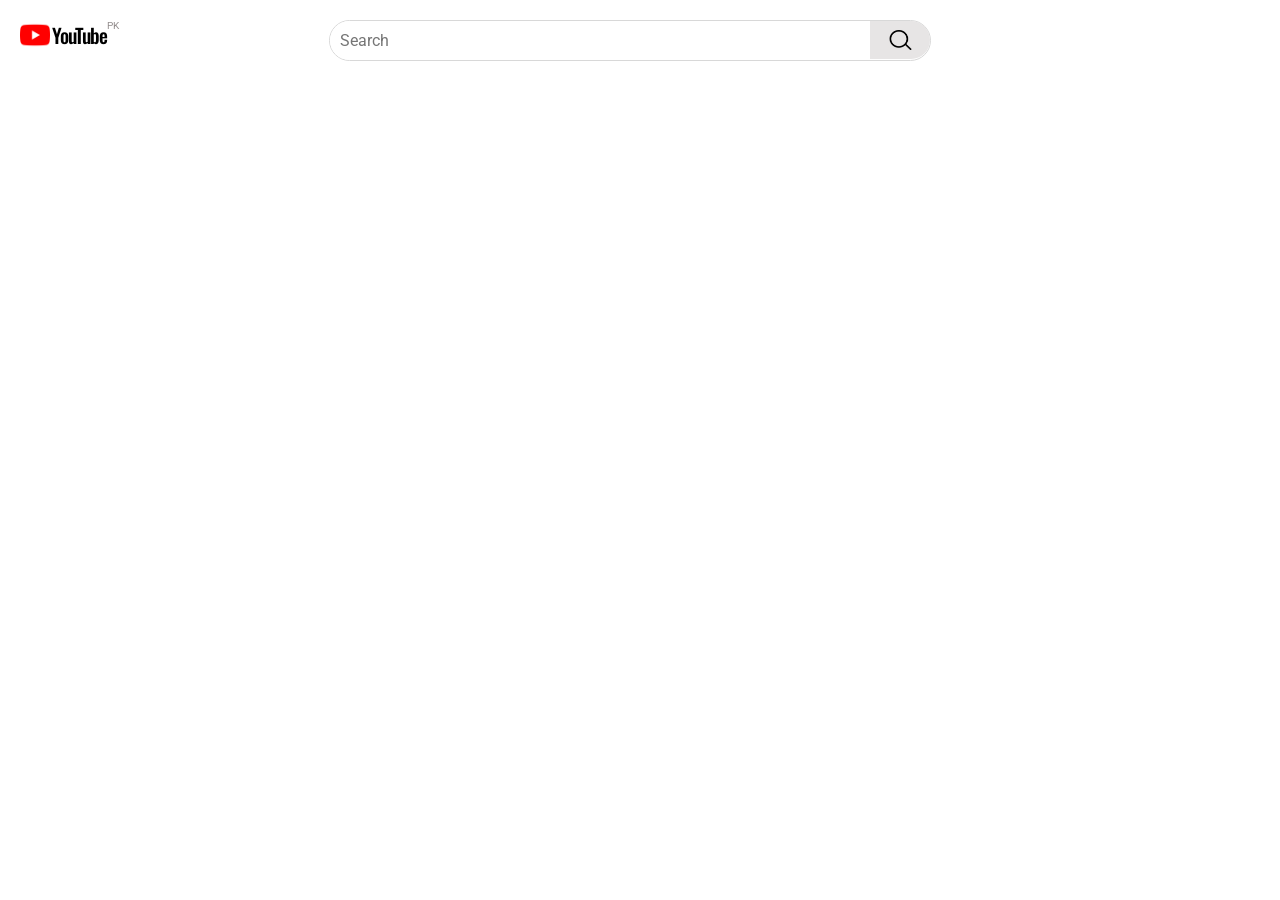
==== youtube_landing_page/index.html @ 557ba323 "Youtube landing Page upload all files" ====
<!DOCTYPE html>
<html lang="en">
<head>
    <meta charset="UTF-8">
    <meta name="viewport" content="width=device-width, initial-scale=1.0">
    <title>YouTube</title>
    <link rel="icon" type="image/x-icon" href="images/youtubeicon.png">
    <link rel="stylesheet" href="style.css">
    <!-- link the font -->
     <link rel="preconnect" href="https://fonts.googleapis.com">
<link rel="preconnect" href="https://fonts.gstatic.com" crossorigin>
<link href="https://fonts.googleapis.com/css2?family=Oswald:wght@200..700&family=Roboto:ital,wght@0,100..900;1,100..900&display=swap" rel="stylesheet">
</head>
<body>
    <header>
        <div class="head_container">
        <div class="headbar_icon" >
            <img src="images/favicon.png" alt="yticon">
            <h4>YouTube</h4>
            <p>pk</p>
        </div>
        <div class="search_bar">
            <div><input type="text" class="searchbar_input" name="searchbar" id="searchbar" placeholder="Search"></div>
            <div class="searchicon"><img src="images/searchicon.png" alt="searchiconn"></div>


        </div>
        </div>
    </header>
    <main>

    </main>
</body>
</html>
---- youtube_landing_page/style.css ----
body{
margin: 0;
padding: 0;

}
header{
    display: flex;
    flex-direction: row;
    padding: 20px;
}
.headbar_icon{
    display: flex;
    flex-direction: row;
    height: 30px;
    /* margin: 10px 0; */
    padding: 0;
    border: 0;
}
.headbar_icon h4{
    font-family: "Oswald", Arial, sans-serif;
    font-weight: 500;
    font-size: 20px;
    font-style: normal;
    font-optical-sizing: auto;
    letter-spacing: -1px;
  
   
    font-optical-sizing: auto;
    
    
    margin: 0px 0px 0px 2px;
   
}
.headbar_icon p{
    font-family: "Roboto", Arial, sans-serif;
text-transform: uppercase;
font-weight: 400;
font-size: 10px;
color: #948e8e;
margin: 0px;

}
.search_bar{
  border: 1px solid #d8d8d8;
  /* border-radius:40%; */
  border-start-start-radius: 30px;
  border-start-end-radius: 30px;
  border-end-start-radius: 30px;
  border-end-end-radius: 30px;
  padding: 0px;
  width: 600px;
  display: flex;
  flex-direction: row;
}
.searchbar_input{
    /* border: 1px solid #c7c1c1;*/
    border: 0px;
    margin: 0;
    padding: 10px 10px;
   
    font-family: "Roboto", Arial, sans-serif;
    text-align: start;
     border-start-start-radius: 30px;
 font-weight: 400;
  border-end-start-radius: 30px;
 cursor: text;
 color: black;
 font-size: 16px;
  width: 520px;
}
.searchicon{
    height: 38px;
border-start-end-radius: 30px;
border-end-end-radius: 30px;
width: 70px;
 background-color: #e7e5e5;
 text-align: center;
}
.searchicon:hover{
    background-color: #d8d8d8;
    cursor: pointer;
}
.searchicon img{
    margin: 9px;
    height: 20px;
    width: 23px;
    padding: 0;
    
}
.head_container{
display: flex;
flex-direction:row ;
gap: 30%;
}
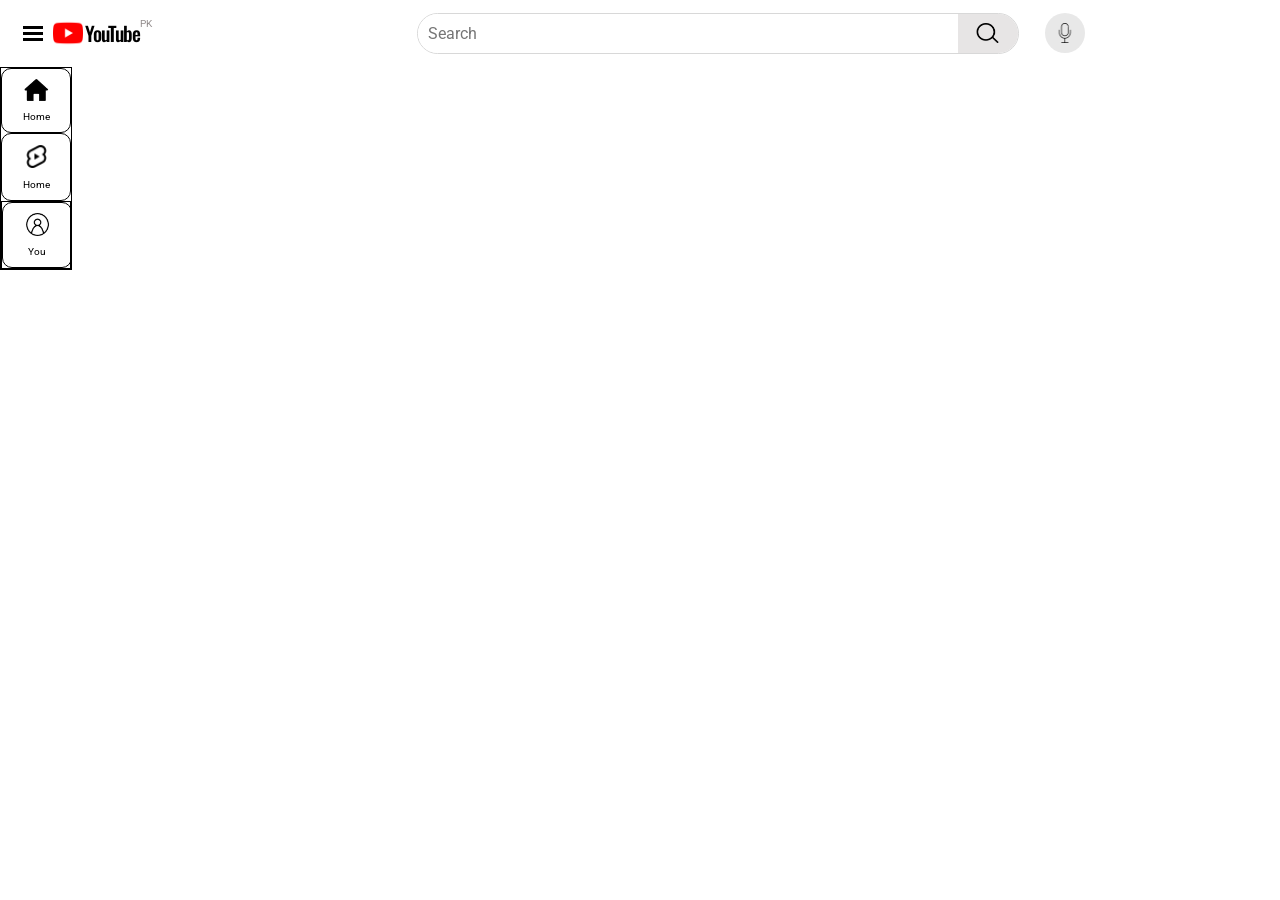
==== commit 724789a4: "Youtube landing sidebar and header update" ====
--- a/youtube_landing_page/index.html
+++ b/youtube_landing_page/index.html
@@ -13,22 +13,80 @@
 </head>
 <body>
     <header>
+        <form action="">
         <div class="head_container">
+
+            
+
+            <div class="menu_logo_container">
+                <button class="menubtn">
+                <div class="menuu">
+                    <span></span>
+                    <span></span>
+                    <span></span>
+                </div>
+                 </button>
         <div class="headbar_icon" >
             <img src="images/favicon.png" alt="yticon">
             <h4>YouTube</h4>
             <p>pk</p>
         </div>
+        </div>
+       
+        <div class="con_serch_mic">
         <div class="search_bar">
-            <div><input type="text" class="searchbar_input" name="searchbar" id="searchbar" placeholder="Search"></div>
-            <div class="searchicon"><img src="images/searchicon.png" alt="searchiconn"></div>
+            <div class="active_search_container">
+                <input type="text" class="searchbar_input" name="searchbar" id="searchbar" placeholder="Search">
+                <img class="active_search" src="images/searchicon.png" alt="serarch icon">
+                <button class="crossbtn" type="reset"  ><img class="cross_icon" src="images/crossicon.png" alt="cross"></button>
+                
+            </div>
+            <div class="searchicon"><img src="images/searchicon.png" alt="searchiconn">
+            </div>
 
-
+           
+        </div>
+         <div class="microphone">
+            <img src="images/micicon.png" alt="micphone">
         </div>
         </div>
+        <div class="create_profile_hero">
+            <div class="create_profile_container">
+                <div class="createbtn">
+                <button>
+                    <img src="images/plusicon.png" alt="plusicon">
+                    <p>Create</p>
+                </button>
+            </div>
+            <div class="profile">
+                <button>
+                    <img src="images/profileicon.png" alt="pofilepic">
+                </button>
+                
+            </div>
+            </div>
+        </div>
+        </div>
+        </form>
     </header>
     <main>
+        <nav>
+            <div class="sidenavbar">
+                <div class="Homebtn">
+                    
+                    <button><img src="images/Home icon.png" alt="homeimg">Home </button>
+                </div>
+                <div class="Shortsbtn">
+                    
+                <button><img src="images/shortsicon.png" alt="homeimg">Home </button>
+                </div>
+                <div class="youbtn">
+                    
+                    <button><img src="images/profile.png" alt="profileimg"><p>You</p></button>
+                </div>
 
+            </div>
+        </nav>
     </main>
-</body>
+    </body>
 </html>
--- a/youtube_landing_page/style.css
+++ b/youtube_landing_page/style.css
@@ -6,7 +6,45 @@
 header{
     display: flex;
     flex-direction: row;
-    padding: 20px;
+    padding: 1%;
+
+}
+.menu_logo_container{
+    display: flex;
+    flex-direction: row;
+    justify-content: center;
+    align-items: center;
+}
+.menubtn{
+    height: 40px;
+    width: 40px;
+    border-radius: 50%;
+    display: flex;
+    justify-content: center;
+    align-items: center;
+    border: 0;
+    background-color: transparent;
+    padding: 0;
+    margin: 0;
+    /* position: relative; */
+    /* bottom: 5px; */
+
+}
+.menubtn:hover{
+   background-color:  rgba(216, 216, 216, 0.5);
+}
+.menubtn:active{
+    background-color: rgba(216, 216, 216, 0.75);
+}
+.menuu{
+
+}
+.menuu span{
+height: 3px;
+width: 20px;
+background-color: black;
+display: block;
+margin: 3px 0;
 }
 .headbar_icon{
     display: flex;
@@ -51,9 +89,24 @@
   width: 600px;
   display: flex;
   flex-direction: row;
+  position: relative;
+}
+.active_search_container{
+    display: flex;
+    flex-direction: row;
+    align-items: center;
+}
+.active_search{
+      margin: 9px;
+    height: 20px;
+    width: 23px;
+      position: relative;
+    left:0px;
+    display: block;
+
 }
 .searchbar_input{
-    /* border: 1px solid #c7c1c1;*/
+    border: 0;
     border: 0px;
     margin: 0;
     padding: 10px 10px;
@@ -68,8 +121,40 @@
  font-size: 16px;
   width: 520px;
 }
+.searchbar_input:focus 
+{
+    outline:1px solid #1c62b9;
+    width: 490px;
+    /* position: relative;
+    left: 40px; */
+    padding-left: 40px;
+    
+    
+}
+.active_search_container{
+    /* display: flex; */
+    /* flex-direction: row; */
+    align-items: center;
+    /* position: absolute; */
+}
+.active_search{
+      margin: 9px;
+    height: 20px;
+    width: 23px;
+      position: absolute;
+    left:0px;
+    display: none;
+
+}
+.searchbar_input:focus + .active_search{
+display: block;
+}
+
+
+
+
 .searchicon{
-    height: 38px;
+    height: 39px;
 border-start-end-radius: 30px;
 border-end-end-radius: 30px;
 width: 70px;
@@ -90,5 +175,185 @@
 .head_container{
 display: flex;
 flex-direction:row ;
-gap: 30%;
+gap: 28%;
+}
+.crossbtn{
+    height: fit-content;
+    border-radius:50% ;
+    padding: 8px;
+    position: absolute;
+    right: 60px;
+    display: none;
+    background-color: transparent;
+    border: 0;
+   
+}
+.cross_icon{
+    height: 20px;
+}
+.crossbtn:hover{
+    background-color: rgba(216, 216, 216, 0.5);
+}
+.crossbtn:active{
+    background-color: rgba(216, 216, 216, 0.75);
+}
+
+.searchbar_input:not(:placeholder-shown) ~ .crossbtn  {
+display: block;
+}
+.microphone{
+padding: 10px;
+background-color: rgba(163, 163, 163, 0.25);
+border-radius: 50%;
+height: 20px;
+text-align: center;
+align-items: center;
+
+}
+.microphone img{
+    height: 20px;
+    width: 20px;
+}
+.con_serch_mic{
+    display: flex;
+    flex-direction: row;
+    gap: 4%;
+
+
+}
+.create_profile_container{
+display: flex;
+flex-direction: row;
+gap: 10%;
+}
+.createbtn{
+  
+}
+.createbtn button{
+    border: 0;
+    display: flex;
+    flex-direction: row;
+    align-items: center;
+    gap: 10%;
+    width: 120px;
+    border-start-end-radius: 30px;
+    border-start-start-radius: 30px;
+    border-end-start-radius: 30px;
+    border-end-end-radius: 30px;
+    height: 40px;
+    justify-content: center;
+   
+}
+.createbtn button p{
+    font-family: "Roboto", Arial, sans-serif;
+    font-size: 15px;
+    font-weight: 500;
+}
+.createbtn button img{
+    height: 20px;
+
+}
+.profile{
+height: 40px;
+}
+.profile button{
+    width: 46px;
+    border-radius: 50%;
+    height: 42px;
+    
+}
+.profile img{
+    position: relative;
+    right: 7px;
+    width: 45px;
+    bottom: 2px;
+    cursor: pointer;
+}
+
+.sidenavbar{
+    border: 1px solid black;
+width: 70px;
+/* padding: 10px; */
+}
+
+.Hometbn{
+   
+}
+.Homebtn button{
+    display: block;
+    align-items: center;
+    justify-content: center;
+    background-color: transparent;
+font-family: "Roboto", Arial, sans-serif;
+font-size: 10px;
+padding: 10px;
+border-radius: 10px;
+border: 0;
+ border: 1px solid black;
+ width: 70px;
+}
+.Homebtn button img{
+    width: 25px;
+    padding-bottom: 8px;
+}
+.Homebtn:hover{
+    background-color: rgba(163, 163, 163, 0.25);
+    border-radius: 10px;
+}
+.youbtn{
+    text-align: center;
+  
+    border: 1px solid black;
+}
+.youbtn button{
+display: block;
+    align-items: center;
+    justify-content: center;
+
+    background-color: transparent;
+font-family: "Roboto", Arial, sans-serif;
+font-size: 10px;
+padding: 10px;
+border-radius: 10px;
+border: 0;
+ border: 1px solid black;
+ width: 70px;
+ 
+}
+.youbtn p{
+    margin: 0;
+}
+.youbtn button img{
+    width: 25px;
+    padding-bottom: 8px;
+   
+    
+}
+.youbtn:hover{
+    background-color: rgba(163, 163, 163, 0.25);
+    border-radius: 10px;
+}
+.Shortsbtn{
+
+}
+.Shortsbtn:hover{
+     background-color: rgba(163, 163, 163, 0.25);
+    border-radius: 10px;
+}
+.Shortsbtn button {
+display: block;
+align-items: center;
+justify-content: center;
+background-color: transparent;
+font-family: "Roboto", Arial, sans-serif;
+font-size: 10px;
+padding: 10px;
+border-radius: 10px;
+border: 0;
+ border: 1px solid black;
+ width: 70px;
+}
+.Shortsbtn button img{
+ width: 25px;
+    padding-bottom: 8px;
 }
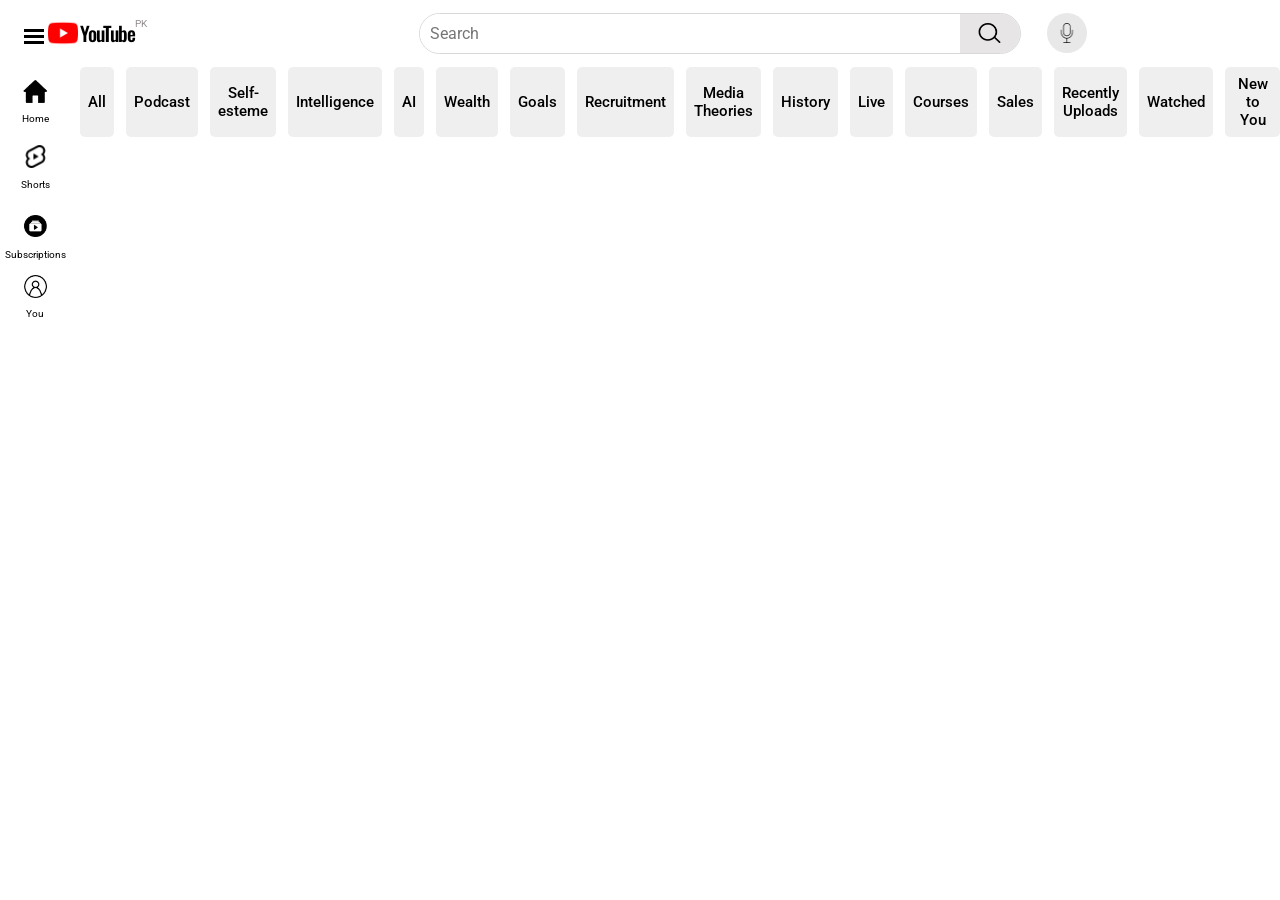
==== commit 7d8f3832: "category bar updated" ====
--- a/youtube_landing_page/index.html
+++ b/youtube_landing_page/index.html
@@ -19,13 +19,7 @@
             
 
             <div class="menu_logo_container">
-                <button class="menubtn">
-                <div class="menuu">
-                    <span></span>
-                    <span></span>
-                    <span></span>
-                </div>
-                 </button>
+                
         <div class="headbar_icon" >
             <img src="images/favicon.png" alt="yticon">
             <h4>YouTube</h4>
@@ -70,15 +64,27 @@
         </form>
     </header>
     <main>
-        <nav>
+        <nav class="sidenav">
+            
             <div class="sidenavbar">
+                <button class="menubtn">
+                <div class="menuu">
+                    <span></span>
+                    <span></span>
+                    <span></span>
+                </div>
+                 </button>
                 <div class="Homebtn">
                     
                     <button><img src="images/Home icon.png" alt="homeimg">Home </button>
                 </div>
                 <div class="Shortsbtn">
                     
-                <button><img src="images/shortsicon.png" alt="homeimg">Home </button>
+                <button><img src="images/shortsicon.png" alt="homeimg">Shorts</button>
+                </div>
+                 <div class="Subscriptionsbtn">
+                    
+                    <button><img src="images/subcriptionsicon.png" alt="profileimg"><p>Subscriptions</p></button>
                 </div>
                 <div class="youbtn">
                     
@@ -87,6 +93,36 @@
 
             </div>
         </nav>
+        <section>
+            <div class="category_filter_container">
+                <div class="categories">
+                    <button>All</button>
+                    <button>Podcast</button>
+                    <button>Self-esteme</button>
+                    <button>Intelligence</button>
+                    <button>AI</button>
+                    <button>Wealth</button>
+                    <button>Goals</button>
+                    <button>Recruitment</button>
+                    <button>Media Theories</button>
+                    <button>History</button>
+                    <button>Live</button>
+                    <button>Courses</button>
+                    <button>Sales</button>
+                    <button>Recently Uploads</button>
+                    <button>Watched</button>
+                    <button>New to You</button>
+                   
+                    
+                </div>
+            </div>
+        </section>
+        <section>
+            <div class="video_card_container">
+                <div></div>
+
+            </div>
+        </section>
     </main>
     </body>
 </html>
--- a/youtube_landing_page/style.css
+++ b/youtube_landing_page/style.css
@@ -25,9 +25,9 @@
     border: 0;
     background-color: transparent;
     padding: 0;
-    margin: 0;
-    /* position: relative; */
-    /* bottom: 5px; */
+    margin: 14px;
+    
+   
 
 }
 .menubtn:hover{
@@ -37,7 +37,7 @@
     background-color: rgba(216, 216, 216, 0.75);
 }
 .menuu{
-
+/* margin-left: 30px; */
 }
 .menuu span{
 height: 3px;
@@ -175,7 +175,11 @@
 .head_container{
 display: flex;
 flex-direction:row ;
-gap: 28%;
+gap: 30%;
+margin-left: 35px;
+/* border: 1px solid black; */
+/* position: absolute; */
+/* left: 55px; */
 }
 .crossbtn{
     height: fit-content;
@@ -271,9 +275,14 @@
 }
 
 .sidenavbar{
-    border: 1px solid black;
+    /* border: 1px solid black; */
 width: 70px;
 /* padding: 10px; */
+position: absolute;
+top: 2px;
+align-items: center;
+text-align: center;
+align-content: center;
 }
 
 .Hometbn{
@@ -289,7 +298,7 @@
 padding: 10px;
 border-radius: 10px;
 border: 0;
- border: 1px solid black;
+ 
  width: 70px;
 }
 .Homebtn button img{
@@ -303,7 +312,7 @@
 .youbtn{
     text-align: center;
   
-    border: 1px solid black;
+    
 }
 .youbtn button{
 display: block;
@@ -316,7 +325,7 @@
 padding: 10px;
 border-radius: 10px;
 border: 0;
- border: 1px solid black;
+
  width: 70px;
  
 }
@@ -350,10 +359,74 @@
 padding: 10px;
 border-radius: 10px;
 border: 0;
- border: 1px solid black;
+
  width: 70px;
 }
 .Shortsbtn button img{
  width: 25px;
     padding-bottom: 8px;
+}
+.Subscriptionsbtn{
+
+}
+.Subscriptionsbtn button{
+display: block;
+
+/* align-items: center; */
+justify-content: center;
+background-color: transparent;
+font-family: "Roboto", Arial, sans-serif;
+font-size: 10px;
+padding: 5px;
+
+border-radius: 10px;
+border: 0;
+ 
+ width: 70px;
+ 
+}
+.Subscriptionsbtn button p{
+margin: 0;
+text-align: center;
+width: 50px;
+
+}
+.Subscriptionsbtn button img{
+width: 25px;
+    padding: 10px;
+}
+.Subscriptionsbtn:hover{
+      background-color: rgba(163, 163, 163, 0.25);
+    border-radius: 10px;
+}
+
+.menubtn:active + .sidenavbar{
+    border: 1px solid black;
+}
+.sidenav{
+    
+}
+
+.categories{
+    display: flex;
+    flex-direction: flex;
+    margin-left: 80px;
+    gap: 1%;
+}
+.categories button{
+    font-family: "Roboto", Arial,sans-serif;
+    font-weight: 500;
+    font-size: 15px;
+    border: 0;
+    padding: 8px;
+    border-radius: 5px;
+    cursor: pointer;
+}
+.categories button:active{
+    background-color: black;
+    color: white;
+}
+.categories button:focus{
+    background-color: black;
+    color: white;
 }
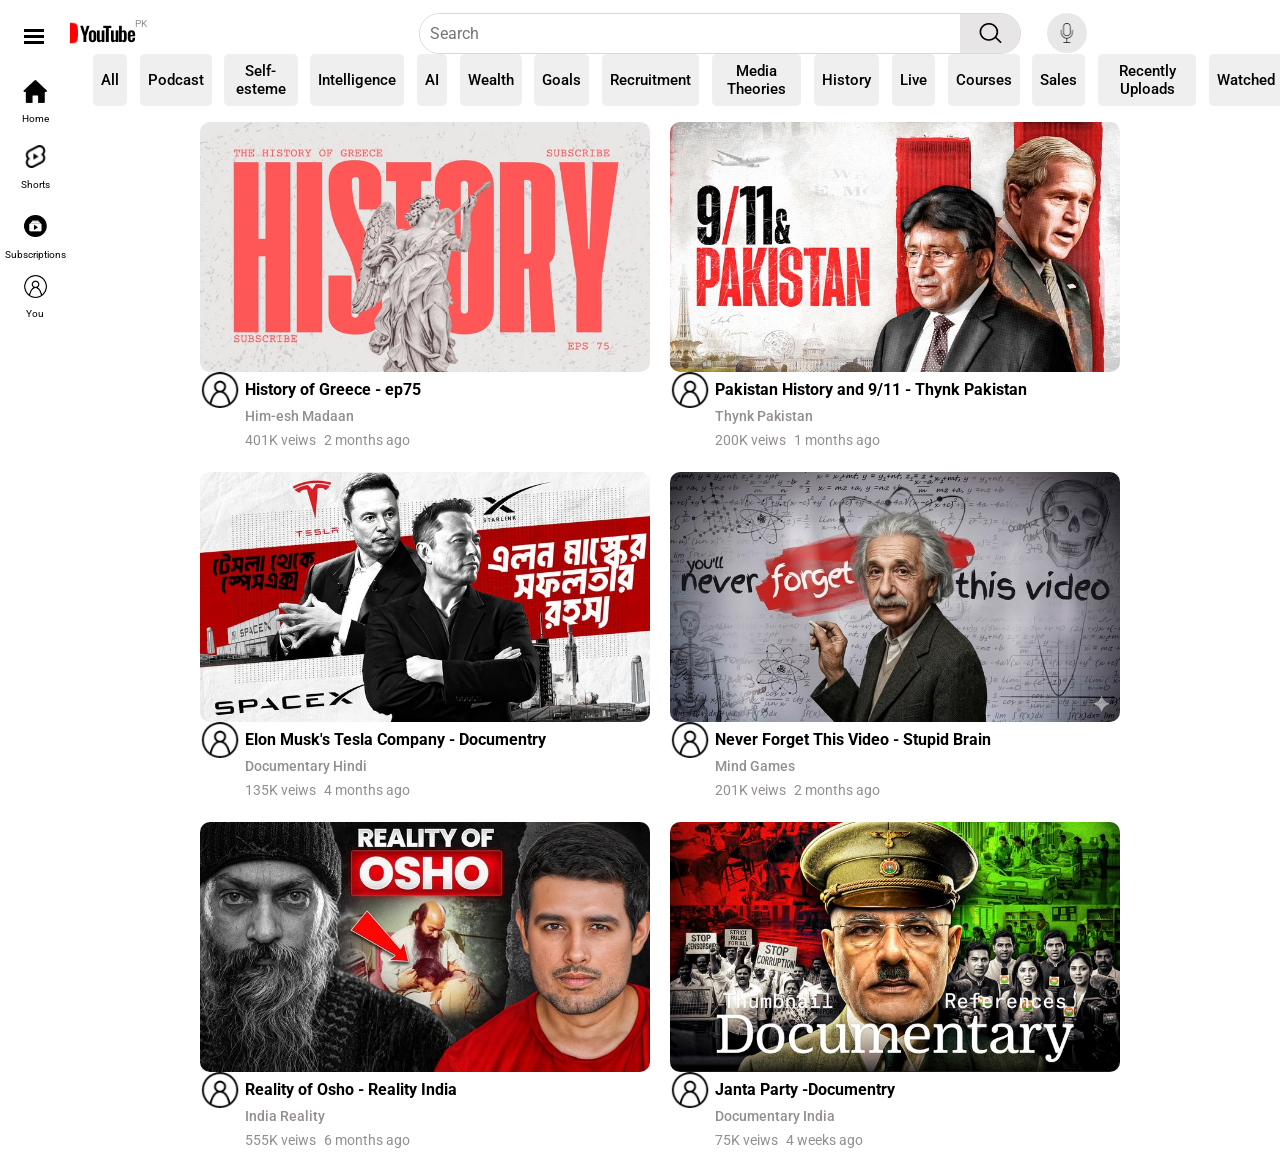
==== commit cc8f66e3: "Cards and Navbars updated" ====
--- a/youtube_landing_page/index.html
+++ b/youtube_landing_page/index.html
@@ -61,39 +61,7 @@
             </div>
         </div>
         </div>
-        </form>
-    </header>
-    <main>
-        <nav class="sidenav">
-            
-            <div class="sidenavbar">
-                <button class="menubtn">
-                <div class="menuu">
-                    <span></span>
-                    <span></span>
-                    <span></span>
-                </div>
-                 </button>
-                <div class="Homebtn">
-                    
-                    <button><img src="images/Home icon.png" alt="homeimg">Home </button>
-                </div>
-                <div class="Shortsbtn">
-                    
-                <button><img src="images/shortsicon.png" alt="homeimg">Shorts</button>
-                </div>
-                 <div class="Subscriptionsbtn">
-                    
-                    <button><img src="images/subcriptionsicon.png" alt="profileimg"><p>Subscriptions</p></button>
-                </div>
-                <div class="youbtn">
-                    
-                    <button><img src="images/profile.png" alt="profileimg"><p>You</p></button>
-                </div>
-
-            </div>
-        </nav>
-        <section>
+          <section class="category_group">
             <div class="category_filter_container">
                 <div class="categories">
                     <button>All</button>
@@ -116,13 +84,172 @@
                     
                 </div>
             </div>
-        </section>
-        <section>
+     </header> 
+    
+    <main>
+
+        
+        <nav class="sidenav">
+            
+            <div class="sidenavbar">
+                <button class="menubtn">
+                <div class="menuu">
+                    <span></span>
+                    <span></span>
+                    <span></span>
+                </div>
+                 </button>
+                <div class="Homebtn">
+                    
+                    <button title="Home"><img src="images/Home icon.png" alt="homeimg">Home </button>
+                
+                </div>
+                <div class="Shortsbtn">
+                    
+                <button title="Shorts">
+                    
+                    
+                    <img src="images/shortsicon.png" alt="homeimg">Shorts</button>
+                </div>
+                 <div class="Subscriptionsbtn">
+                    
+                    <button title="Subscriptions"><img src="images/subcriptionsicon.png" alt="profileimg"><p>Subscriptions</p></button>
+                </div>
+                <div class="subscriptions_container">
+                <div class="subscriptionsnav">
+                    <h4>Subscriptions</h4>
+                    <button><img src="images/profile.png" alt="channelprofile"><p>Seeken</p></button>
+                    <button><img src="images/profile.png" alt="channelprofile"><p>Him-esh Madaan</p></button>
+                    <button> <img src="images/profile.png" alt="profile">Documentary Hindi</button>
+                    <button> <img src="images/profile.png" alt="profile">Thynk Pakistan</button>
+                    <button> <img src="images/profile.png" alt="video"5>India Reality</button>
+                    <button> <img src="images/profile.png" alt="videos6">Mind Games</button>
+                    <button> <img src="images/moreicon.png" alt="More">Show More</button>
+                </div>
+                
+            </div>
+                <div class="youbtn">
+                    
+                    <button title="You"> <img src="images/profile.png" alt="profileimg"><p>You</p></button>
+                </div>
+            <div class="YouNav_container">
+                <div class="YouNav">
+                    <h4>You </h4>
+                    <button><img src="images/yourpersonal.png" alt="personal"><p>Your Personal</p></button>
+                    <button><img src="images/historyicon.png" alt="history"><p>History</p></button>
+                    <button> <img src="images/playlistsicon.png" alt="playlist">Playlists</button>
+                    <button> <img src="images/watchlater.png" alt="waterlater">Water Later</button>
+                    <button> <img src="images/likedvideo.png" alt="likedvideo">Liked videos</button>
+                    <button> <img src="images/videos.png" alt="videos">Your videos</button>
+                    <button> <img src="images/Download.png" alt="download">Downloads</button>
+                </div>
+                
+            </div>
+            </div>
+          
+        </nav>
+
+      
+        <section class="videos_card">
             <div class="video_card_container">
-                <div></div>
+                <div class="cards">
+                    <img class="coverimg" src="images/card1.jpg" alt="cardoneimg">
+                    <div class="card_details">
+                        <div class="channel_detail">
+                        <img class="channel_profileimg" src="images/profile.png" alt="profile">
+                        <h4 class="title_video">History of Greece - ep75</h4>
+                    </div>
+                    <p class="channel_name">Him-esh Madaan</p>
+                    <div class="timenveiw">
+                    <p class="veiws">401K veiws</p>
+                    <p class="past_time">2 months ago</p>
+                    </div>
+                 </div>   
+                </div>
+
+                <!-- card2 -->
+                 <div class="cards">
+                    <img class="coverimg" src="images/card2.jpg" alt="cardoneimg">
+                    <div class="card_details">
+                        <div class="channel_detail">
+                        <img class="channel_profileimg" src="images/profile.png" alt="profile">
+                        <h4 class="title_video">Pakistan History and 9/11 - Thynk Pakistan</h4>
+                    </div>
+                    <p class="channel_name">Thynk Pakistan</p>
+                    <div class="timenveiw">
+                    <p class="veiws">200K veiws</p>
+                    <p class="past_time">1 months ago</p>
+                    </div>
+                 </div>   
+                </div>
+
+                <!-- card3 -->
+                 <div class="cards">
+                    <img class="coverimg" src="images/card3.jpg" alt="cardoneimg">
+                    <div class="card_details">
+                        <div class="channel_detail">
+                        <img class="channel_profileimg" src="images/profile.png" alt="profile">
+                        <h4 class="title_video">Elon Musk's Tesla Company - Documentry</h4>
+                    </div>
+                    <p class="channel_name">Documentary Hindi</p>
+                    <div class="timenveiw">
+                    <p class="veiws">135K veiws</p>
+                    <p class="past_time">4 months ago</p>
+                    </div>
+                 </div>   
+                </div>
+
+                <!-- card4 -->
+                 <div class="cards">
+                    <img class="coverimg" src="images/card4.jpg" alt="cardoneimg">
+                    <div class="card_details">
+                        <div class="channel_detail">
+                        <img class="channel_profileimg" src="images/profile.png" alt="profile">
+                        <h4 class="title_video">Never Forget This Video - Stupid Brain</h4>
+                    </div>
+                    <p class="channel_name">Mind Games</p>
+                    <div class="timenveiw">
+                    <p class="veiws">201K veiws</p>
+                    <p class="past_time">2 months ago</p>
+                    </div>
+                 </div>   
+                </div>
+
+                <!-- card5 -->
+                 <div class="cards">
+                    <img class="coverimg" src="images/card5.jpg" alt="cardoneimg">
+                    <div class="card_details">
+                        <div class="channel_detail">
+                        <img class="channel_profileimg" src="images/profile.png" alt="profile">
+                        <h4 class="title_video">Reality of Osho - Reality India</h4>
+                    </div>
+                    <p class="channel_name">India Reality</p>
+                    <div class="timenveiw">
+                    <p class="veiws">555K veiws</p>
+                    <p class="past_time">6 months ago</p>
+                    </div>
+                 </div>   
+                </div>
+
+                <!-- card6 -->
+                 <div class="cards">
+                    <img class="coverimg" src="images/card6.jpg" alt="cardoneimg">
+                    <div class="card_details">
+                        <div class="channel_detail">
+                        <img class="channel_profileimg" src="images/profile.png" alt="profile">
+                        <h4 class="title_video">Janta Party -Documentry </h4>
+                    </div>
+                    <p class="channel_name">Documentary India</p>
+                    <div class="timenveiw">
+                    <p class="veiws">75K veiws</p>
+                    <p class="past_time">4 weeks ago</p>
+                    </div>
+                 </div>   
+                </div>
 
             </div>
         </section>
     </main>
+        </form>
     </body>
 </html>
--- a/youtube_landing_page/style.css
+++ b/youtube_landing_page/style.css
@@ -1,19 +1,32 @@
+*{
+    /* border: 1px solid black; */
+}
 body{
 margin: 0;
 padding: 0;
+/* width: 100%; */
 
 }
 header{
     display: flex;
     flex-direction: row;
     padding: 1%;
-
-}
+    width: 100%;
+    position: fixed ;
+    background-color: white;
+
+}
+ main{
+ 
+}
+
+
 .menu_logo_container{
     display: flex;
     flex-direction: row;
     justify-content: center;
     align-items: center;
+    
 }
 .menubtn{
     height: 40px;
@@ -175,11 +188,12 @@
 .head_container{
 display: flex;
 flex-direction:row ;
-gap: 30%;
+gap: 22%;
 margin-left: 35px;
 /* border: 1px solid black; */
 /* position: absolute; */
 /* left: 55px; */
+
 }
 .crossbtn{
     height: fit-content;
@@ -273,16 +287,21 @@
     bottom: 2px;
     cursor: pointer;
 }
-
+.sidenav{
+    position: absolute;
+    top: 2px;
+    
+}
 .sidenavbar{
     /* border: 1px solid black; */
 width: 70px;
 /* padding: 10px; */
-position: absolute;
-top: 2px;
+position: fixed;
+height: 100%;
 align-items: center;
 text-align: center;
-align-content: center;
+
+background-color: white;
 }
 
 .Hometbn{
@@ -342,6 +361,58 @@
     background-color: rgba(163, 163, 163, 0.25);
     border-radius: 10px;
 }
+.youbtn:hover ~ .YouNav_container{
+display: block;
+}
+
+/* Younav when hover You*/
+.YouNav_container{
+    width: 200px;
+    position: absolute;
+    left: 65px;
+    top: 35px;
+    background-color: white;
+    display: none;
+}
+.YouNav{
+    display: flex;
+    flex-direction: column;
+    padding: 0px 20px;
+  
+    
+    
+}
+.YouNav h4{
+    padding: 10px 0px;
+    margin: 0;
+    text-align: start;
+    font-size: 20px;
+    font-family: "Roboto",Arial, sans-serif;
+    font-weight: 600;
+}
+.YouNav button{
+    display: flex;
+    align-items: center;
+    gap: 4%;  
+    padding: 8px 0px;
+    background-color: white;
+    border: 0;
+    letter-spacing: 0.5%;
+    word-spacing: -1px;
+}
+.YouNav p{
+    width: fit-content;
+    margin: 0;
+    font-family: "Roboto",Arial, sans-serif;  
+}
+.YouNav button img{
+    width: 20px;
+    height: 20px;
+  
+
+}
+
+
 .Shortsbtn{
 
 }
@@ -369,6 +440,9 @@
 .Subscriptionsbtn{
 
 }
+.Subscriptionsbtn:hover ~ .subscriptions_container{
+display: block;
+}
 .Subscriptionsbtn button{
 display: block;
 
@@ -400,18 +474,69 @@
     border-radius: 10px;
 }
 
+/* Younav when hover You*/
+.subscriptions_container{
+    width: 250px;
+    position: absolute;
+    left: 65px;
+    top: 235px;
+    background-color: white;
+    display: none;
+}
+.subscriptionsnav{
+    display: flex;
+    flex-direction: column;
+    padding: 0px 20px;
+  
+    
+    
+}
+.subscriptionsnav h4{
+    padding: 10px 0px;
+    margin: 0;
+    text-align: start;
+    font-size: 16px;
+    font-family: "Roboto",Arial, sans-serif;
+    font-weight: 600;
+}
+.subscriptionsnav button{
+    display: flex;
+    align-items: center;
+    gap: 4%;  
+    padding: 8px 0px;
+    background-color: white;
+    border: 0;
+    letter-spacing: 0.5%;
+    word-spacing: -1px;
+}
+.subscriptionsnav p{
+    width: fit-content;
+    margin: 0;
+    font-family: "Roboto",Arial, sans-serif;  
+}
+.subscriptionsnav button img{
+    width: 20px;
+    height: 20px;
+  
+
+}
+
 .menubtn:active + .sidenavbar{
     border: 1px solid black;
 }
-.sidenav{
-    
-}
-
+.category_group{
+      width: 100%;
+}
+.category_filter_container{
+      width: 100%;
+}
 .categories{
     display: flex;
-    flex-direction: flex;
+    flex-direction: row;
+    
     margin-left: 80px;
     gap: 1%;
+     width: 100%;
 }
 .categories button{
     font-family: "Roboto", Arial,sans-serif;
@@ -421,6 +546,9 @@
     padding: 8px;
     border-radius: 5px;
     cursor: pointer;
+    /* width: 90px; */
+    text-align:center;
+    text-wrap-mode: nowrap;
 }
 .categories button:active{
     background-color: black;
@@ -429,4 +557,88 @@
 .categories button:focus{
     background-color: black;
     color: white;
-}+}
+
+.videos_card{
+  
+   padding-top:100px ;
+   padding-left :40px; ;
+}
+.video_card_container{
+display:flex;
+flex-direction: row;
+flex-wrap: wrap;
+padding: 10px 20px;
+/* width: 100%; */
+justify-content: center;
+align-items: center;
+align-content: center;
+
+
+}
+.cards{
+   font-family: "Roboto", Arial,sans-serif;
+   width: 470px;
+   height: 350px;
+  display: flex;
+  flex-direction: column;
+  align-items: center;
+  justify-content: center;
+  text-align: start;
+  border-radius: 10px;
+  
+}
+.coverimg{
+width: 450px;
+height: 250px;
+aspect-ratio: 16/9;
+border-radius: 10px;
+}
+.cards:hover{
+    background-color: #d8d8d8;
+}
+.card_details{
+    display: block;
+    /* text-align: center; */
+    width: 450px;
+}
+.channel_detail{
+    display: flex;
+    flex-direction: row;
+    /* justify-content: center; */
+    align-items: center;
+     width: 450px;
+     gap: 1%;
+     
+}
+.channel_profileimg{
+    width: 40px;
+}
+.title_video{
+margin:0px;
+font-family: "Roboto", Arial, sans-serif;
+}
+.channel_name{
+    margin: 0px 0px 0px 45px;
+    font-family: "Roboto", Arial, sans-serif;
+    font-size: 14px;
+    font-weight: 500;
+    color: #948e8e;
+
+}
+.timenveiw{
+    display: flex;
+    flex-direction: row;
+    gap: 2%;
+    margin-left: 45px;
+    width: 410px;
+    padding-top: 8px;
+    
+}
+.timenveiw p{
+    margin: 0;
+    font-family: "Roboto", Arial, sans-serif;
+    color:#948e8e;
+    font-size: 14px;
+    font-weight: 400;
+}
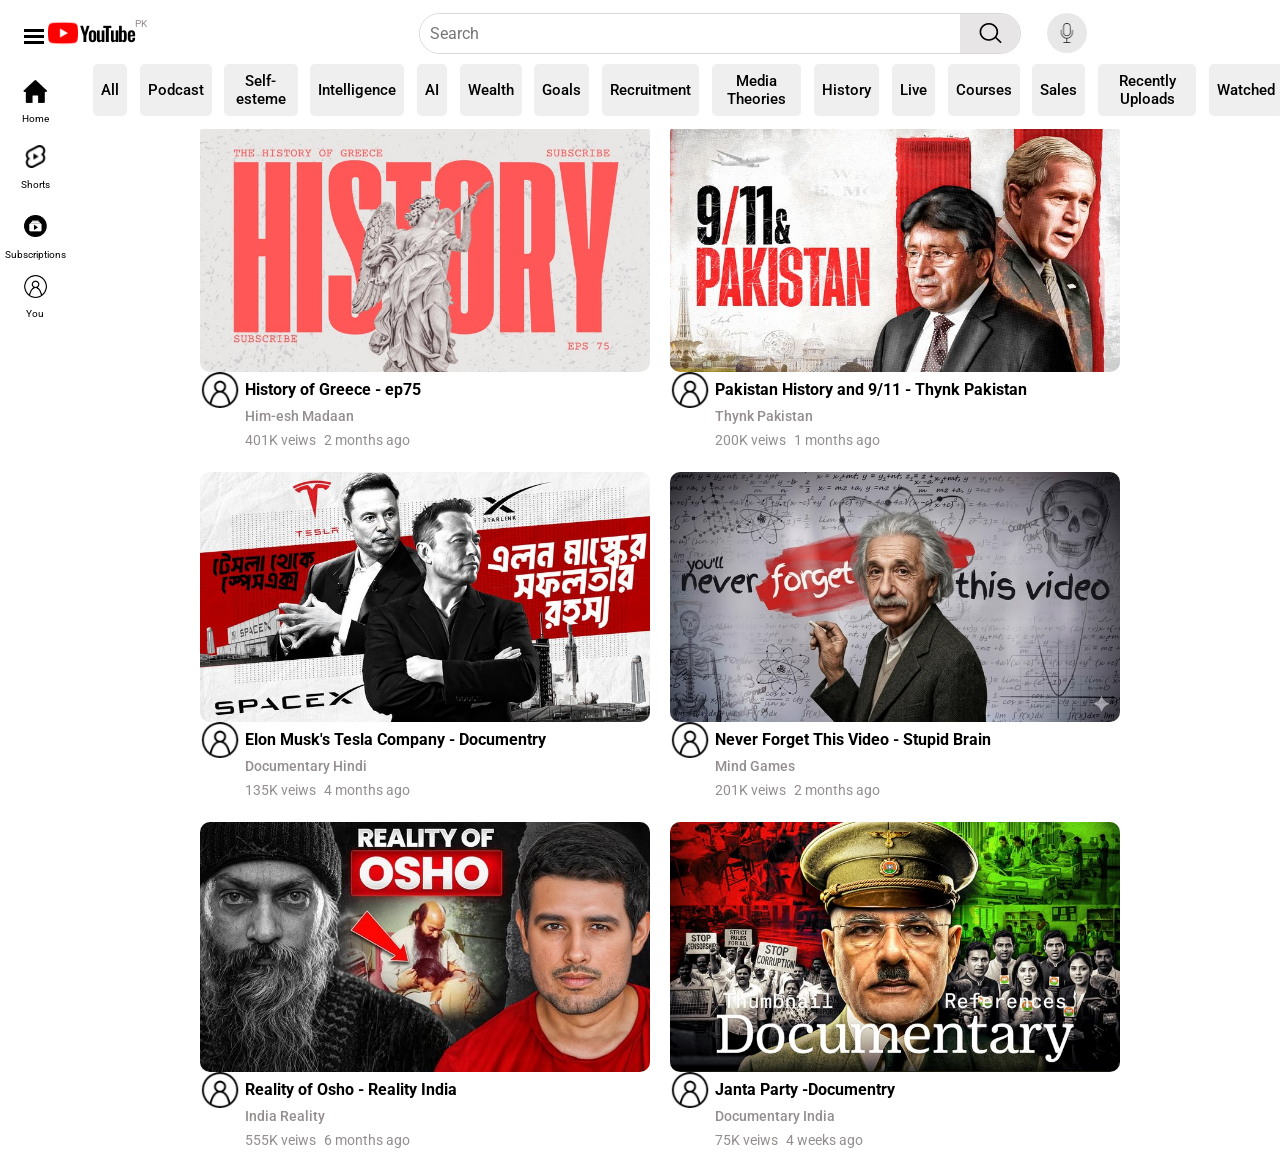
==== commit f20a642d: "Responsive on mobile with media queries" ====
--- a/youtube_landing_page/index.html
+++ b/youtube_landing_page/index.html
@@ -26,6 +26,11 @@
             <p>pk</p>
         </div>
         </div>
+        <!-- on display mobile only -->
+
+        <div class="search_during_mobile">
+            <button><img src="images/searchicon.png" alt=""></button>
+        </div>
        
         <div class="con_serch_mic">
         <div class="search_bar">
@@ -44,6 +49,9 @@
             <img src="images/micicon.png" alt="micphone">
         </div>
         </div>
+        
+
+
         <div class="create_profile_hero">
             <div class="create_profile_container">
                 <div class="createbtn">
@@ -99,6 +107,7 @@
                     <span></span>
                 </div>
                  </button>
+                 <div class="navbtndetails">
                 <div class="Homebtn">
                     
                     <button title="Home"><img src="images/Home icon.png" alt="homeimg">Home </button>
@@ -146,6 +155,7 @@
                 
             </div>
             </div>
+            </div>
           
         </nav>
 
--- a/youtube_landing_page/style.css
+++ b/youtube_landing_page/style.css
@@ -163,7 +163,9 @@
 display: block;
 }
 
-
+.search_during_mobile{
+    display: none;
+}
 
 
 .searchicon{
@@ -301,7 +303,7 @@
 align-items: center;
 text-align: center;
 
-background-color: white;
+/* background-color: white; */
 }
 
 .Hometbn{
@@ -526,6 +528,8 @@
 }
 .category_group{
       width: 100%;
+      padding-top: 10px;
+     
 }
 .category_filter_container{
       width: 100%;
@@ -642,3 +646,2044 @@
     font-size: 14px;
     font-weight: 400;
 }
+
+
+
+
+
+
+
+
+
+/* for mobile */
+@media (max-width:320px) {
+    *{
+    /* border: 1px solid black; */
+}
+body{
+margin: 0;
+padding: 0;
+/* width: 100%; */
+
+}
+header{
+    display: flex;
+    flex-direction: row;
+    padding: 1%;
+    width: fit-content;
+    position: fixed ;
+    background-color: white;
+
+}
+ main{
+ 
+}
+
+
+.menu_logo_container{
+    display: flex;
+    flex-direction: row;
+    justify-content: center;
+    align-items: center;
+    
+}
+.menubtn{
+    height: 40px;
+    width: 40px;
+    border-radius: 50%;
+    display: flex;
+    justify-content: center;
+    align-items: center;
+    border: 0;
+    background-color: transparent;
+    padding: 0;
+    margin: 0px;
+    
+   
+
+}
+.menubtn:hover{
+   background-color:  rgba(216, 216, 216, 0.5);
+}
+.menubtn:active{
+    background-color: rgba(216, 216, 216, 0.75);
+}
+.menuu{
+/* margin-left: 30px; */
+}
+.menuu span{
+height: 3px;
+width: 20px;
+background-color: black;
+display: block;
+margin: 3px 0;
+}
+.headbar_icon{
+    display: flex;
+    flex-direction: row;
+    height: 30px;
+    /* margin: 10px 0; */
+    padding: 0;
+    border: 0;
+}
+.headbar_icon h4{
+    font-family: "Oswald", Arial, sans-serif;
+    font-weight: 500;
+    font-size: 20px;
+    font-style: normal;
+    font-optical-sizing: auto;
+    letter-spacing: -1px;
+  
+   
+    font-optical-sizing: auto;
+    
+    
+    margin: 0px 0px 0px 2px;
+   
+}
+.headbar_icon p{
+    font-family: "Roboto", Arial, sans-serif;
+text-transform: uppercase;
+font-weight: 400;
+font-size: 10px;
+color: #948e8e;
+margin: 0px;
+
+}
+.search_bar{
+  border: 1px solid #d8d8d8;
+  /* border-radius:40%; */
+  border-start-start-radius: 30px;
+  border-start-end-radius: 30px;
+  border-end-start-radius: 30px;
+  border-end-end-radius: 30px;
+  padding: 0px;
+  width: 600px;
+  display: flex;
+  flex-direction: row;
+  position: relative;
+}
+.active_search_container{
+    display: flex;
+    flex-direction: row;
+    align-items: center;
+}
+.active_search{
+      margin: 9px;
+    height: 20px;
+    width: 23px;
+      position: relative;
+    left:0px;
+    display: block;
+
+}
+.searchbar_input{
+    border: 0;
+    border: 0px;
+    margin: 0;
+    padding: 10px 10px;
+   
+    font-family: "Roboto", Arial, sans-serif;
+    text-align: start;
+     border-start-start-radius: 30px;
+ font-weight: 400;
+  border-end-start-radius: 30px;
+ cursor: text;
+ color: black;
+ font-size: 16px;
+  width: 520px;
+}
+.searchbar_input:focus 
+{
+    outline:1px solid #1c62b9;
+    width: 490px;
+    /* position: relative;
+    left: 40px; */
+    padding-left: 40px;
+    
+    
+}
+.active_search_container{
+    /* display: flex; */
+    /* flex-direction: row; */
+    align-items: center;
+    /* position: absolute; */
+}
+.active_search{
+      margin: 9px;
+    height: 20px;
+    width: 23px;
+      position: absolute;
+    left:0px;
+    display: none;
+
+}
+.searchbar_input:focus + .active_search{
+display: block;
+}
+
+
+
+
+.searchicon{
+    height: 39px;
+border-start-end-radius: 30px;
+border-end-end-radius: 30px;
+width: 70px;
+ background-color: #e7e5e5;
+ text-align: center;
+}
+.searchicon:hover{
+    background-color: #d8d8d8;
+    cursor: pointer;
+}
+.searchicon img{
+    margin: 9px;
+    height: 20px;
+    width: 23px;
+    padding: 0;
+    
+}
+.head_container{
+display: flex;
+flex-direction:row ;
+gap: 2%;
+margin-left: 40px;
+/* border: 1px solid black; */
+/* position: absolute; */
+/* left: 55px; */
+
+}
+.crossbtn{
+    height: fit-content;
+    border-radius:50% ;
+    padding: 8px;
+    position: absolute;
+    right: 60px;
+    display: none;
+    background-color: transparent;
+    border: 0;
+   
+}
+.cross_icon{
+    height: 20px;
+}
+.crossbtn:hover{
+    background-color: rgba(216, 216, 216, 0.5);
+}
+.crossbtn:active{
+    background-color: rgba(216, 216, 216, 0.75);
+}
+
+.searchbar_input:not(:placeholder-shown) ~ .crossbtn  {
+display: block;
+}
+.microphone{
+padding: 10px;
+background-color: rgba(163, 163, 163, 0.25);
+border-radius: 50%;
+height: 20px;
+text-align: center;
+align-items: center;
+
+}
+.microphone img{
+    height: 20px;
+    width: 20px;
+}
+
+.search_during_mobile{
+    
+
+}
+.search_during_mobile button{
+background-color: white;
+border: 0;
+padding-top: 10px;
+padding-left: 0;
+padding-right: 0;
+}
+.search_during_mobile img{
+    width: 25px;
+}
+
+
+
+.con_serch_mic{
+    display: flex;
+    flex-direction: row;
+    gap: 4%;
+display: none;
+
+}
+.create_profile_container{
+display: flex;
+flex-direction: row;
+gap: 12%;
+}
+.createbtn{
+  
+}
+.createbtn button{
+    border: 0;
+    display: flex;
+    flex-direction: row;
+    align-items: center;
+    gap: 10%;
+    width: fit-content;
+    border-start-end-radius: 30px;
+    border-start-start-radius: 30px;
+    border-end-start-radius: 30px;
+    border-end-end-radius: 30px;
+    height: 40px;
+    justify-content: center;
+   
+}
+.createbtn button p{
+    font-family: "Roboto", Arial, sans-serif;
+    font-size: 15px;
+    font-weight: 500;
+    display: none;
+}
+.createbtn button img{
+    height: 20px;
+ 
+
+}
+.profile{
+height: 40px;
+}
+.profile button{
+    width: 46px;
+    border-radius: 50%;
+    height: 42px;
+    
+}
+.profile img{
+    position: relative;
+    right: 7px;
+    width: 45px;
+    bottom: 2px;
+    cursor: pointer;
+}
+.sidenav{
+    position: absolute;
+    top: 4px;
+    /* display: none; */
+    
+}
+.sidenavbar{
+    /* border: 1px solid black; */
+width: 40px;
+/* padding: 10px; */
+position: fixed;
+height: 100%;
+align-items: center;
+text-align: center;
+
+/* background-color: white; */
+}
+
+.Hometbn{
+   
+}
+.Homebtn button{
+    display: block;
+    align-items: center;
+    justify-content: center;
+    background-color: transparent;
+font-family: "Roboto", Arial, sans-serif;
+font-size: 10px;
+padding: 10px;
+border-radius: 10px;
+border: 0;
+ 
+ width: 70px;
+}
+.Homebtn button img{
+    width: 25px;
+    padding-bottom: 8px;
+}
+.Homebtn:hover{
+    background-color: rgba(163, 163, 163, 0.25);
+    border-radius: 10px;
+}
+.youbtn{
+    text-align: center;
+  
+    
+}
+.youbtn button{
+display: block;
+    align-items: center;
+    justify-content: center;
+
+    background-color: transparent;
+font-family: "Roboto", Arial, sans-serif;
+font-size: 10px;
+padding: 10px;
+border-radius: 10px;
+border: 0;
+
+ width: 70px;
+ 
+}
+.youbtn p{
+    margin: 0;
+}
+.youbtn button img{
+    width: 25px;
+    padding-bottom: 8px;
+   
+    
+}
+.youbtn:hover{
+    background-color: rgba(163, 163, 163, 0.25);
+    border-radius: 10px;
+}
+.youbtn:hover ~ .YouNav_container{
+display: block;
+}
+
+/* Younav when hover You*/
+.YouNav_container{
+    width: 200px;
+    position: absolute;
+    left: 65px;
+    top: 35px;
+    background-color: white;
+    display: none;
+}
+.YouNav{
+    display: flex;
+    flex-direction: column;
+    padding: 0px 20px;
+  
+    
+    
+}
+.YouNav h4{
+    padding: 10px 0px;
+    margin: 0;
+    text-align: start;
+    font-size: 20px;
+    font-family: "Roboto",Arial, sans-serif;
+    font-weight: 600;
+}
+.YouNav button{
+    display: flex;
+    align-items: center;
+    gap: 4%;  
+    padding: 8px 0px;
+    background-color: white;
+    border: 0;
+    letter-spacing: 0.5%;
+    word-spacing: -1px;
+}
+.YouNav p{
+    width: fit-content;
+    margin: 0;
+    font-family: "Roboto",Arial, sans-serif;  
+}
+.YouNav button img{
+    width: 20px;
+    height: 20px;
+  
+
+
+}
+.navbtndetails{
+    display: none;
+}
+
+
+.Shortsbtn{
+
+}
+.Shortsbtn:hover{
+     background-color: rgba(163, 163, 163, 0.25);
+    border-radius: 10px;
+}
+.Shortsbtn button {
+display: block;
+align-items: center;
+justify-content: center;
+background-color: transparent;
+font-family: "Roboto", Arial, sans-serif;
+font-size: 10px;
+padding: 10px;
+border-radius: 10px;
+border: 0;
+
+ width: 70px;
+}
+.Shortsbtn button img{
+ width: 25px;
+    padding-bottom: 8px;
+}
+.Subscriptionsbtn{
+
+}
+.Subscriptionsbtn:hover ~ .subscriptions_container{
+display: block;
+}
+.Subscriptionsbtn button{
+display: block;
+
+/* align-items: center; */
+justify-content: center;
+background-color: transparent;
+font-family: "Roboto", Arial, sans-serif;
+font-size: 10px;
+padding: 5px;
+
+border-radius: 10px;
+border: 0;
+ 
+ width: 70px;
+ 
+}
+.Subscriptionsbtn button p{
+margin: 0;
+text-align: center;
+width: 50px;
+
+}
+.Subscriptionsbtn button img{
+width: 25px;
+    padding: 10px;
+}
+.Subscriptionsbtn:hover{
+      background-color: rgba(163, 163, 163, 0.25);
+    border-radius: 10px;
+}
+
+/* Younav when hover You*/
+.subscriptions_container{
+    width: 250px;
+    position: absolute;
+    left: 65px;
+    top: 235px;
+    background-color: white;
+    display: none;
+}
+.subscriptionsnav{
+    display: flex;
+    flex-direction: column;
+    padding: 0px 20px;
+  
+    
+    
+}
+.subscriptionsnav h4{
+    padding: 10px 0px;
+    margin: 0;
+    text-align: start;
+    font-size: 16px;
+    font-family: "Roboto",Arial, sans-serif;
+    font-weight: 600;
+}
+.subscriptionsnav button{
+    display: flex;
+    align-items: center;
+    gap: 4%;  
+    padding: 8px 0px;
+    background-color: white;
+    border: 0;
+    letter-spacing: 0.5%;
+    word-spacing: -1px;
+}
+.subscriptionsnav p{
+    width: fit-content;
+    margin: 0;
+    font-family: "Roboto",Arial, sans-serif;  
+}
+.subscriptionsnav button img{
+    width: 20px;
+    height: 20px;
+  
+
+}
+
+.menubtn:active + .sidenavbar{
+    border: 1px solid black;
+}
+.category_group{
+      width: 100%;
+      padding-top: 10px;
+}
+.category_filter_container{
+      width: 100%;
+}
+.categories{
+    display: flex;
+    flex-direction: row;
+    
+    margin-left: 20px;
+    gap: 1%;
+     width: 100%;
+}
+.categories button{
+    font-family: "Roboto", Arial,sans-serif;
+    font-weight: 500;
+    font-size: 15px;
+    border: 0;
+    padding: 8px;
+    border-radius: 5px;
+    cursor: pointer;
+    /* width: 90px; */
+    text-align:center;
+    text-wrap-mode: nowrap;
+}
+.categories button:active{
+    background-color: black;
+    color: white;
+}
+.categories button:focus{
+    background-color: black;
+    color: white;
+}
+
+.videos_card{
+  
+   padding-top:100px ;
+   padding-left :0px; ;
+}
+.video_card_container{
+display:flex;
+flex-direction: row;
+flex-wrap: wrap;
+padding: 10px 20px;
+/* width: 100%; */
+justify-content: center;
+align-items: center;
+align-content: center;
+
+
+}
+.cards{
+   font-family: "Roboto", Arial,sans-serif;
+   width: 300px;
+   height: 250px;
+  display: flex;
+  flex-direction: column;
+  align-items: center;
+  justify-content: center;
+  text-align: start;
+  border-radius: 10px;
+  margin: 10px;
+  
+}
+.coverimg{
+width: 300px;
+height: 250px;
+aspect-ratio: 16/9;
+border-radius: 10px;
+}
+.cards:hover{
+    background-color: #d8d8d8;
+}
+.card_details{
+    display: block;
+    /* text-align: center; */
+    width: 300px;
+}
+.channel_detail{
+    display: flex;
+    flex-direction: row;
+    /* justify-content: center; */
+    align-items: center;
+     width: 300px;
+     gap: 1%;
+     
+}
+.channel_profileimg{
+    width: 40px;
+}
+.title_video{
+margin:0px;
+font-family: "Roboto", Arial, sans-serif;
+}
+.channel_name{
+    margin: 0px 0px 0px 45px;
+    font-family: "Roboto", Arial, sans-serif;
+    font-size: 14px;
+    font-weight: 500;
+    color: #948e8e;
+
+}
+.timenveiw{
+    display: flex;
+    flex-direction: row;
+    gap: 2%;
+    margin-left: 45px;
+    width: fit-content;
+    padding-top: 8px;
+    
+}
+.timenveiw p{
+    margin: 0;
+    font-family: "Roboto", Arial, sans-serif;
+    color:#948e8e;
+    font-size: 14px;
+    font-weight: 400;
+}
+}
+
+@media (max-width:280px) {
+    *{
+    /* border: 1px solid black; */
+}
+body{
+margin: 0;
+padding: 0;
+/* width: 100%; */
+
+}
+header{
+    display: flex;
+    flex-direction: row;
+    padding: 1%;
+    width: fit-content;
+    position: fixed ;
+    background-color: white;
+
+}
+ main{
+ 
+}
+
+
+.menu_logo_container{
+    display: flex;
+    flex-direction: row;
+    justify-content: center;
+    align-items: center;
+    
+}
+.menubtn{
+    height: 40px;
+    width: 40px;
+    border-radius: 50%;
+    display: flex;
+    justify-content: center;
+    align-items: center;
+    border: 0;
+    background-color: transparent;
+    padding: 0;
+    margin: 0px;
+    
+   
+
+}
+.menubtn:hover{
+   background-color:  rgba(216, 216, 216, 0.5);
+}
+.menubtn:active{
+    background-color: rgba(216, 216, 216, 0.75);
+}
+.menuu{
+/* margin-left: 30px; */
+}
+.menuu span{
+height: 3px;
+width: 20px;
+background-color: black;
+display: block;
+margin: 3px 0;
+}
+.headbar_icon{
+    display: flex;
+    flex-direction: row;
+    height: 30px;
+    /* margin: 10px 0; */
+    padding: 0;
+    border: 0;
+}
+.headbar_icon h4{
+    font-family: "Oswald", Arial, sans-serif;
+    font-weight: 500;
+    font-size: 20px;
+    font-style: normal;
+    font-optical-sizing: auto;
+    letter-spacing: -1px;
+  
+   
+    font-optical-sizing: auto;
+    
+    
+    margin: 0px 0px 0px 2px;
+   
+}
+.headbar_icon p{
+    font-family: "Roboto", Arial, sans-serif;
+text-transform: uppercase;
+font-weight: 400;
+font-size: 10px;
+color: #948e8e;
+margin: 0px;
+
+}
+.search_bar{
+  border: 1px solid #d8d8d8;
+  /* border-radius:40%; */
+  border-start-start-radius: 30px;
+  border-start-end-radius: 30px;
+  border-end-start-radius: 30px;
+  border-end-end-radius: 30px;
+  padding: 0px;
+  width: 600px;
+  display: flex;
+  flex-direction: row;
+  position: relative;
+}
+.active_search_container{
+    display: flex;
+    flex-direction: row;
+    align-items: center;
+}
+.active_search{
+      margin: 9px;
+    height: 20px;
+    width: 23px;
+      position: relative;
+    left:0px;
+    display: block;
+
+}
+.searchbar_input{
+    border: 0;
+    border: 0px;
+    margin: 0;
+    padding: 10px 10px;
+   
+    font-family: "Roboto", Arial, sans-serif;
+    text-align: start;
+     border-start-start-radius: 30px;
+ font-weight: 400;
+  border-end-start-radius: 30px;
+ cursor: text;
+ color: black;
+ font-size: 16px;
+  width: 520px;
+}
+.searchbar_input:focus 
+{
+    outline:1px solid #1c62b9;
+    width: 490px;
+    /* position: relative;
+    left: 40px; */
+    padding-left: 40px;
+    
+    
+}
+.active_search_container{
+    /* display: flex; */
+    /* flex-direction: row; */
+    align-items: center;
+    /* position: absolute; */
+}
+.active_search{
+      margin: 9px;
+    height: 20px;
+    width: 23px;
+      position: absolute;
+    left:0px;
+    display: none;
+
+}
+.searchbar_input:focus + .active_search{
+display: block;
+}
+
+
+
+
+.searchicon{
+    height: 39px;
+border-start-end-radius: 30px;
+border-end-end-radius: 30px;
+width: 70px;
+ background-color: #e7e5e5;
+ text-align: center;
+}
+.searchicon:hover{
+    background-color: #d8d8d8;
+    cursor: pointer;
+}
+.searchicon img{
+    margin: 9px;
+    height: 20px;
+    width: 23px;
+    padding: 0;
+    
+}
+.head_container{
+display: flex;
+flex-direction:row ;
+gap: 1%;
+margin-left: 40px;
+/* border: 1px solid black; */
+/* position: absolute; */
+/* left: 55px; */
+
+}
+.crossbtn{
+    height: fit-content;
+    border-radius:50% ;
+    padding: 8px;
+    position: absolute;
+    right: 60px;
+    display: none;
+    background-color: transparent;
+    border: 0;
+   
+}
+.cross_icon{
+    height: 20px;
+}
+.crossbtn:hover{
+    background-color: rgba(216, 216, 216, 0.5);
+}
+.crossbtn:active{
+    background-color: rgba(216, 216, 216, 0.75);
+}
+
+.searchbar_input:not(:placeholder-shown) ~ .crossbtn  {
+display: block;
+}
+.microphone{
+padding: 10px;
+background-color: rgba(163, 163, 163, 0.25);
+border-radius: 50%;
+height: 20px;
+text-align: center;
+align-items: center;
+
+}
+.microphone img{
+    height: 20px;
+    width: 20px;
+}
+
+.search_during_mobile{
+
+}
+.search_during_mobile button{
+background-color: white;
+border: 0;
+padding-top: 10px;
+padding-left: 0;
+padding-right: 0;
+}
+.search_during_mobile img{
+    width: 25px;
+}
+
+
+
+.con_serch_mic{
+    display: flex;
+    flex-direction: row;
+    gap: 4%;
+display: none;
+
+}
+.create_profile_container{
+display: flex;
+flex-direction: row;
+gap: 12%;
+}
+.createbtn{
+  
+}
+.createbtn button{
+    border: 0;
+    display: flex;
+    flex-direction: row;
+    align-items: center;
+    gap: 10%;
+    width: fit-content;
+    border-start-end-radius: 30px;
+    border-start-start-radius: 30px;
+    border-end-start-radius: 30px;
+    border-end-end-radius: 30px;
+    height: 40px;
+    justify-content: center;
+   
+}
+.createbtn button p{
+    font-family: "Roboto", Arial, sans-serif;
+    font-size: 15px;
+    font-weight: 500;
+    display: none;
+}
+.createbtn button img{
+    height: 20px;
+ 
+
+}
+.profile{
+height: 40px;
+}
+.profile button{
+    width: 46px;
+    border-radius: 50%;
+    height: 42px;
+    
+}
+.profile img{
+    position: relative;
+    right: 7px;
+    width: 45px;
+    bottom: 2px;
+    cursor: pointer;
+}
+.sidenav{
+    position: absolute;
+    top: 4px;
+    /* display: none; */
+    
+}
+.sidenavbar{
+    /* border: 1px solid black; */
+width: 40px;
+/* padding: 10px; */
+position: fixed;
+height: 100%;
+align-items: center;
+text-align: center;
+
+/* background-color: white; */
+}
+
+.Hometbn{
+   
+}
+.Homebtn button{
+    display: block;
+    align-items: center;
+    justify-content: center;
+    background-color: transparent;
+font-family: "Roboto", Arial, sans-serif;
+font-size: 10px;
+padding: 10px;
+border-radius: 10px;
+border: 0;
+ 
+ width: 70px;
+}
+.Homebtn button img{
+    width: 25px;
+    padding-bottom: 8px;
+}
+.Homebtn:hover{
+    background-color: rgba(163, 163, 163, 0.25);
+    border-radius: 10px;
+}
+.youbtn{
+    text-align: center;
+  
+    
+}
+.youbtn button{
+display: block;
+    align-items: center;
+    justify-content: center;
+
+    background-color: transparent;
+font-family: "Roboto", Arial, sans-serif;
+font-size: 10px;
+padding: 10px;
+border-radius: 10px;
+border: 0;
+
+ width: 70px;
+ 
+}
+.youbtn p{
+    margin: 0;
+}
+.youbtn button img{
+    width: 25px;
+    padding-bottom: 8px;
+   
+    
+}
+.youbtn:hover{
+    background-color: rgba(163, 163, 163, 0.25);
+    border-radius: 10px;
+}
+.youbtn:hover ~ .YouNav_container{
+display: block;
+}
+
+/* Younav when hover You*/
+.YouNav_container{
+    width: 200px;
+    position: absolute;
+    left: 65px;
+    top: 35px;
+    background-color: white;
+    display: none;
+}
+.YouNav{
+    display: flex;
+    flex-direction: column;
+    padding: 0px 20px;
+  
+    
+    
+}
+.YouNav h4{
+    padding: 10px 0px;
+    margin: 0;
+    text-align: start;
+    font-size: 20px;
+    font-family: "Roboto",Arial, sans-serif;
+    font-weight: 600;
+}
+.YouNav button{
+    display: flex;
+    align-items: center;
+    gap: 4%;  
+    padding: 8px 0px;
+    background-color: white;
+    border: 0;
+    letter-spacing: 0.5%;
+    word-spacing: -1px;
+}
+.YouNav p{
+    width: fit-content;
+    margin: 0;
+    font-family: "Roboto",Arial, sans-serif;  
+}
+.YouNav button img{
+    width: 20px;
+    height: 20px;
+  
+
+
+}
+.navbtndetails{
+    display: none;
+}
+
+
+.Shortsbtn{
+
+}
+.Shortsbtn:hover{
+     background-color: rgba(163, 163, 163, 0.25);
+    border-radius: 10px;
+}
+.Shortsbtn button {
+display: block;
+align-items: center;
+justify-content: center;
+background-color: transparent;
+font-family: "Roboto", Arial, sans-serif;
+font-size: 10px;
+padding: 10px;
+border-radius: 10px;
+border: 0;
+
+ width: 70px;
+}
+.Shortsbtn button img{
+ width: 25px;
+    padding-bottom: 8px;
+}
+.Subscriptionsbtn{
+
+}
+.Subscriptionsbtn:hover ~ .subscriptions_container{
+display: block;
+}
+.Subscriptionsbtn button{
+display: block;
+
+/* align-items: center; */
+justify-content: center;
+background-color: transparent;
+font-family: "Roboto", Arial, sans-serif;
+font-size: 10px;
+padding: 5px;
+
+border-radius: 10px;
+border: 0;
+ 
+ width: 70px;
+ 
+}
+.Subscriptionsbtn button p{
+margin: 0;
+text-align: center;
+width: 50px;
+
+}
+.Subscriptionsbtn button img{
+width: 25px;
+    padding: 10px;
+}
+.Subscriptionsbtn:hover{
+      background-color: rgba(163, 163, 163, 0.25);
+    border-radius: 10px;
+}
+
+/* Younav when hover You*/
+.subscriptions_container{
+    width: 250px;
+    position: absolute;
+    left: 65px;
+    top: 235px;
+    background-color: white;
+    display: none;
+}
+.subscriptionsnav{
+    display: flex;
+    flex-direction: column;
+    padding: 0px 20px;
+  
+    
+    
+}
+.subscriptionsnav h4{
+    padding: 10px 0px;
+    margin: 0;
+    text-align: start;
+    font-size: 16px;
+    font-family: "Roboto",Arial, sans-serif;
+    font-weight: 600;
+}
+.subscriptionsnav button{
+    display: flex;
+    align-items: center;
+    gap: 4%;  
+    padding: 8px 0px;
+    background-color: white;
+    border: 0;
+    letter-spacing: 0.5%;
+    word-spacing: -1px;
+}
+.subscriptionsnav p{
+    width: fit-content;
+    margin: 0;
+    font-family: "Roboto",Arial, sans-serif;  
+}
+.subscriptionsnav button img{
+    width: 20px;
+    height: 20px;
+  
+
+}
+
+.menubtn:active + .sidenavbar{
+    border: 1px solid black;
+}
+.category_group{
+      width: 100%;
+      padding-top: 10px;
+       /* display: none; */
+}
+.category_filter_container{
+      width: 100%;
+}
+.categories{
+    display: flex;
+    flex-direction: row;
+    
+    margin-left: 20px;
+    gap: 1%;
+     width: 100%;
+}
+.categories button{
+    font-family: "Roboto", Arial,sans-serif;
+    font-weight: 500;
+    font-size: 15px;
+    border: 0;
+    padding: 8px;
+    border-radius: 5px;
+    cursor: pointer;
+    /* width: 90px; */
+    text-align:center;
+    text-wrap-mode: nowrap;
+}
+.categories button:active{
+    background-color: black;
+    color: white;
+}
+.categories button:focus{
+    background-color: black;
+    color: white;
+}
+
+.videos_card{
+  
+   padding-top:100px ;
+   padding-left :10px; ;
+   
+   /* align-items: center; */
+   
+}
+.video_card_container{
+display:flex;
+flex-direction: row;
+flex-wrap: wrap;
+padding: 20px 0px;
+width: 240px;
+justify-content: center;
+align-items: center;
+align-content: center;
+
+
+}
+.cards{
+   font-family: "Roboto", Arial,sans-serif;
+   width: 350px;
+   height: 250px;
+  display: flex;
+  flex-direction: column;
+  align-items: center;
+  justify-content: center;
+  text-align: start;
+  border-radius: 10px;
+  margin: 10px;
+  
+}
+.coverimg{
+width: 240px;
+height: 250px;
+aspect-ratio: 16/9;
+border-radius: 10px;
+}
+.cards:hover{
+    background-color: #d8d8d8;
+}
+.card_details{
+    display: block;
+    /* text-align: center; */
+    width: 240px;
+    /* width: 100%; */
+}
+.channel_detail{
+    display: flex;
+    flex-direction: row;
+    /* justify-content: center; */
+    align-items: center;
+     width: 240px;
+     /* width: 100%; */
+     gap: 1%;
+     
+}
+.channel_profileimg{
+    width: 40px;
+}
+.title_video{
+margin:0px;
+font-family: "Roboto", Arial, sans-serif;
+}
+.channel_name{
+    margin: 0px 0px 0px 45px;
+    font-family: "Roboto", Arial, sans-serif;
+    font-size: 14px;
+    font-weight: 500;
+    color: #948e8e;
+
+}
+.timenveiw{
+    display: flex;
+    flex-direction: row;
+    gap: 2%;
+    margin-left: 45px;
+    width: fit-content;
+    padding-top: 8px;
+    
+}
+.timenveiw p{
+    margin: 0;
+    font-family: "Roboto", Arial, sans-serif;
+    color:#948e8e;
+    font-size: 14px;
+    font-weight: 400;
+}
+}
+
+@media (max-width:425px) {
+    *{
+    /* border: 1px solid black; */
+}
+body{
+margin: 0;
+padding: 0;
+/* width: 100%; */
+
+}
+header{
+    display: flex;
+    flex-direction: row;
+    padding: 1%;
+    width: fit-content;
+    position: fixed ;
+    background-color: white;
+
+}
+ main{
+ 
+}
+
+
+.menu_logo_container{
+    display: flex;
+    flex-direction: row;
+    justify-content: center;
+    align-items: center;
+    
+}
+.menubtn{
+    height: 40px;
+    width: 40px;
+    border-radius: 50%;
+    display: flex;
+    justify-content: center;
+    align-items: center;
+    border: 0;
+    background-color: transparent;
+    padding: 0;
+    margin: 0px;
+    
+   
+
+}
+.menubtn:hover{
+   background-color:  rgba(216, 216, 216, 0.5);
+}
+.menubtn:active{
+    background-color: rgba(216, 216, 216, 0.75);
+}
+.menuu{
+/* margin-left: 30px; */
+}
+.menuu span{
+height: 3px;
+width: 20px;
+background-color: black;
+display: block;
+margin: 3px 0;
+}
+.headbar_icon{
+    display: flex;
+    flex-direction: row;
+    height: 30px;
+    /* margin: 10px 0; */
+    padding: 0;
+    border: 0;
+}
+.headbar_icon h4{
+    font-family: "Oswald", Arial, sans-serif;
+    font-weight: 500;
+    font-size: 20px;
+    font-style: normal;
+    font-optical-sizing: auto;
+    letter-spacing: -1px;
+  
+   
+    font-optical-sizing: auto;
+    
+    
+    margin: 0px 0px 0px 2px;
+   
+}
+.headbar_icon p{
+    font-family: "Roboto", Arial, sans-serif;
+text-transform: uppercase;
+font-weight: 400;
+font-size: 10px;
+color: #948e8e;
+margin: 0px;
+
+}
+.search_bar{
+  border: 1px solid #d8d8d8;
+  /* border-radius:40%; */
+  border-start-start-radius: 30px;
+  border-start-end-radius: 30px;
+  border-end-start-radius: 30px;
+  border-end-end-radius: 30px;
+  padding: 0px;
+  width: 600px;
+  display: flex;
+  flex-direction: row;
+  position: relative;
+}
+.active_search_container{
+    display: flex;
+    flex-direction: row;
+    align-items: center;
+}
+.active_search{
+      margin: 9px;
+    height: 20px;
+    width: 23px;
+      position: relative;
+    left:0px;
+    display: block;
+
+}
+.searchbar_input{
+    border: 0;
+    border: 0px;
+    margin: 0;
+    padding: 10px 10px;
+   
+    font-family: "Roboto", Arial, sans-serif;
+    text-align: start;
+     border-start-start-radius: 30px;
+ font-weight: 400;
+  border-end-start-radius: 30px;
+ cursor: text;
+ color: black;
+ font-size: 16px;
+  width: 520px;
+}
+.searchbar_input:focus 
+{
+    outline:1px solid #1c62b9;
+    width: 490px;
+    /* position: relative;
+    left: 40px; */
+    padding-left: 40px;
+    
+    
+}
+.active_search_container{
+    /* display: flex; */
+    /* flex-direction: row; */
+    align-items: center;
+    /* position: absolute; */
+}
+.active_search{
+      margin: 9px;
+    height: 20px;
+    width: 23px;
+      position: absolute;
+    left:0px;
+    display: none;
+
+}
+.searchbar_input:focus + .active_search{
+display: block;
+}
+
+
+
+
+.searchicon{
+    height: 39px;
+border-start-end-radius: 30px;
+border-end-end-radius: 30px;
+width: 70px;
+ background-color: #e7e5e5;
+ text-align: center;
+}
+.searchicon:hover{
+    background-color: #d8d8d8;
+    cursor: pointer;
+}
+.searchicon img{
+    margin: 9px;
+    height: 20px;
+    width: 23px;
+    padding: 0;
+    
+}
+.head_container{
+display: flex;
+flex-direction:row ;
+gap: 5%;
+margin-left: 40px;
+/* border: 1px solid black; */
+/* position: absolute; */
+/* left: 55px; */
+
+}
+.crossbtn{
+    height: fit-content;
+    border-radius:50% ;
+    padding: 8px;
+    position: absolute;
+    right: 60px;
+    display: none;
+    background-color: transparent;
+    border: 0;
+   
+}
+.cross_icon{
+    height: 20px;
+}
+.crossbtn:hover{
+    background-color: rgba(216, 216, 216, 0.5);
+}
+.crossbtn:active{
+    background-color: rgba(216, 216, 216, 0.75);
+}
+
+.searchbar_input:not(:placeholder-shown) ~ .crossbtn  {
+display: block;
+}
+.microphone{
+padding: 10px;
+background-color: rgba(163, 163, 163, 0.25);
+border-radius: 50%;
+height: 20px;
+text-align: center;
+align-items: center;
+
+}
+.microphone img{
+    height: 20px;
+    width: 20px;
+}
+
+.search_during_mobile{
+
+}
+.search_during_mobile button{
+background-color: white;
+border: 0;
+padding-top: 10px;
+padding-left: 0;
+padding-right: 0;
+}
+.search_during_mobile img{
+    width: 25px;
+}
+
+
+
+.con_serch_mic{
+    display: flex;
+    flex-direction: row;
+    gap: 4%;
+display: none;
+
+}
+.create_profile_container{
+display: flex;
+flex-direction: row;
+gap: 12%;
+}
+.createbtn{
+  
+}
+.createbtn button{
+    border: 0;
+    display: flex;
+    flex-direction: row;
+    align-items: center;
+    gap: 10%;
+    width: fit-content;
+    border-start-end-radius: 30px;
+    border-start-start-radius: 30px;
+    border-end-start-radius: 30px;
+    border-end-end-radius: 30px;
+    height: 40px;
+    justify-content: center;
+   
+}
+.createbtn button p{
+    font-family: "Roboto", Arial, sans-serif;
+    font-size: 15px;
+    font-weight: 500;
+    display: none;
+}
+.createbtn button img{
+    height: 20px;
+ 
+
+}
+.profile{
+height: 40px;
+}
+.profile button{
+    width: 46px;
+    border-radius: 50%;
+    height: 42px;
+    
+}
+.profile img{
+    position: relative;
+    right: 7px;
+    width: 45px;
+    bottom: 2px;
+    cursor: pointer;
+}
+.sidenav{
+    position: absolute;
+    top: 4px;
+    /* display: none; */
+    
+}
+.sidenavbar{
+    /* border: 1px solid black; */
+width: 40px;
+/* padding: 10px; */
+position: fixed;
+height: 100%;
+align-items: center;
+text-align: center;
+
+/* background-color: white; */
+}
+
+.Hometbn{
+   
+}
+.Homebtn button{
+    display: block;
+    align-items: center;
+    justify-content: center;
+    background-color: transparent;
+font-family: "Roboto", Arial, sans-serif;
+font-size: 10px;
+padding: 10px;
+border-radius: 10px;
+border: 0;
+ 
+ width: 70px;
+}
+.Homebtn button img{
+    width: 25px;
+    padding-bottom: 8px;
+}
+.Homebtn:hover{
+    background-color: rgba(163, 163, 163, 0.25);
+    border-radius: 10px;
+}
+.youbtn{
+    text-align: center;
+  
+    
+}
+.youbtn button{
+display: block;
+    align-items: center;
+    justify-content: center;
+
+    background-color: transparent;
+font-family: "Roboto", Arial, sans-serif;
+font-size: 10px;
+padding: 10px;
+border-radius: 10px;
+border: 0;
+
+ width: 70px;
+ 
+}
+.youbtn p{
+    margin: 0;
+}
+.youbtn button img{
+    width: 25px;
+    padding-bottom: 8px;
+   
+    
+}
+.youbtn:hover{
+    background-color: rgba(163, 163, 163, 0.25);
+    border-radius: 10px;
+}
+.youbtn:hover ~ .YouNav_container{
+display: block;
+}
+
+/* Younav when hover You*/
+.YouNav_container{
+    width: 200px;
+    position: absolute;
+    left: 65px;
+    top: 35px;
+    background-color: white;
+    display: none;
+}
+.YouNav{
+    display: flex;
+    flex-direction: column;
+    padding: 0px 20px;
+  
+    
+    
+}
+.YouNav h4{
+    padding: 10px 0px;
+    margin: 0;
+    text-align: start;
+    font-size: 20px;
+    font-family: "Roboto",Arial, sans-serif;
+    font-weight: 600;
+}
+.YouNav button{
+    display: flex;
+    align-items: center;
+    gap: 4%;  
+    padding: 8px 0px;
+    background-color: white;
+    border: 0;
+    letter-spacing: 0.5%;
+    word-spacing: -1px;
+}
+.YouNav p{
+    width: fit-content;
+    margin: 0;
+    font-family: "Roboto",Arial, sans-serif;  
+}
+.YouNav button img{
+    width: 20px;
+    height: 20px;
+  
+
+
+}
+.navbtndetails{
+    display: none;
+}
+
+
+.Shortsbtn{
+
+}
+.Shortsbtn:hover{
+     background-color: rgba(163, 163, 163, 0.25);
+    border-radius: 10px;
+}
+.Shortsbtn button {
+display: block;
+align-items: center;
+justify-content: center;
+background-color: transparent;
+font-family: "Roboto", Arial, sans-serif;
+font-size: 10px;
+padding: 10px;
+border-radius: 10px;
+border: 0;
+
+ width: 70px;
+}
+.Shortsbtn button img{
+ width: 25px;
+    padding-bottom: 8px;
+}
+.Subscriptionsbtn{
+
+}
+.Subscriptionsbtn:hover ~ .subscriptions_container{
+display: block;
+}
+.Subscriptionsbtn button{
+display: block;
+
+/* align-items: center; */
+justify-content: center;
+background-color: transparent;
+font-family: "Roboto", Arial, sans-serif;
+font-size: 10px;
+padding: 5px;
+
+border-radius: 10px;
+border: 0;
+ 
+ width: 70px;
+ 
+}
+.Subscriptionsbtn button p{
+margin: 0;
+text-align: center;
+width: 50px;
+
+}
+.Subscriptionsbtn button img{
+width: 25px;
+    padding: 10px;
+}
+.Subscriptionsbtn:hover{
+      background-color: rgba(163, 163, 163, 0.25);
+    border-radius: 10px;
+}
+
+/* Younav when hover You*/
+.subscriptions_container{
+    width: 250px;
+    position: absolute;
+    left: 65px;
+    top: 235px;
+    background-color: white;
+    display: none;
+}
+.subscriptionsnav{
+    display: flex;
+    flex-direction: column;
+    padding: 0px 20px;
+  
+    
+    
+}
+.subscriptionsnav h4{
+    padding: 10px 0px;
+    margin: 0;
+    text-align: start;
+    font-size: 16px;
+    font-family: "Roboto",Arial, sans-serif;
+    font-weight: 600;
+}
+.subscriptionsnav button{
+    display: flex;
+    align-items: center;
+    gap: 4%;  
+    padding: 8px 0px;
+    background-color: white;
+    border: 0;
+    letter-spacing: 0.5%;
+    word-spacing: -1px;
+}
+.subscriptionsnav p{
+    width: fit-content;
+    margin: 0;
+    font-family: "Roboto",Arial, sans-serif;  
+}
+.subscriptionsnav button img{
+    width: 20px;
+    height: 20px;
+  
+
+}
+
+.menubtn:active + .sidenavbar{
+    border: 1px solid black;
+}
+.category_group{
+      width: 100%;
+      padding-top: 10px;
+       /* display: none; */
+}
+.category_filter_container{
+      width: 100%;
+}
+.categories{
+    display: flex;
+    flex-direction: row;
+    
+    margin-left: 20px;
+    gap: 1%;
+     width: 100%;
+}
+.categories button{
+    font-family: "Roboto", Arial,sans-serif;
+    font-weight: 500;
+    font-size: 15px;
+    border: 0;
+    padding: 8px;
+    border-radius: 5px;
+    cursor: pointer;
+    /* width: 90px; */
+    text-align:center;
+    text-wrap-mode: nowrap;
+}
+.categories button:active{
+    background-color: black;
+    color: white;
+}
+.categories button:focus{
+    background-color: black;
+    color: white;
+}
+
+.videos_card{
+  
+   padding-top:100px ;
+   padding-left :10px; ;
+   
+   /* align-items: center; */
+   
+}
+.video_card_container{
+display:flex;
+flex-direction: row;
+flex-wrap: wrap;
+padding: 20px 0px;
+width: 380px;
+justify-content: center;
+align-items: center;
+align-content: center;
+
+
+}
+.cards{
+   font-family: "Roboto", Arial,sans-serif;
+   width: 350px;
+   height: 250px;
+  display: flex;
+  flex-direction: column;
+  align-items: center;
+  justify-content: center;
+  text-align: start;
+  border-radius: 10px;
+  margin: 30px;
+  
+}
+.coverimg{
+width: 380px;
+height: 250px;
+aspect-ratio: 16/9;
+border-radius: 10px;
+}
+.cards:hover{
+    background-color: #d8d8d8;
+}
+.card_details{
+    display: block;
+    /* text-align: center; */
+    width: 380px;
+    /* width: 100%; */
+}
+.channel_detail{
+    display: flex;
+    flex-direction: row;
+    /* justify-content: center; */
+    align-items: center;
+     width: 390px;
+     /* width: 100%; */
+     gap: 1%;
+     
+}
+.channel_profileimg{
+    width: 40px;
+}
+.title_video{
+margin:0px;
+font-family: "Roboto", Arial, sans-serif;
+}
+.channel_name{
+    margin: 0px 0px 0px 45px;
+    font-family: "Roboto", Arial, sans-serif;
+    font-size: 14px;
+    font-weight: 500;
+    color: #948e8e;
+
+}
+.timenveiw{
+    display: flex;
+    flex-direction: row;
+    gap: 2%;
+    margin-left: 45px;
+    width: 165px;
+    padding-top: 8px;
+    
+}
+.timenveiw p{
+    margin: 0;
+    font-family: "Roboto", Arial, sans-serif;
+    color:#948e8e;
+    font-size: 14px;
+    font-weight: 400;
+}
+}
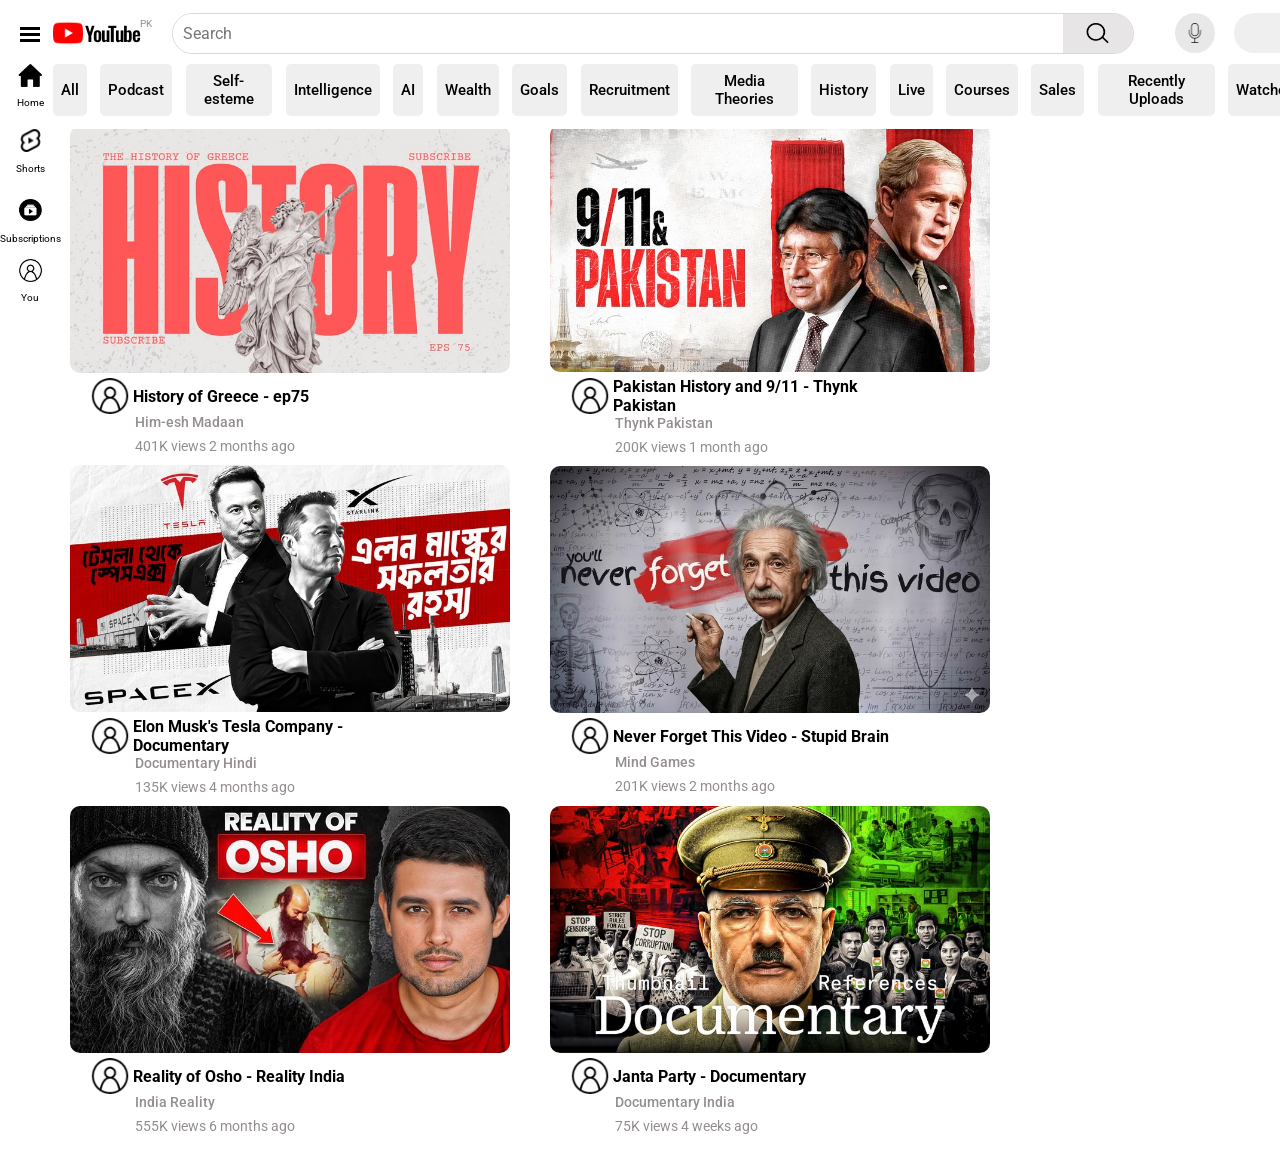
==== commit 94c72a53: "responsive web update" ====
--- a/youtube_landing_page/index.html
+++ b/youtube_landing_page/index.html
@@ -1,265 +1,408 @@
-<!DOCTYPE html>
+<!doctype html>
 <html lang="en">
-<head>
-    <meta charset="UTF-8">
-    <meta name="viewport" content="width=device-width, initial-scale=1.0">
+  <head>
+    <meta charset="UTF-8" />
+    <meta name="viewport" content="width=device-width, initial-scale=1.0" />
     <title>YouTube</title>
-    <link rel="icon" type="image/x-icon" href="images/youtubeicon.png">
-    <link rel="stylesheet" href="style.css">
-    <!-- link the font -->
-     <link rel="preconnect" href="https://fonts.googleapis.com">
-<link rel="preconnect" href="https://fonts.gstatic.com" crossorigin>
-<link href="https://fonts.googleapis.com/css2?family=Oswald:wght@200..700&family=Roboto:ital,wght@0,100..900;1,100..900&display=swap" rel="stylesheet">
-</head>
-<body>
-    <header>
-        <form action="">
+
+    <link rel="icon" type="image/x-icon" href="images/youtubeicon.png" />
+    <link rel="stylesheet" href="style.css" />
+
+    <!-- Google Fonts -->
+    <link rel="preconnect" href="https://fonts.googleapis.com" />
+    <link rel="preconnect" href="https://fonts.gstatic.com" crossorigin />
+    <link
+      href="https://fonts.googleapis.com/css2?family=Oswald:wght@200..700&family=Roboto:ital,wght@0,100..900;1,100..900&display=swap"
+      rel="stylesheet"
+    />
+  </head>
+
+  <body>
+    <header style="display: flex; flex-direction: column;">
         <div class="head_container">
-
-            
-
-            <div class="menu_logo_container">
-                
-        <div class="headbar_icon" >
-            <img src="images/favicon.png" alt="yticon">
-            <h4>YouTube</h4>
-            <p>pk</p>
+          <div class="menu_logo_container">
+            <div class="headbar_icon">
+              <img src="images/favicon.png" alt="yticon" />
+              <h4>YouTube</h4>
+              <p>pk</p>
+            </div>
+          </div>
+
+          <!-- On display mobile only -->
+          <div class="search_during_mobile">
+            <button type="button">
+              <img src="images/searchicon.png" alt="Search" />
+            </button>
+          </div>
+
+          <div class="con_serch_mic">
+            <div class="search_bar">
+              <div class="active_search_container">
+                <input
+                  type="text"
+                  class="searchbar_input"
+                  name="searchbar"
+                  id="searchbar"
+                  placeholder="Search"
+                />
+
+                <img
+                  class="active_search"
+                  src="images/searchicon.png"
+                  alt="Search icon"
+                />
+
+                <button class="crossbtn" type="reset">
+                  <img
+                    class="cross_icon"
+                    src="images/crossicon.png"
+                    alt="Cross"
+                  />
+                </button>
+              </div>
+
+              <div class="searchicon">
+                <img src="images/searchicon.png" alt="Search icon" />
+              </div>
+            </div>
+
+            <div class="microphone">
+              <img src="images/micicon.png" alt="Microphone" />
+            </div>
+          </div>
+
+          <div class="create_profile_hero">
+            <div class="create_profile_container">
+              <div class="createbtn">
+                <button type="button">
+                  <img src="images/plusicon.png" alt="Plus icon" />
+                  <p>Create</p>
+                </button>
+              </div>
+
+              <div class="profile">
+                <button type="button">
+                  <img src="images/profileicon.png" alt="Profile picture" />
+                </button>
+              </div>
+            </div>
+          </div>
         </div>
+
+        <section class="category_group">
+          <div class="category_filter_container">
+            <div class="categories">
+              <button type="button">All</button>
+              <button type="button">Podcast</button>
+              <button type="button">Self-esteme</button>
+              <button type="button">Intelligence</button>
+              <button type="button">AI</button>
+              <button type="button">Wealth</button>
+              <button type="button">Goals</button>
+              <button type="button">Recruitment</button>
+              <button type="button">Media Theories</button>
+              <button type="button">History</button>
+              <button type="button">Live</button>
+              <button type="button">Courses</button>
+              <button type="button">Sales</button>
+              <button type="button">Recently Uploads</button>
+              <button type="button">Watched</button>
+              <button type="button">New to You</button>
+            </div>
+          </div>
+        </section>
+    </header>
+
+    <main>
+      <nav class="sidenav">
+        <div class="sidenavbar">
+          <button class="menubtn" type="button">
+            <div class="menuu">
+              <span></span>
+              <span></span>
+              <span></span>
+            </div>
+          </button>
+
+          <div class="navbtndetails">
+            <div class="Homebtn">
+              <button title="Home" type="button">
+                <img src="images/Home icon.png" alt="Home" />
+                Home
+              </button>
+            </div>
+
+            <div class="Shortsbtn">
+              <button title="Shorts" type="button">
+                <img src="images/shortsicon.png" alt="Shorts" />
+                Shorts
+              </button>
+            </div>
+
+            <div class="Subscriptionsbtn">
+              <button title="Subscriptions" type="button">
+                <img src="images/subcriptionsicon.png" alt="Subscriptions" />
+                <p>Subscriptions</p>
+              </button>
+            </div>
+
+            <div class="subscriptions_container">
+              <div class="subscriptionsnav">
+                <h4>Subscriptions</h4>
+
+                <button type="button">
+                  <img src="images/profile.png" alt="Channel profile" />
+                  <p>Seeken</p>
+                </button>
+
+                <button type="button">
+                  <img src="images/profile.png" alt="Channel profile" />
+                  <p>Him-esh Madaan</p>
+                </button>
+
+                <button type="button">
+                  <img src="images/profile.png" alt="Profile" />
+                  Documentary Hindi
+                </button>
+
+                <button type="button">
+                  <img src="images/profile.png" alt="Profile" />
+                  Thynk Pakistan
+                </button>
+
+                <button type="button">
+                  <img src="images/profile.png" alt="Video" />
+                  India Reality
+                </button>
+
+                <button type="button">
+                  <img src="images/profile.png" alt="Videos" />
+                  Mind Games
+                </button>
+
+                <button type="button">
+                  <img src="images/moreicon.png" alt="More" />
+                  Show More
+                </button>
+              </div>
+            </div>
+
+            <div class="youbtn">
+              <button title="You" type="button">
+                <img src="images/profile.png" alt="Profile" />
+                <p>You</p>
+              </button>
+            </div>
+
+            <div class="YouNav_container">
+              <div class="YouNav">
+                <h4>You</h4>
+
+                <button type="button">
+                  <img src="images/yourpersonal.png" alt="Personal" />
+                  <p>Your Personal</p>
+                </button>
+
+                <button type="button">
+                  <img src="images/historyicon.png" alt="History" />
+                  <p>History</p>
+                </button>
+
+                <button type="button">
+                  <img src="images/playlistsicon.png" alt="Playlist" />
+                  Playlists
+                </button>
+
+                <button type="button">
+                  <img src="images/watchlater.png" alt="Watch later" />
+                  Watch Later
+                </button>
+
+                <button type="button">
+                  <img src="images/likedvideo.png" alt="Liked videos" />
+                  Liked videos
+                </button>
+
+                <button type="button">
+                  <img src="images/videos.png" alt="Videos" />
+                  Your videos
+                </button>
+
+                <button type="button">
+                  <img src="images/Download.png" alt="Download" />
+                  Downloads
+                </button>
+              </div>
+            </div>
+          </div>
         </div>
-        <!-- on display mobile only -->
-
-        <div class="search_during_mobile">
-            <button><img src="images/searchicon.png" alt=""></button>
+      </nav>
+
+      <section class="videos_card">
+        <div class="video_card_container">
+          <!-- Card 1 -->
+          <div class="cards">
+            <img class="coverimg" src="images/card1.jpg" alt="Card one image" />
+
+            <div class="card_details">
+              <div class="channel_detail">
+                <img
+                  class="channel_profileimg"
+                  src="images/profile.png"
+                  alt="Profile"
+                />
+
+                <h4 class="title_video">History of Greece - ep75</h4>
+              </div>
+
+              <p class="channel_name">Him-esh Madaan</p>
+
+              <div class="timenveiw">
+                <p class="veiws">401K views</p>
+                <p class="past_time">2 months ago</p>
+              </div>
+            </div>
+          </div>
+
+          <!-- Card 2 -->
+          <div class="cards">
+            <img class="coverimg" src="images/card2.jpg" alt="Card two image" />
+
+            <div class="card_details">
+              <div class="channel_detail">
+                <img
+                  class="channel_profileimg"
+                  src="images/profile.png"
+                  alt="Profile"
+                />
+
+                <h4 class="title_video">
+                  Pakistan History and 9/11 - Thynk Pakistan
+                </h4>
+              </div>
+
+              <p class="channel_name">Thynk Pakistan</p>
+
+              <div class="timenveiw">
+                <p class="veiws">200K views</p>
+                <p class="past_time">1 month ago</p>
+              </div>
+            </div>
+          </div>
+
+          <!-- Card 3 -->
+          <div class="cards">
+            <img
+              class="coverimg"
+              src="images/card3.jpg"
+              alt="Card three image"
+            />
+
+            <div class="card_details">
+              <div class="channel_detail">
+                <img
+                  class="channel_profileimg"
+                  src="images/profile.png"
+                  alt="Profile"
+                />
+
+                <h4 class="title_video">
+                  Elon Musk's Tesla Company - Documentary
+                </h4>
+              </div>
+
+              <p class="channel_name">Documentary Hindi</p>
+
+              <div class="timenveiw">
+                <p class="veiws">135K views</p>
+                <p class="past_time">4 months ago</p>
+              </div>
+            </div>
+          </div>
+
+          <!-- Card 4 -->
+          <div class="cards">
+            <img
+              class="coverimg"
+              src="images/card4.jpg"
+              alt="Card four image"
+            />
+
+            <div class="card_details">
+              <div class="channel_detail">
+                <img
+                  class="channel_profileimg"
+                  src="images/profile.png"
+                  alt="Profile"
+                />
+
+                <h4 class="title_video">
+                  Never Forget This Video - Stupid Brain
+                </h4>
+              </div>
+
+              <p class="channel_name">Mind Games</p>
+
+              <div class="timenveiw">
+                <p class="veiws">201K views</p>
+                <p class="past_time">2 months ago</p>
+              </div>
+            </div>
+          </div>
+
+          <!-- Card 5 -->
+          <div class="cards">
+            <img
+              class="coverimg"
+              src="images/card5.jpg"
+              alt="Card five image"
+            />
+
+            <div class="card_details">
+              <div class="channel_detail">
+                <img
+                  class="channel_profileimg"
+                  src="images/profile.png"
+                  alt="Profile"
+                />
+
+                <h4 class="title_video">Reality of Osho - Reality India</h4>
+              </div>
+
+              <p class="channel_name">India Reality</p>
+
+              <div class="timenveiw">
+                <p class="veiws">555K views</p>
+                <p class="past_time">6 months ago</p>
+              </div>
+            </div>
+          </div>
+
+          <!-- Card 6 -->
+          <div class="cards">
+            <img class="coverimg" src="images/card6.jpg" alt="Card six image" />
+
+            <div class="card_details">
+              <div class="channel_detail">
+                <img
+                  class="channel_profileimg"
+                  src="images/profile.png"
+                  alt="Profile"
+                />
+
+                <h4 class="title_video">Janta Party - Documentary</h4>
+              </div>
+
+              <p class="channel_name">Documentary India</p>
+
+              <div class="timenveiw">
+                <p class="veiws">75K views</p>
+                <p class="past_time">4 weeks ago</p>
+              </div>
+            </div>
+          </div>
         </div>
-       
-        <div class="con_serch_mic">
-        <div class="search_bar">
-            <div class="active_search_container">
-                <input type="text" class="searchbar_input" name="searchbar" id="searchbar" placeholder="Search">
-                <img class="active_search" src="images/searchicon.png" alt="serarch icon">
-                <button class="crossbtn" type="reset"  ><img class="cross_icon" src="images/crossicon.png" alt="cross"></button>
-                
-            </div>
-            <div class="searchicon"><img src="images/searchicon.png" alt="searchiconn">
-            </div>
-
-           
-        </div>
-         <div class="microphone">
-            <img src="images/micicon.png" alt="micphone">
-        </div>
-        </div>
-        
-
-
-        <div class="create_profile_hero">
-            <div class="create_profile_container">
-                <div class="createbtn">
-                <button>
-                    <img src="images/plusicon.png" alt="plusicon">
-                    <p>Create</p>
-                </button>
-            </div>
-            <div class="profile">
-                <button>
-                    <img src="images/profileicon.png" alt="pofilepic">
-                </button>
-                
-            </div>
-            </div>
-        </div>
-        </div>
-          <section class="category_group">
-            <div class="category_filter_container">
-                <div class="categories">
-                    <button>All</button>
-                    <button>Podcast</button>
-                    <button>Self-esteme</button>
-                    <button>Intelligence</button>
-                    <button>AI</button>
-                    <button>Wealth</button>
-                    <button>Goals</button>
-                    <button>Recruitment</button>
-                    <button>Media Theories</button>
-                    <button>History</button>
-                    <button>Live</button>
-                    <button>Courses</button>
-                    <button>Sales</button>
-                    <button>Recently Uploads</button>
-                    <button>Watched</button>
-                    <button>New to You</button>
-                   
-                    
-                </div>
-            </div>
-     </header> 
-    
-    <main>
-
-        
-        <nav class="sidenav">
-            
-            <div class="sidenavbar">
-                <button class="menubtn">
-                <div class="menuu">
-                    <span></span>
-                    <span></span>
-                    <span></span>
-                </div>
-                 </button>
-                 <div class="navbtndetails">
-                <div class="Homebtn">
-                    
-                    <button title="Home"><img src="images/Home icon.png" alt="homeimg">Home </button>
-                
-                </div>
-                <div class="Shortsbtn">
-                    
-                <button title="Shorts">
-                    
-                    
-                    <img src="images/shortsicon.png" alt="homeimg">Shorts</button>
-                </div>
-                 <div class="Subscriptionsbtn">
-                    
-                    <button title="Subscriptions"><img src="images/subcriptionsicon.png" alt="profileimg"><p>Subscriptions</p></button>
-                </div>
-                <div class="subscriptions_container">
-                <div class="subscriptionsnav">
-                    <h4>Subscriptions</h4>
-                    <button><img src="images/profile.png" alt="channelprofile"><p>Seeken</p></button>
-                    <button><img src="images/profile.png" alt="channelprofile"><p>Him-esh Madaan</p></button>
-                    <button> <img src="images/profile.png" alt="profile">Documentary Hindi</button>
-                    <button> <img src="images/profile.png" alt="profile">Thynk Pakistan</button>
-                    <button> <img src="images/profile.png" alt="video"5>India Reality</button>
-                    <button> <img src="images/profile.png" alt="videos6">Mind Games</button>
-                    <button> <img src="images/moreicon.png" alt="More">Show More</button>
-                </div>
-                
-            </div>
-                <div class="youbtn">
-                    
-                    <button title="You"> <img src="images/profile.png" alt="profileimg"><p>You</p></button>
-                </div>
-            <div class="YouNav_container">
-                <div class="YouNav">
-                    <h4>You </h4>
-                    <button><img src="images/yourpersonal.png" alt="personal"><p>Your Personal</p></button>
-                    <button><img src="images/historyicon.png" alt="history"><p>History</p></button>
-                    <button> <img src="images/playlistsicon.png" alt="playlist">Playlists</button>
-                    <button> <img src="images/watchlater.png" alt="waterlater">Water Later</button>
-                    <button> <img src="images/likedvideo.png" alt="likedvideo">Liked videos</button>
-                    <button> <img src="images/videos.png" alt="videos">Your videos</button>
-                    <button> <img src="images/Download.png" alt="download">Downloads</button>
-                </div>
-                
-            </div>
-            </div>
-            </div>
-          
-        </nav>
-
-      
-        <section class="videos_card">
-            <div class="video_card_container">
-                <div class="cards">
-                    <img class="coverimg" src="images/card1.jpg" alt="cardoneimg">
-                    <div class="card_details">
-                        <div class="channel_detail">
-                        <img class="channel_profileimg" src="images/profile.png" alt="profile">
-                        <h4 class="title_video">History of Greece - ep75</h4>
-                    </div>
-                    <p class="channel_name">Him-esh Madaan</p>
-                    <div class="timenveiw">
-                    <p class="veiws">401K veiws</p>
-                    <p class="past_time">2 months ago</p>
-                    </div>
-                 </div>   
-                </div>
-
-                <!-- card2 -->
-                 <div class="cards">
-                    <img class="coverimg" src="images/card2.jpg" alt="cardoneimg">
-                    <div class="card_details">
-                        <div class="channel_detail">
-                        <img class="channel_profileimg" src="images/profile.png" alt="profile">
-                        <h4 class="title_video">Pakistan History and 9/11 - Thynk Pakistan</h4>
-                    </div>
-                    <p class="channel_name">Thynk Pakistan</p>
-                    <div class="timenveiw">
-                    <p class="veiws">200K veiws</p>
-                    <p class="past_time">1 months ago</p>
-                    </div>
-                 </div>   
-                </div>
-
-                <!-- card3 -->
-                 <div class="cards">
-                    <img class="coverimg" src="images/card3.jpg" alt="cardoneimg">
-                    <div class="card_details">
-                        <div class="channel_detail">
-                        <img class="channel_profileimg" src="images/profile.png" alt="profile">
-                        <h4 class="title_video">Elon Musk's Tesla Company - Documentry</h4>
-                    </div>
-                    <p class="channel_name">Documentary Hindi</p>
-                    <div class="timenveiw">
-                    <p class="veiws">135K veiws</p>
-                    <p class="past_time">4 months ago</p>
-                    </div>
-                 </div>   
-                </div>
-
-                <!-- card4 -->
-                 <div class="cards">
-                    <img class="coverimg" src="images/card4.jpg" alt="cardoneimg">
-                    <div class="card_details">
-                        <div class="channel_detail">
-                        <img class="channel_profileimg" src="images/profile.png" alt="profile">
-                        <h4 class="title_video">Never Forget This Video - Stupid Brain</h4>
-                    </div>
-                    <p class="channel_name">Mind Games</p>
-                    <div class="timenveiw">
-                    <p class="veiws">201K veiws</p>
-                    <p class="past_time">2 months ago</p>
-                    </div>
-                 </div>   
-                </div>
-
-                <!-- card5 -->
-                 <div class="cards">
-                    <img class="coverimg" src="images/card5.jpg" alt="cardoneimg">
-                    <div class="card_details">
-                        <div class="channel_detail">
-                        <img class="channel_profileimg" src="images/profile.png" alt="profile">
-                        <h4 class="title_video">Reality of Osho - Reality India</h4>
-                    </div>
-                    <p class="channel_name">India Reality</p>
-                    <div class="timenveiw">
-                    <p class="veiws">555K veiws</p>
-                    <p class="past_time">6 months ago</p>
-                    </div>
-                 </div>   
-                </div>
-
-                <!-- card6 -->
-                 <div class="cards">
-                    <img class="coverimg" src="images/card6.jpg" alt="cardoneimg">
-                    <div class="card_details">
-                        <div class="channel_detail">
-                        <img class="channel_profileimg" src="images/profile.png" alt="profile">
-                        <h4 class="title_video">Janta Party -Documentry </h4>
-                    </div>
-                    <p class="channel_name">Documentary India</p>
-                    <div class="timenveiw">
-                    <p class="veiws">75K veiws</p>
-                    <p class="past_time">4 weeks ago</p>
-                    </div>
-                 </div>   
-                </div>
-
-            </div>
-        </section>
+      </section>
     </main>
-        </form>
-    </body>
-</html>+  </body>
+</html>
--- a/youtube_landing_page/style.css
+++ b/youtube_landing_page/style.css
@@ -1,97 +1,86 @@
-*{
-    /* border: 1px solid black; */
-}
-body{
-margin: 0;
-padding: 0;
-/* width: 100%; */
-
-}
-header{
-    display: flex;
-    flex-direction: row;
-    padding: 1%;
-    width: 100%;
-    position: fixed ;
-    background-color: white;
-
-}
- main{
- 
-}
-
-
-.menu_logo_container{
-    display: flex;
-    flex-direction: row;
-    justify-content: center;
-    align-items: center;
-    
-}
-.menubtn{
-    height: 40px;
-    width: 40px;
-    border-radius: 50%;
-    display: flex;
-    justify-content: center;
-    align-items: center;
-    border: 0;
-    background-color: transparent;
-    padding: 0;
-    margin: 14px;
-    
-   
-
-}
-.menubtn:hover{
-   background-color:  rgba(216, 216, 216, 0.5);
-}
-.menubtn:active{
-    background-color: rgba(216, 216, 216, 0.75);
-}
-.menuu{
-/* margin-left: 30px; */
-}
-.menuu span{
-height: 3px;
-width: 20px;
-background-color: black;
-display: block;
-margin: 3px 0;
-}
-.headbar_icon{
-    display: flex;
-    flex-direction: row;
-    height: 30px;
-    /* margin: 10px 0; */
-    padding: 0;
-    border: 0;
-}
-.headbar_icon h4{
-    font-family: "Oswald", Arial, sans-serif;
-    font-weight: 500;
-    font-size: 20px;
-    font-style: normal;
-    font-optical-sizing: auto;
-    letter-spacing: -1px;
-  
-   
-    font-optical-sizing: auto;
-    
-    
-    margin: 0px 0px 0px 2px;
-   
-}
-.headbar_icon p{
-    font-family: "Roboto", Arial, sans-serif;
-text-transform: uppercase;
-font-weight: 400;
-font-size: 10px;
-color: #948e8e;
-margin: 0px;
-
-}
-.search_bar{
+* {
+  /* border: 1px solid black; */
+}
+body {
+  margin: 0;
+  padding: 0;
+  /* width: 100%; */
+}
+header {
+  display: flex;
+  flex-direction: row;
+  padding: 1%;
+  width: 100%;
+  position: fixed;
+  background-color: white;
+}
+main {
+}
+
+.menu_logo_container {
+  display: flex;
+  flex-direction: row;
+  justify-content: center;
+  align-items: center;
+  /* padding-left:100px ; */
+}
+.menubtn {
+  height: 40px;
+  width: 40px;
+  border-radius: 50%;
+  display: flex;
+  justify-content: center;
+  align-items: center;
+  border: 0;
+  background-color: transparent;
+  padding: 0;
+  margin: 14px;
+}
+.menubtn:hover {
+  background-color: rgba(216, 216, 216, 0.5);
+}
+.menubtn:active {
+  background-color: rgba(216, 216, 216, 0.75);
+}
+.menuu {
+  /* margin-left: 30px; */
+}
+.menuu span {
+  height: 3px;
+  width: 20px;
+  background-color: black;
+  display: block;
+  margin: 3px 0;
+}
+.headbar_icon {
+  display: flex;
+  flex-direction: row;
+  height: 30px;
+  /* margin: 10px 0; */
+  padding: 0;
+  border: 0;
+}
+.headbar_icon h4 {
+  font-family: "Oswald", Arial, sans-serif;
+  font-weight: 500;
+  font-size: 20px;
+  font-style: normal;
+  font-optical-sizing: auto;
+  letter-spacing: -1px;
+
+  font-optical-sizing: auto;
+
+  margin: 0px 0px 0px 2px;
+}
+.headbar_icon p {
+  font-family: "Roboto", Arial, sans-serif;
+  text-transform: uppercase;
+  font-weight: 400;
+  font-size: 10px;
+  color: #948e8e;
+  margin: 0px;
+}
+.search_bar {
   border: 1px solid #d8d8d8;
   /* border-radius:40%; */
   border-start-start-radius: 30px;
@@ -104,590 +93,531 @@
   flex-direction: row;
   position: relative;
 }
-.active_search_container{
-    display: flex;
-    flex-direction: row;
-    align-items: center;
-}
-.active_search{
-      margin: 9px;
-    height: 20px;
-    width: 23px;
-      position: relative;
-    left:0px;
-    display: block;
-
-}
-.searchbar_input{
-    border: 0;
-    border: 0px;
-    margin: 0;
-    padding: 10px 10px;
-   
-    font-family: "Roboto", Arial, sans-serif;
-    text-align: start;
-     border-start-start-radius: 30px;
- font-weight: 400;
+.active_search_container {
+  display: flex;
+  flex-direction: row;
+  align-items: center;
+}
+.active_search {
+  margin: 9px;
+  height: 20px;
+  width: 23px;
+  position: relative;
+  left: 0px;
+  display: block;
+}
+.searchbar_input {
+  border: 0;
+  border: 0px;
+  margin: 0;
+  padding: 10px 10px;
+
+  font-family: "Roboto", Arial, sans-serif;
+  text-align: start;
+  border-start-start-radius: 30px;
+  font-weight: 400;
   border-end-start-radius: 30px;
- cursor: text;
- color: black;
- font-size: 16px;
+  cursor: text;
+  color: black;
+  font-size: 16px;
   width: 520px;
 }
-.searchbar_input:focus 
-{
-    outline:1px solid #1c62b9;
-    width: 490px;
-    /* position: relative;
+.searchbar_input:focus {
+  outline: 1px solid #1c62b9;
+  width: 490px;
+  /* position: relative;
     left: 40px; */
-    padding-left: 40px;
-    
-    
-}
-.active_search_container{
-    /* display: flex; */
-    /* flex-direction: row; */
-    align-items: center;
-    /* position: absolute; */
-}
-.active_search{
-      margin: 9px;
-    height: 20px;
-    width: 23px;
-      position: absolute;
-    left:0px;
-    display: none;
-
-}
-.searchbar_input:focus + .active_search{
-display: block;
-}
-
-.search_during_mobile{
-    display: none;
-}
-
-
-.searchicon{
-    height: 39px;
-border-start-end-radius: 30px;
-border-end-end-radius: 30px;
-width: 70px;
- background-color: #e7e5e5;
- text-align: center;
-}
-.searchicon:hover{
-    background-color: #d8d8d8;
-    cursor: pointer;
-}
-.searchicon img{
-    margin: 9px;
-    height: 20px;
-    width: 23px;
-    padding: 0;
-    
-}
-.head_container{
-display: flex;
-flex-direction:row ;
-gap: 22%;
-margin-left: 35px;
-/* border: 1px solid black; */
-/* position: absolute; */
-/* left: 55px; */
-
-}
-.crossbtn{
-    height: fit-content;
-    border-radius:50% ;
-    padding: 8px;
-    position: absolute;
-    right: 60px;
-    display: none;
-    background-color: transparent;
-    border: 0;
-   
-}
-.cross_icon{
-    height: 20px;
-}
-.crossbtn:hover{
-    background-color: rgba(216, 216, 216, 0.5);
-}
-.crossbtn:active{
-    background-color: rgba(216, 216, 216, 0.75);
-}
-
-.searchbar_input:not(:placeholder-shown) ~ .crossbtn  {
-display: block;
-}
-.microphone{
-padding: 10px;
-background-color: rgba(163, 163, 163, 0.25);
-border-radius: 50%;
-height: 20px;
-text-align: center;
-align-items: center;
-
-}
-.microphone img{
-    height: 20px;
-    width: 20px;
-}
-.con_serch_mic{
-    display: flex;
-    flex-direction: row;
-    gap: 4%;
-
-
-}
-.create_profile_container{
-display: flex;
-flex-direction: row;
-gap: 10%;
-}
-.createbtn{
-  
-}
-.createbtn button{
-    border: 0;
-    display: flex;
-    flex-direction: row;
-    align-items: center;
-    gap: 10%;
-    width: 120px;
-    border-start-end-radius: 30px;
-    border-start-start-radius: 30px;
-    border-end-start-radius: 30px;
-    border-end-end-radius: 30px;
-    height: 40px;
-    justify-content: center;
-   
-}
-.createbtn button p{
-    font-family: "Roboto", Arial, sans-serif;
-    font-size: 15px;
-    font-weight: 500;
-}
-.createbtn button img{
-    height: 20px;
-
-}
-.profile{
-height: 40px;
-}
-.profile button{
-    width: 46px;
-    border-radius: 50%;
-    height: 42px;
-    
-}
-.profile img{
-    position: relative;
-    right: 7px;
-    width: 45px;
-    bottom: 2px;
-    cursor: pointer;
-}
-.sidenav{
-    position: absolute;
-    top: 2px;
-    
-}
-.sidenavbar{
-    /* border: 1px solid black; */
-width: 70px;
-/* padding: 10px; */
-position: fixed;
-height: 100%;
-align-items: center;
-text-align: center;
-
-/* background-color: white; */
-}
-
-.Hometbn{
-   
-}
-.Homebtn button{
-    display: block;
-    align-items: center;
-    justify-content: center;
-    background-color: transparent;
-font-family: "Roboto", Arial, sans-serif;
-font-size: 10px;
-padding: 10px;
-border-radius: 10px;
-border: 0;
- 
- width: 70px;
-}
-.Homebtn button img{
-    width: 25px;
-    padding-bottom: 8px;
-}
-.Homebtn:hover{
-    background-color: rgba(163, 163, 163, 0.25);
-    border-radius: 10px;
-}
-.youbtn{
-    text-align: center;
-  
-    
-}
-.youbtn button{
-display: block;
-    align-items: center;
-    justify-content: center;
-
-    background-color: transparent;
-font-family: "Roboto", Arial, sans-serif;
-font-size: 10px;
-padding: 10px;
-border-radius: 10px;
-border: 0;
-
- width: 70px;
- 
-}
-.youbtn p{
-    margin: 0;
-}
-.youbtn button img{
-    width: 25px;
-    padding-bottom: 8px;
-   
-    
-}
-.youbtn:hover{
-    background-color: rgba(163, 163, 163, 0.25);
-    border-radius: 10px;
-}
-.youbtn:hover ~ .YouNav_container{
-display: block;
+  padding-left: 40px;
+}
+.active_search_container {
+  /* display: flex; */
+  /* flex-direction: row; */
+  align-items: center;
+  /* position: absolute; */
+}
+.active_search {
+  margin: 9px;
+  height: 20px;
+  width: 23px;
+  position: absolute;
+  left: 0px;
+  display: none;
+}
+.searchbar_input:focus + .active_search {
+  display: block;
+}
+
+.search_during_mobile {
+  display: none;
+}
+
+.searchicon {
+  height: 39px;
+  border-start-end-radius: 30px;
+  border-end-end-radius: 30px;
+  width: 70px;
+  background-color: #e7e5e5;
+  text-align: center;
+}
+.searchicon:hover {
+  background-color: #d8d8d8;
+  cursor: pointer;
+}
+.searchicon img {
+  margin: 9px;
+  height: 20px;
+  width: 23px;
+  padding: 0;
+}
+.head_container {
+  display: flex;
+  width: 95%;
+  justify-content: space-between;
+  /* gap: 22%; */
+  flex-direction: row;
+  margin-left: 35px;
+}
+.crossbtn {
+  height: fit-content;
+  border-radius: 50%;
+  padding: 8px;
+  position: absolute;
+  right: 60px;
+  display: none;
+  background-color: transparent;
+  border: 0;
+}
+.cross_icon {
+  height: 20px;
+}
+.crossbtn:hover {
+  background-color: rgba(216, 216, 216, 0.5);
+}
+.crossbtn:active {
+  background-color: rgba(216, 216, 216, 0.75);
+}
+
+.searchbar_input:not(:placeholder-shown) ~ .crossbtn {
+  display: block;
+}
+.microphone {
+  padding: 10px;
+  background-color: rgba(163, 163, 163, 0.25);
+  border-radius: 50%;
+  height: 20px;
+  text-align: center;
+  align-items: center;
+}
+.microphone img {
+  height: 20px;
+  width: 20px;
+}
+.con_serch_mic {
+  display: flex;
+  flex-direction: row;
+  gap: 4%;
+}
+.create_profile_container {
+  display: flex;
+  flex-direction: row;
+  gap: 10%;
+}
+.createbtn {
+}
+.createbtn button {
+  border: 0;
+  display: flex;
+  flex-direction: row;
+  align-items: center;
+  gap: 10%;
+  width: 120px;
+  border-start-end-radius: 30px;
+  border-start-start-radius: 30px;
+  border-end-start-radius: 30px;
+  border-end-end-radius: 30px;
+  height: 40px;
+  justify-content: center;
+}
+.createbtn button p {
+  font-family: "Roboto", Arial, sans-serif;
+  font-size: 15px;
+  font-weight: 500;
+}
+.createbtn button img {
+  height: 20px;
+}
+.profile {
+  height: 40px;
+}
+.profile button {
+  width: 46px;
+  border-radius: 50%;
+  height: 42px;
+}
+.profile img {
+  position: relative;
+  right: 7px;
+  width: 45px;
+  bottom: 2px;
+  cursor: pointer;
+}
+.sidenav {
+  position: absolute;
+  top: 2px;
+}
+.sidenavbar {
+  /* border: 1px solid black; */
+  width: 70px;
+  /* padding: 10px; */
+  position: fixed;
+  height: 100%;
+  align-items: center;
+  text-align: center;
+
+  /* background-color: white; */
+}
+
+.Hometbn {
+}
+.Homebtn button {
+  display: block;
+  align-items: center;
+  justify-content: center;
+  background-color: transparent;
+  font-family: "Roboto", Arial, sans-serif;
+  font-size: 10px;
+  padding: 10px;
+  border-radius: 10px;
+  border: 0;
+
+  width: 70px;
+}
+.Homebtn button img {
+  width: 25px;
+  padding-bottom: 8px;
+}
+.Homebtn:hover {
+  background-color: rgba(163, 163, 163, 0.25);
+  border-radius: 10px;
+}
+.youbtn {
+  text-align: center;
+}
+.youbtn button {
+  display: block;
+  align-items: center;
+  justify-content: center;
+
+  background-color: transparent;
+  font-family: "Roboto", Arial, sans-serif;
+  font-size: 10px;
+  padding: 10px;
+  border-radius: 10px;
+  border: 0;
+
+  width: 70px;
+}
+.youbtn p {
+  margin: 0;
+}
+.youbtn button img {
+  width: 25px;
+  padding-bottom: 8px;
+}
+.youbtn:hover {
+  background-color: rgba(163, 163, 163, 0.25);
+  border-radius: 10px;
+}
+.youbtn:hover ~ .YouNav_container {
+  display: block;
 }
 
 /* Younav when hover You*/
-.YouNav_container{
-    width: 200px;
-    position: absolute;
-    left: 65px;
-    top: 35px;
-    background-color: white;
-    display: none;
-}
-.YouNav{
-    display: flex;
-    flex-direction: column;
-    padding: 0px 20px;
-  
-    
-    
-}
-.YouNav h4{
-    padding: 10px 0px;
-    margin: 0;
-    text-align: start;
-    font-size: 20px;
-    font-family: "Roboto",Arial, sans-serif;
-    font-weight: 600;
-}
-.YouNav button{
-    display: flex;
-    align-items: center;
-    gap: 4%;  
-    padding: 8px 0px;
-    background-color: white;
-    border: 0;
-    letter-spacing: 0.5%;
-    word-spacing: -1px;
-}
-.YouNav p{
-    width: fit-content;
-    margin: 0;
-    font-family: "Roboto",Arial, sans-serif;  
-}
-.YouNav button img{
-    width: 20px;
-    height: 20px;
-  
-
-}
-
-
-.Shortsbtn{
-
-}
-.Shortsbtn:hover{
-     background-color: rgba(163, 163, 163, 0.25);
-    border-radius: 10px;
+.YouNav_container {
+  width: 200px;
+  position: absolute;
+  left: 65px;
+  top: 35px;
+  background-color: white;
+  display: none;
+}
+.YouNav {
+  display: flex;
+  flex-direction: column;
+  padding: 0px 20px;
+}
+.YouNav h4 {
+  padding: 10px 0px;
+  margin: 0;
+  text-align: start;
+  font-size: 20px;
+  font-family: "Roboto", Arial, sans-serif;
+  font-weight: 600;
+}
+.YouNav button {
+  display: flex;
+  align-items: center;
+  gap: 4%;
+  padding: 8px 0px;
+  background-color: white;
+  border: 0;
+  letter-spacing: 0.5%;
+  word-spacing: -1px;
+}
+.YouNav p {
+  width: fit-content;
+  margin: 0;
+  font-family: "Roboto", Arial, sans-serif;
+}
+.YouNav button img {
+  width: 20px;
+  height: 20px;
+}
+
+.Shortsbtn {
+}
+.Shortsbtn:hover {
+  background-color: rgba(163, 163, 163, 0.25);
+  border-radius: 10px;
 }
 .Shortsbtn button {
-display: block;
-align-items: center;
-justify-content: center;
-background-color: transparent;
-font-family: "Roboto", Arial, sans-serif;
-font-size: 10px;
-padding: 10px;
-border-radius: 10px;
-border: 0;
-
- width: 70px;
-}
-.Shortsbtn button img{
- width: 25px;
-    padding-bottom: 8px;
-}
-.Subscriptionsbtn{
-
-}
-.Subscriptionsbtn:hover ~ .subscriptions_container{
-display: block;
-}
-.Subscriptionsbtn button{
-display: block;
-
-/* align-items: center; */
-justify-content: center;
-background-color: transparent;
-font-family: "Roboto", Arial, sans-serif;
-font-size: 10px;
-padding: 5px;
-
-border-radius: 10px;
-border: 0;
- 
- width: 70px;
- 
-}
-.Subscriptionsbtn button p{
-margin: 0;
-text-align: center;
-width: 50px;
-
-}
-.Subscriptionsbtn button img{
-width: 25px;
-    padding: 10px;
-}
-.Subscriptionsbtn:hover{
-      background-color: rgba(163, 163, 163, 0.25);
-    border-radius: 10px;
+  display: block;
+  align-items: center;
+  justify-content: center;
+  background-color: transparent;
+  font-family: "Roboto", Arial, sans-serif;
+  font-size: 10px;
+  padding: 10px;
+  border-radius: 10px;
+  border: 0;
+
+  width: 70px;
+}
+.Shortsbtn button img {
+  width: 25px;
+  padding-bottom: 8px;
+}
+.Subscriptionsbtn {
+}
+.Subscriptionsbtn:hover ~ .subscriptions_container {
+  display: block;
+}
+.Subscriptionsbtn button {
+  display: block;
+
+  /* align-items: center; */
+  justify-content: center;
+  background-color: transparent;
+  font-family: "Roboto", Arial, sans-serif;
+  font-size: 10px;
+  padding: 5px;
+
+  border-radius: 10px;
+  border: 0;
+
+  width: 70px;
+}
+.Subscriptionsbtn button p {
+  margin: 0;
+  text-align: center;
+  width: 50px;
+}
+.Subscriptionsbtn button img {
+  width: 25px;
+  padding: 10px;
+}
+.Subscriptionsbtn:hover {
+  background-color: rgba(163, 163, 163, 0.25);
+  border-radius: 10px;
 }
 
 /* Younav when hover You*/
-.subscriptions_container{
-    width: 250px;
-    position: absolute;
-    left: 65px;
-    top: 235px;
-    background-color: white;
-    display: none;
-}
-.subscriptionsnav{
-    display: flex;
-    flex-direction: column;
-    padding: 0px 20px;
-  
-    
-    
-}
-.subscriptionsnav h4{
-    padding: 10px 0px;
-    margin: 0;
-    text-align: start;
-    font-size: 16px;
-    font-family: "Roboto",Arial, sans-serif;
-    font-weight: 600;
-}
-.subscriptionsnav button{
-    display: flex;
-    align-items: center;
-    gap: 4%;  
-    padding: 8px 0px;
-    background-color: white;
-    border: 0;
-    letter-spacing: 0.5%;
-    word-spacing: -1px;
-}
-.subscriptionsnav p{
-    width: fit-content;
-    margin: 0;
-    font-family: "Roboto",Arial, sans-serif;  
-}
-.subscriptionsnav button img{
-    width: 20px;
-    height: 20px;
-  
-
-}
-
-.menubtn:active + .sidenavbar{
-    border: 1px solid black;
-}
-.category_group{
-      width: 100%;
-      padding-top: 10px;
-     
-}
-.category_filter_container{
-      width: 100%;
-}
-.categories{
-    display: flex;
-    flex-direction: row;
-    
-    margin-left: 80px;
-    gap: 1%;
-     width: 100%;
-}
-.categories button{
-    font-family: "Roboto", Arial,sans-serif;
-    font-weight: 500;
-    font-size: 15px;
-    border: 0;
-    padding: 8px;
-    border-radius: 5px;
-    cursor: pointer;
-    /* width: 90px; */
-    text-align:center;
-    text-wrap-mode: nowrap;
-}
-.categories button:active{
-    background-color: black;
-    color: white;
-}
-.categories button:focus{
-    background-color: black;
-    color: white;
-}
-
-.videos_card{
-  
-   padding-top:100px ;
-   padding-left :40px; ;
-}
-.video_card_container{
-display:flex;
-flex-direction: row;
-flex-wrap: wrap;
-padding: 10px 20px;
-/* width: 100%; */
-justify-content: center;
-align-items: center;
-align-content: center;
-
-
-}
-.cards{
-   font-family: "Roboto", Arial,sans-serif;
-   width: 470px;
-   height: 350px;
+.subscriptions_container {
+  width: 250px;
+  position: absolute;
+  left: 65px;
+  top: 235px;
+  background-color: white;
+  display: none;
+}
+.subscriptionsnav {
+  display: flex;
+  flex-direction: column;
+  padding: 0px 20px;
+}
+.subscriptionsnav h4 {
+  padding: 10px 0px;
+  margin: 0;
+  text-align: start;
+  font-size: 16px;
+  font-family: "Roboto", Arial, sans-serif;
+  font-weight: 600;
+}
+.subscriptionsnav button {
+  display: flex;
+  align-items: center;
+  gap: 4%;
+  padding: 8px 0px;
+  background-color: white;
+  border: 0;
+  letter-spacing: 0.5%;
+  word-spacing: -1px;
+}
+.subscriptionsnav p {
+  width: fit-content;
+  margin: 0;
+  font-family: "Roboto", Arial, sans-serif;
+}
+.subscriptionsnav button img {
+  width: 20px;
+  height: 20px;
+}
+
+.menubtn:active + .sidenavbar {
+  border: 1px solid black;
+}
+.category_group {
+  width: 100%;
+  padding-top: 10px;
+}
+.category_filter_container {
+  width: 100%;
+}
+.categories {
+  display: flex;
+  flex-direction: row;
+
+  margin-left: 80px;
+  gap: 1%;
+  width: 100%;
+}
+.categories button {
+  font-family: "Roboto", Arial, sans-serif;
+  font-weight: 500;
+  font-size: 15px;
+  border: 0;
+  padding: 8px;
+  border-radius: 5px;
+  cursor: pointer;
+  /* width: 90px; */
+  text-align: center;
+  text-wrap-mode: nowrap;
+}
+.categories button:active {
+  background-color: black;
+  color: white;
+}
+.categories button:focus {
+  background-color: black;
+  color: white;
+}
+
+.videos_card {
+  padding-top: 100px;
+  padding-left: 40px;
+}
+.video_card_container {
+  display: flex;
+  flex-direction: row;
+  flex-wrap: wrap;
+  padding: 10px 20px;
+  /* width: 100%; */
+  justify-content: center;
+  align-items: center;
+  align-content: center;
+}
+.cards {
+  font-family: "Roboto", Arial, sans-serif;
+  width: 470px;
+  height: 350px;
   display: flex;
   flex-direction: column;
   align-items: center;
   justify-content: center;
   text-align: start;
   border-radius: 10px;
-  
-}
-.coverimg{
-width: 450px;
-height: 250px;
-aspect-ratio: 16/9;
-border-radius: 10px;
-}
-.cards:hover{
-    background-color: #d8d8d8;
-}
-.card_details{
-    display: block;
-    /* text-align: center; */
-    width: 450px;
-}
-.channel_detail{
-    display: flex;
-    flex-direction: row;
-    /* justify-content: center; */
-    align-items: center;
-     width: 450px;
-     gap: 1%;
-     
-}
-.channel_profileimg{
-    width: 40px;
-}
-.title_video{
-margin:0px;
-font-family: "Roboto", Arial, sans-serif;
-}
-.channel_name{
-    margin: 0px 0px 0px 45px;
-    font-family: "Roboto", Arial, sans-serif;
-    font-size: 14px;
-    font-weight: 500;
-    color: #948e8e;
-
-}
-.timenveiw{
-    display: flex;
-    flex-direction: row;
-    gap: 2%;
-    margin-left: 45px;
-    width: 410px;
-    padding-top: 8px;
-    
-}
-.timenveiw p{
-    margin: 0;
-    font-family: "Roboto", Arial, sans-serif;
-    color:#948e8e;
-    font-size: 14px;
-    font-weight: 400;
-}
-
-
-
-
-
-
-
-
+}
+.coverimg {
+  width: 450px;
+  height: 250px;
+  aspect-ratio: 16/9;
+  border-radius: 10px;
+}
+.cards:hover {
+  background-color: #d8d8d8;
+}
+.card_details {
+  display: block;
+  /* text-align: center; */
+  width: 450px;
+}
+.channel_detail {
+  display: flex;
+  flex-direction: row;
+  /* justify-content: center; */
+  align-items: center;
+  width: 450px;
+  gap: 1%;
+  padding-top: 5px;
+}
+.channel_profileimg {
+  width: 40px;
+}
+.title_video {
+  margin: 0px;
+  font-family: "Roboto", Arial, sans-serif;
+}
+.channel_name {
+  margin: 0px 0px 0px 45px;
+  font-family: "Roboto", Arial, sans-serif;
+  font-size: 14px;
+  font-weight: 500;
+  color: #948e8e;
+}
+.timenveiw {
+  display: flex;
+  flex-direction: row;
+  gap: 2%;
+  margin-left: 45px;
+  width: 410px;
+  padding-top: 8px;
+}
+.timenveiw p {
+  margin: 0;
+  font-family: "Roboto", Arial, sans-serif;
+  color: #948e8e;
+  font-size: 14px;
+  font-weight: 400;
+}
 
 /* for mobile */
-@media (max-width:320px) {
-    *{
+@media (max-width: 320px) {
+  * {
     /* border: 1px solid black; */
-}
-body{
-margin: 0;
-padding: 0;
-/* width: 100%; */
-
-}
-header{
+  }
+  body {
+    margin: 0;
+    padding: 0;
+    /* width: 100%; */
+  }
+  header {
     display: flex;
     flex-direction: row;
     padding: 1%;
     width: fit-content;
-    position: fixed ;
+    position: fixed;
     background-color: white;
-
-}
- main{
- 
-}
-
-
-.menu_logo_container{
-    display: flex;
-    flex-direction: row;
-    justify-content: center;
-    align-items: center;
-    
-}
-.menubtn{
+  }
+  main {
+  }
+
+  .menu_logo_container {
+    display: flex;
+    flex-direction: row;
+    justify-content: center;
+    align-items: center;
+  }
+  .menubtn {
     height: 40px;
     width: 40px;
     border-radius: 50%;
@@ -698,233 +628,211 @@
     background-color: transparent;
     padding: 0;
     margin: 0px;
-    
-   
-
-}
-.menubtn:hover{
-   background-color:  rgba(216, 216, 216, 0.5);
-}
-.menubtn:active{
+  }
+  .menubtn:hover {
+    background-color: rgba(216, 216, 216, 0.5);
+  }
+  .menubtn:active {
     background-color: rgba(216, 216, 216, 0.75);
-}
-.menuu{
-/* margin-left: 30px; */
-}
-.menuu span{
-height: 3px;
-width: 20px;
-background-color: black;
-display: block;
-margin: 3px 0;
-}
-.headbar_icon{
+  }
+  .menuu {
+    /* margin-left: 30px; */
+  }
+  .menuu span {
+    height: 3px;
+    width: 20px;
+    background-color: black;
+    display: block;
+    margin: 3px 0;
+  }
+  .headbar_icon {
     display: flex;
     flex-direction: row;
     height: 30px;
     /* margin: 10px 0; */
     padding: 0;
     border: 0;
-}
-.headbar_icon h4{
+  }
+  .headbar_icon h4 {
     font-family: "Oswald", Arial, sans-serif;
     font-weight: 500;
     font-size: 20px;
     font-style: normal;
     font-optical-sizing: auto;
     letter-spacing: -1px;
-  
-   
+
     font-optical-sizing: auto;
-    
-    
+
     margin: 0px 0px 0px 2px;
-   
-}
-.headbar_icon p{
-    font-family: "Roboto", Arial, sans-serif;
-text-transform: uppercase;
-font-weight: 400;
-font-size: 10px;
-color: #948e8e;
-margin: 0px;
-
-}
-.search_bar{
-  border: 1px solid #d8d8d8;
-  /* border-radius:40%; */
-  border-start-start-radius: 30px;
-  border-start-end-radius: 30px;
-  border-end-start-radius: 30px;
-  border-end-end-radius: 30px;
-  padding: 0px;
-  width: 600px;
-  display: flex;
-  flex-direction: row;
-  position: relative;
-}
-.active_search_container{
-    display: flex;
-    flex-direction: row;
-    align-items: center;
-}
-.active_search{
-      margin: 9px;
+  }
+  .headbar_icon p {
+    font-family: "Roboto", Arial, sans-serif;
+    text-transform: uppercase;
+    font-weight: 400;
+    font-size: 10px;
+    color: #948e8e;
+    margin: 0px;
+  }
+  .search_bar {
+    border: 1px solid #d8d8d8;
+    /* border-radius:40%; */
+    border-start-start-radius: 30px;
+    border-start-end-radius: 30px;
+    border-end-start-radius: 30px;
+    border-end-end-radius: 30px;
+    padding: 0px;
+    width: 600px;
+    display: flex;
+    flex-direction: row;
+    position: relative;
+  }
+  .active_search_container {
+    display: flex;
+    flex-direction: row;
+    align-items: center;
+  }
+  .active_search {
+    margin: 9px;
     height: 20px;
     width: 23px;
-      position: relative;
-    left:0px;
-    display: block;
-
-}
-.searchbar_input{
+    position: relative;
+    left: 0px;
+    display: block;
+  }
+  .searchbar_input {
     border: 0;
     border: 0px;
     margin: 0;
     padding: 10px 10px;
-   
+
     font-family: "Roboto", Arial, sans-serif;
     text-align: start;
-     border-start-start-radius: 30px;
- font-weight: 400;
-  border-end-start-radius: 30px;
- cursor: text;
- color: black;
- font-size: 16px;
-  width: 520px;
-}
-.searchbar_input:focus 
-{
-    outline:1px solid #1c62b9;
+    border-start-start-radius: 30px;
+    font-weight: 400;
+    border-end-start-radius: 30px;
+    cursor: text;
+    color: black;
+    font-size: 16px;
+    width: 520px;
+  }
+  .searchbar_input:focus {
+    outline: 1px solid #1c62b9;
     width: 490px;
     /* position: relative;
     left: 40px; */
     padding-left: 40px;
-    
-    
-}
-.active_search_container{
+  }
+  .active_search_container {
     /* display: flex; */
     /* flex-direction: row; */
     align-items: center;
     /* position: absolute; */
-}
-.active_search{
-      margin: 9px;
+  }
+  .active_search {
+    margin: 9px;
     height: 20px;
     width: 23px;
-      position: absolute;
-    left:0px;
+    position: absolute;
+    left: 0px;
     display: none;
-
-}
-.searchbar_input:focus + .active_search{
-display: block;
-}
-
-
-
-
-.searchicon{
+  }
+  .searchbar_input:focus + .active_search {
+    display: block;
+  }
+
+  .searchicon {
     height: 39px;
-border-start-end-radius: 30px;
-border-end-end-radius: 30px;
-width: 70px;
- background-color: #e7e5e5;
- text-align: center;
-}
-.searchicon:hover{
+    border-start-end-radius: 30px;
+    border-end-end-radius: 30px;
+    width: 70px;
+    background-color: #e7e5e5;
+    text-align: center;
+  }
+  .searchicon:hover {
     background-color: #d8d8d8;
     cursor: pointer;
-}
-.searchicon img{
+  }
+  .searchicon img {
     margin: 9px;
     height: 20px;
     width: 23px;
     padding: 0;
-    
-}
-.head_container{
-display: flex;
-flex-direction:row ;
-gap: 2%;
-margin-left: 40px;
-/* border: 1px solid black; */
-/* position: absolute; */
-/* left: 55px; */
-
-}
-.crossbtn{
+  }
+  .head_container {
+    display: flex;
+    flex-direction: row;
+    justify-content: space-between;
+    width: 22%;
+    /* gap: 2%; */
+    margin-left: 40px;
+    /* border: 1px solid black; */
+    /* position: absolute; */
+    /* left: 55px; */
+  }
+  .crossbtn {
     height: fit-content;
-    border-radius:50% ;
+    border-radius: 50%;
     padding: 8px;
     position: absolute;
     right: 60px;
     display: none;
     background-color: transparent;
     border: 0;
-   
-}
-.cross_icon{
-    height: 20px;
-}
-.crossbtn:hover{
+  }
+  .cross_icon {
+    height: 20px;
+  }
+  .crossbtn:hover {
     background-color: rgba(216, 216, 216, 0.5);
-}
-.crossbtn:active{
+  }
+  .crossbtn:active {
     background-color: rgba(216, 216, 216, 0.75);
-}
-
-.searchbar_input:not(:placeholder-shown) ~ .crossbtn  {
-display: block;
-}
-.microphone{
-padding: 10px;
-background-color: rgba(163, 163, 163, 0.25);
-border-radius: 50%;
-height: 20px;
-text-align: center;
-align-items: center;
-
-}
-.microphone img{
+  }
+
+  .searchbar_input:not(:placeholder-shown) ~ .crossbtn {
+    display: block;
+  }
+  .microphone {
+    padding: 10px;
+    background-color: rgba(163, 163, 163, 0.25);
+    border-radius: 50%;
+    height: 20px;
+    text-align: center;
+    align-items: center;
+  }
+  .microphone img {
     height: 20px;
     width: 20px;
-}
-
-.search_during_mobile{
-    
-
-}
-.search_during_mobile button{
-background-color: white;
-border: 0;
-padding-top: 10px;
-padding-left: 0;
-padding-right: 0;
-}
-.search_during_mobile img{
+  }
+
+  .search_during_mobile {
+    display: block;
+  }
+  .search_during_mobile button {
+    background-color: white;
+    border: 0;
+    padding-top: 10px;
+    padding-left: 0;
+    padding-right: 0;
+  }
+  .search_during_mobile img {
     width: 25px;
-}
-
-
-
-.con_serch_mic{
+  }
+
+  .con_serch_mic {
     display: flex;
     flex-direction: row;
     gap: 4%;
-display: none;
-
-}
-.create_profile_container{
-display: flex;
-flex-direction: row;
-gap: 12%;
-}
-.createbtn{
-  
-}
-.createbtn button{
+    display: none;
+  }
+  .create_profile_container {
+    display: flex;
+    flex-direction: row;
+    gap: 12%;
+  }
+  .createbtn {
+  }
+  .createbtn button {
     border: 0;
     display: flex;
     flex-direction: row;
@@ -937,294 +845,267 @@
     border-end-end-radius: 30px;
     height: 40px;
     justify-content: center;
-   
-}
-.createbtn button p{
+  }
+  .createbtn button p {
     font-family: "Roboto", Arial, sans-serif;
     font-size: 15px;
     font-weight: 500;
     display: none;
-}
-.createbtn button img{
-    height: 20px;
- 
-
-}
-.profile{
-height: 40px;
-}
-.profile button{
+  }
+  .createbtn button img {
+    height: 20px;
+  }
+  .profile {
+    height: 40px;
+  }
+  .profile button {
     width: 46px;
     border-radius: 50%;
     height: 42px;
-    
-}
-.profile img{
+  }
+  .profile img {
     position: relative;
     right: 7px;
     width: 45px;
     bottom: 2px;
     cursor: pointer;
-}
-.sidenav{
+  }
+  .sidenav {
     position: absolute;
     top: 4px;
     /* display: none; */
-    
-}
-.sidenavbar{
+  }
+  .sidenavbar {
     /* border: 1px solid black; */
-width: 40px;
-/* padding: 10px; */
-position: fixed;
-height: 100%;
-align-items: center;
-text-align: center;
-
-/* background-color: white; */
-}
-
-.Hometbn{
-   
-}
-.Homebtn button{
+    width: 40px;
+    /* padding: 10px; */
+    position: fixed;
+    height: 100%;
+    align-items: center;
+    text-align: center;
+
+    /* background-color: white; */
+  }
+
+  .Hometbn {
+  }
+  .Homebtn button {
     display: block;
     align-items: center;
     justify-content: center;
     background-color: transparent;
-font-family: "Roboto", Arial, sans-serif;
-font-size: 10px;
-padding: 10px;
-border-radius: 10px;
-border: 0;
- 
- width: 70px;
-}
-.Homebtn button img{
+    font-family: "Roboto", Arial, sans-serif;
+    font-size: 10px;
+    padding: 10px;
+    border-radius: 10px;
+    border: 0;
+
+    width: 70px;
+  }
+  .Homebtn button img {
     width: 25px;
     padding-bottom: 8px;
-}
-.Homebtn:hover{
+  }
+  .Homebtn:hover {
     background-color: rgba(163, 163, 163, 0.25);
     border-radius: 10px;
-}
-.youbtn{
+  }
+  .youbtn {
     text-align: center;
-  
-    
-}
-.youbtn button{
-display: block;
+  }
+  .youbtn button {
+    display: block;
     align-items: center;
     justify-content: center;
 
     background-color: transparent;
-font-family: "Roboto", Arial, sans-serif;
-font-size: 10px;
-padding: 10px;
-border-radius: 10px;
-border: 0;
-
- width: 70px;
- 
-}
-.youbtn p{
-    margin: 0;
-}
-.youbtn button img{
+    font-family: "Roboto", Arial, sans-serif;
+    font-size: 10px;
+    padding: 10px;
+    border-radius: 10px;
+    border: 0;
+
+    width: 70px;
+  }
+  .youbtn p {
+    margin: 0;
+  }
+  .youbtn button img {
     width: 25px;
     padding-bottom: 8px;
-   
-    
-}
-.youbtn:hover{
+  }
+  .youbtn:hover {
     background-color: rgba(163, 163, 163, 0.25);
     border-radius: 10px;
-}
-.youbtn:hover ~ .YouNav_container{
-display: block;
-}
-
-/* Younav when hover You*/
-.YouNav_container{
+  }
+  .youbtn:hover ~ .YouNav_container {
+    display: block;
+  }
+
+  /* Younav when hover You*/
+  .YouNav_container {
     width: 200px;
     position: absolute;
     left: 65px;
     top: 35px;
     background-color: white;
     display: none;
-}
-.YouNav{
+  }
+  .YouNav {
     display: flex;
     flex-direction: column;
     padding: 0px 20px;
-  
-    
-    
-}
-.YouNav h4{
+  }
+  .YouNav h4 {
     padding: 10px 0px;
     margin: 0;
     text-align: start;
     font-size: 20px;
-    font-family: "Roboto",Arial, sans-serif;
+    font-family: "Roboto", Arial, sans-serif;
     font-weight: 600;
-}
-.YouNav button{
-    display: flex;
-    align-items: center;
-    gap: 4%;  
+  }
+  .YouNav button {
+    display: flex;
+    align-items: center;
+    gap: 4%;
     padding: 8px 0px;
     background-color: white;
     border: 0;
     letter-spacing: 0.5%;
     word-spacing: -1px;
-}
-.YouNav p{
+  }
+  .YouNav p {
     width: fit-content;
     margin: 0;
-    font-family: "Roboto",Arial, sans-serif;  
-}
-.YouNav button img{
+    font-family: "Roboto", Arial, sans-serif;
+  }
+  .YouNav button img {
     width: 20px;
     height: 20px;
-  
-
-
-}
-.navbtndetails{
-    display: none;
-}
-
-
-.Shortsbtn{
-
-}
-.Shortsbtn:hover{
-     background-color: rgba(163, 163, 163, 0.25);
-    border-radius: 10px;
-}
-.Shortsbtn button {
-display: block;
-align-items: center;
-justify-content: center;
-background-color: transparent;
-font-family: "Roboto", Arial, sans-serif;
-font-size: 10px;
-padding: 10px;
-border-radius: 10px;
-border: 0;
-
- width: 70px;
-}
-.Shortsbtn button img{
- width: 25px;
+  }
+  .navbtndetails {
+    /* display: none; */
+  }
+
+  .Shortsbtn {
+  }
+  .Shortsbtn:hover {
+    background-color: rgba(163, 163, 163, 0.25);
+    border-radius: 10px;
+  }
+  .Shortsbtn button {
+    display: block;
+    align-items: center;
+    justify-content: center;
+    background-color: transparent;
+    font-family: "Roboto", Arial, sans-serif;
+    font-size: 10px;
+    padding: 10px;
+    border-radius: 10px;
+    border: 0;
+
+    width: 70px;
+  }
+  .Shortsbtn button img {
+    width: 25px;
     padding-bottom: 8px;
-}
-.Subscriptionsbtn{
-
-}
-.Subscriptionsbtn:hover ~ .subscriptions_container{
-display: block;
-}
-.Subscriptionsbtn button{
-display: block;
-
-/* align-items: center; */
-justify-content: center;
-background-color: transparent;
-font-family: "Roboto", Arial, sans-serif;
-font-size: 10px;
-padding: 5px;
-
-border-radius: 10px;
-border: 0;
- 
- width: 70px;
- 
-}
-.Subscriptionsbtn button p{
-margin: 0;
-text-align: center;
-width: 50px;
-
-}
-.Subscriptionsbtn button img{
-width: 25px;
+  }
+  .Subscriptionsbtn {
+  }
+  .Subscriptionsbtn:hover ~ .subscriptions_container {
+    display: block;
+  }
+  .Subscriptionsbtn button {
+    display: block;
+
+    /* align-items: center; */
+    justify-content: center;
+    background-color: transparent;
+    font-family: "Roboto", Arial, sans-serif;
+    font-size: 10px;
+    padding: 5px;
+
+    border-radius: 10px;
+    border: 0;
+
+    width: 70px;
+  }
+  .Subscriptionsbtn button p {
+    margin: 0;
+    text-align: center;
+    width: 50px;
+  }
+  .Subscriptionsbtn button img {
+    width: 25px;
     padding: 10px;
-}
-.Subscriptionsbtn:hover{
-      background-color: rgba(163, 163, 163, 0.25);
-    border-radius: 10px;
-}
-
-/* Younav when hover You*/
-.subscriptions_container{
+  }
+  .Subscriptionsbtn:hover {
+    background-color: rgba(163, 163, 163, 0.25);
+    border-radius: 10px;
+  }
+
+  /* Younav when hover You*/
+  .subscriptions_container {
     width: 250px;
     position: absolute;
     left: 65px;
     top: 235px;
     background-color: white;
     display: none;
-}
-.subscriptionsnav{
+  }
+  .subscriptionsnav {
     display: flex;
     flex-direction: column;
     padding: 0px 20px;
-  
-    
-    
-}
-.subscriptionsnav h4{
+  }
+  .subscriptionsnav h4 {
     padding: 10px 0px;
     margin: 0;
     text-align: start;
     font-size: 16px;
-    font-family: "Roboto",Arial, sans-serif;
+    font-family: "Roboto", Arial, sans-serif;
     font-weight: 600;
-}
-.subscriptionsnav button{
-    display: flex;
-    align-items: center;
-    gap: 4%;  
+  }
+  .subscriptionsnav button {
+    display: flex;
+    align-items: center;
+    gap: 4%;
     padding: 8px 0px;
     background-color: white;
     border: 0;
     letter-spacing: 0.5%;
     word-spacing: -1px;
-}
-.subscriptionsnav p{
+  }
+  .subscriptionsnav p {
     width: fit-content;
     margin: 0;
-    font-family: "Roboto",Arial, sans-serif;  
-}
-.subscriptionsnav button img{
+    font-family: "Roboto", Arial, sans-serif;
+  }
+  .subscriptionsnav button img {
     width: 20px;
     height: 20px;
-  
-
-}
-
-.menubtn:active + .sidenavbar{
+  }
+
+  .menubtn:active + .sidenavbar {
     border: 1px solid black;
-}
-.category_group{
-      width: 100%;
-      padding-top: 10px;
-}
-.category_filter_container{
-      width: 100%;
-}
-.categories{
-    display: flex;
-    flex-direction: row;
-    
+  }
+  .category_group {
+    width: 100%;
+    padding-top: 10px;
+  }
+  .category_filter_container {
+    width: 100%;
+  }
+  .categories {
+    display: flex;
+    flex-direction: row;
+
     margin-left: 20px;
     gap: 1%;
-     width: 100%;
-}
-.categories button{
-    font-family: "Roboto", Arial,sans-serif;
+    width: 100%;
+  }
+  .categories button {
+    font-family: "Roboto", Arial, sans-serif;
     font-weight: 500;
     font-size: 15px;
     border: 0;
@@ -1232,136 +1113,124 @@
     border-radius: 5px;
     cursor: pointer;
     /* width: 90px; */
-    text-align:center;
+    text-align: center;
     text-wrap-mode: nowrap;
-}
-.categories button:active{
+  }
+  .categories button:active {
     background-color: black;
     color: white;
-}
-.categories button:focus{
+  }
+  .categories button:focus {
     background-color: black;
     color: white;
-}
-
-.videos_card{
-  
-   padding-top:100px ;
-   padding-left :0px; ;
-}
-.video_card_container{
-display:flex;
-flex-direction: row;
-flex-wrap: wrap;
-padding: 10px 20px;
-/* width: 100%; */
-justify-content: center;
-align-items: center;
-align-content: center;
-
-
-}
-.cards{
-   font-family: "Roboto", Arial,sans-serif;
-   width: 300px;
-   height: 250px;
-  display: flex;
-  flex-direction: column;
-  align-items: center;
-  justify-content: center;
-  text-align: start;
-  border-radius: 10px;
-  margin: 10px;
-  
-}
-.coverimg{
-width: 300px;
-height: 250px;
-aspect-ratio: 16/9;
-border-radius: 10px;
-}
-.cards:hover{
+  }
+
+  .videos_card {
+    padding-top: 100px;
+    padding-left: 0px;
+  }
+  .video_card_container {
+    display: flex;
+    flex-direction: row;
+    flex-wrap: wrap;
+    padding: 10px 20px;
+    /* width: 100%; */
+    justify-content: center;
+    align-items: center;
+    align-content: center;
+  }
+  .cards {
+    font-family: "Roboto", Arial, sans-serif;
+    width: 300px;
+    height: 250px;
+    display: flex;
+    flex-direction: column;
+    align-items: center;
+    justify-content: center;
+    text-align: start;
+    border-radius: 10px;
+    margin: 10px;
+  }
+  .coverimg {
+    width: 300px;
+    height: 250px;
+    aspect-ratio: 16/9;
+    border-radius: 10px;
+  }
+  .cards:hover {
     background-color: #d8d8d8;
-}
-.card_details{
+  }
+  .card_details {
     display: block;
     /* text-align: center; */
     width: 300px;
-}
-.channel_detail{
+  }
+  .channel_detail {
     display: flex;
     flex-direction: row;
     /* justify-content: center; */
     align-items: center;
-     width: 300px;
-     gap: 1%;
-     
-}
-.channel_profileimg{
+    width: 300px;
+    gap: 1%;
+  }
+  .channel_profileimg {
     width: 40px;
-}
-.title_video{
-margin:0px;
-font-family: "Roboto", Arial, sans-serif;
-}
-.channel_name{
+  }
+  .title_video {
+    margin: 0px;
+    font-family: "Roboto", Arial, sans-serif;
+  }
+  .channel_name {
     margin: 0px 0px 0px 45px;
     font-family: "Roboto", Arial, sans-serif;
     font-size: 14px;
     font-weight: 500;
     color: #948e8e;
-
-}
-.timenveiw{
+  }
+  .timenveiw {
     display: flex;
     flex-direction: row;
     gap: 2%;
     margin-left: 45px;
     width: fit-content;
     padding-top: 8px;
-    
-}
-.timenveiw p{
-    margin: 0;
-    font-family: "Roboto", Arial, sans-serif;
-    color:#948e8e;
+  }
+  .timenveiw p {
+    margin: 0;
+    font-family: "Roboto", Arial, sans-serif;
+    color: #948e8e;
     font-size: 14px;
     font-weight: 400;
-}
-}
-
-@media (max-width:280px) {
-    *{
+  }
+}
+
+@media (max-width: 280px) {
+  * {
     /* border: 1px solid black; */
-}
-body{
-margin: 0;
-padding: 0;
-/* width: 100%; */
-
-}
-header{
+  }
+  body {
+    margin: 0;
+    padding: 0;
+    /* width: 100%; */
+  }
+  header {
     display: flex;
     flex-direction: row;
     padding: 1%;
     width: fit-content;
-    position: fixed ;
+    position: fixed;
     background-color: white;
-
-}
- main{
- 
-}
-
-
-.menu_logo_container{
-    display: flex;
-    flex-direction: row;
-    justify-content: center;
-    align-items: center;
-    
-}
-.menubtn{
+  }
+  main {
+  }
+
+  .menu_logo_container {
+    display: flex;
+    flex-direction: row;
+    justify-content: center;
+    align-items: center;
+  }
+  .menubtn {
     height: 40px;
     width: 40px;
     border-radius: 50%;
@@ -1372,232 +1241,207 @@
     background-color: transparent;
     padding: 0;
     margin: 0px;
-    
-   
-
-}
-.menubtn:hover{
-   background-color:  rgba(216, 216, 216, 0.5);
-}
-.menubtn:active{
+  }
+  .menubtn:hover {
+    background-color: rgba(216, 216, 216, 0.5);
+  }
+  .menubtn:active {
     background-color: rgba(216, 216, 216, 0.75);
-}
-.menuu{
-/* margin-left: 30px; */
-}
-.menuu span{
-height: 3px;
-width: 20px;
-background-color: black;
-display: block;
-margin: 3px 0;
-}
-.headbar_icon{
+  }
+  .menuu {
+    /* margin-left: 30px; */
+  }
+  .menuu span {
+    height: 3px;
+    width: 20px;
+    background-color: black;
+    display: block;
+    margin: 3px 0;
+  }
+  .headbar_icon {
     display: flex;
     flex-direction: row;
     height: 30px;
     /* margin: 10px 0; */
     padding: 0;
     border: 0;
-}
-.headbar_icon h4{
+  }
+  .headbar_icon h4 {
     font-family: "Oswald", Arial, sans-serif;
     font-weight: 500;
     font-size: 20px;
     font-style: normal;
     font-optical-sizing: auto;
     letter-spacing: -1px;
-  
-   
+
     font-optical-sizing: auto;
-    
-    
+
     margin: 0px 0px 0px 2px;
-   
-}
-.headbar_icon p{
-    font-family: "Roboto", Arial, sans-serif;
-text-transform: uppercase;
-font-weight: 400;
-font-size: 10px;
-color: #948e8e;
-margin: 0px;
-
-}
-.search_bar{
-  border: 1px solid #d8d8d8;
-  /* border-radius:40%; */
-  border-start-start-radius: 30px;
-  border-start-end-radius: 30px;
-  border-end-start-radius: 30px;
-  border-end-end-radius: 30px;
-  padding: 0px;
-  width: 600px;
-  display: flex;
-  flex-direction: row;
-  position: relative;
-}
-.active_search_container{
-    display: flex;
-    flex-direction: row;
-    align-items: center;
-}
-.active_search{
-      margin: 9px;
+  }
+  .headbar_icon p {
+    font-family: "Roboto", Arial, sans-serif;
+    text-transform: uppercase;
+    font-weight: 400;
+    font-size: 10px;
+    color: #948e8e;
+    margin: 0px;
+  }
+  .search_bar {
+    border: 1px solid #d8d8d8;
+    /* border-radius:40%; */
+    border-start-start-radius: 30px;
+    border-start-end-radius: 30px;
+    border-end-start-radius: 30px;
+    border-end-end-radius: 30px;
+    padding: 0px;
+    width: 600px;
+    display: flex;
+    flex-direction: row;
+    position: relative;
+  }
+  .active_search_container {
+    display: flex;
+    flex-direction: row;
+    align-items: center;
+  }
+  .active_search {
+    margin: 9px;
     height: 20px;
     width: 23px;
-      position: relative;
-    left:0px;
-    display: block;
-
-}
-.searchbar_input{
+    position: relative;
+    left: 0px;
+    display: block;
+  }
+  .searchbar_input {
     border: 0;
     border: 0px;
     margin: 0;
     padding: 10px 10px;
-   
+
     font-family: "Roboto", Arial, sans-serif;
     text-align: start;
-     border-start-start-radius: 30px;
- font-weight: 400;
-  border-end-start-radius: 30px;
- cursor: text;
- color: black;
- font-size: 16px;
-  width: 520px;
-}
-.searchbar_input:focus 
-{
-    outline:1px solid #1c62b9;
+    border-start-start-radius: 30px;
+    font-weight: 400;
+    border-end-start-radius: 30px;
+    cursor: text;
+    color: black;
+    font-size: 16px;
+    width: 520px;
+  }
+  .searchbar_input:focus {
+    outline: 1px solid #1c62b9;
     width: 490px;
     /* position: relative;
     left: 40px; */
     padding-left: 40px;
-    
-    
-}
-.active_search_container{
+  }
+  .active_search_container {
     /* display: flex; */
     /* flex-direction: row; */
     align-items: center;
     /* position: absolute; */
-}
-.active_search{
-      margin: 9px;
+  }
+  .active_search {
+    margin: 9px;
     height: 20px;
     width: 23px;
-      position: absolute;
-    left:0px;
+    position: absolute;
+    left: 0px;
     display: none;
-
-}
-.searchbar_input:focus + .active_search{
-display: block;
-}
-
-
-
-
-.searchicon{
+  }
+  .searchbar_input:focus + .active_search {
+    display: block;
+  }
+
+  .searchicon {
     height: 39px;
-border-start-end-radius: 30px;
-border-end-end-radius: 30px;
-width: 70px;
- background-color: #e7e5e5;
- text-align: center;
-}
-.searchicon:hover{
+    border-start-end-radius: 30px;
+    border-end-end-radius: 30px;
+    width: 70px;
+    background-color: #e7e5e5;
+    text-align: center;
+  }
+  .searchicon:hover {
     background-color: #d8d8d8;
     cursor: pointer;
-}
-.searchicon img{
+  }
+  .searchicon img {
     margin: 9px;
     height: 20px;
     width: 23px;
     padding: 0;
-    
-}
-.head_container{
-display: flex;
-flex-direction:row ;
-gap: 1%;
-margin-left: 40px;
-/* border: 1px solid black; */
-/* position: absolute; */
-/* left: 55px; */
-
-}
-.crossbtn{
+  }
+  .head_container {
+    display: flex;
+    flex-direction: row;
+    justify-content: space-between;
+    width: 18%;
+    margin-left: 40px;
+  }
+  .crossbtn {
     height: fit-content;
-    border-radius:50% ;
+    border-radius: 50%;
     padding: 8px;
     position: absolute;
     right: 60px;
     display: none;
     background-color: transparent;
     border: 0;
-   
-}
-.cross_icon{
-    height: 20px;
-}
-.crossbtn:hover{
+  }
+  .cross_icon {
+    height: 20px;
+  }
+  .crossbtn:hover {
     background-color: rgba(216, 216, 216, 0.5);
-}
-.crossbtn:active{
+  }
+  .crossbtn:active {
     background-color: rgba(216, 216, 216, 0.75);
-}
-
-.searchbar_input:not(:placeholder-shown) ~ .crossbtn  {
-display: block;
-}
-.microphone{
-padding: 10px;
-background-color: rgba(163, 163, 163, 0.25);
-border-radius: 50%;
-height: 20px;
-text-align: center;
-align-items: center;
-
-}
-.microphone img{
+  }
+
+  .searchbar_input:not(:placeholder-shown) ~ .crossbtn {
+    display: block;
+  }
+  .microphone {
+    padding: 10px;
+    background-color: rgba(163, 163, 163, 0.25);
+    border-radius: 50%;
+    height: 20px;
+    text-align: center;
+    align-items: center;
+  }
+  .microphone img {
     height: 20px;
     width: 20px;
-}
-
-.search_during_mobile{
-
-}
-.search_during_mobile button{
-background-color: white;
-border: 0;
-padding-top: 10px;
-padding-left: 0;
-padding-right: 0;
-}
-.search_during_mobile img{
+  }
+
+  .search_during_mobile {
+    display: block;
+  }
+  .search_during_mobile button {
+    background-color: white;
+    border: 0;
+    padding-top: 10px;
+    padding-left: 0;
+    padding-right: 0;
+  }
+  .search_during_mobile img {
     width: 25px;
-}
-
-
-
-.con_serch_mic{
+  }
+
+  .con_serch_mic {
     display: flex;
     flex-direction: row;
     gap: 4%;
-display: none;
-
-}
-.create_profile_container{
-display: flex;
-flex-direction: row;
-gap: 12%;
-}
-.createbtn{
-  
-}
-.createbtn button{
+    display: none;
+  }
+  .create_profile_container {
+    display: flex;
+    flex-direction: row;
+    gap: 12%;
+  }
+  .createbtn {
+  }
+  .createbtn button {
     border: 0;
     display: flex;
     flex-direction: row;
@@ -1610,295 +1454,268 @@
     border-end-end-radius: 30px;
     height: 40px;
     justify-content: center;
-   
-}
-.createbtn button p{
+  }
+  .createbtn button p {
     font-family: "Roboto", Arial, sans-serif;
     font-size: 15px;
     font-weight: 500;
     display: none;
-}
-.createbtn button img{
-    height: 20px;
- 
-
-}
-.profile{
-height: 40px;
-}
-.profile button{
+  }
+  .createbtn button img {
+    height: 20px;
+  }
+  .profile {
+    height: 40px;
+  }
+  .profile button {
     width: 46px;
     border-radius: 50%;
     height: 42px;
-    
-}
-.profile img{
+  }
+  .profile img {
     position: relative;
     right: 7px;
     width: 45px;
     bottom: 2px;
     cursor: pointer;
-}
-.sidenav{
+  }
+  .sidenav {
     position: absolute;
     top: 4px;
     /* display: none; */
-    
-}
-.sidenavbar{
+  }
+  .sidenavbar {
     /* border: 1px solid black; */
-width: 40px;
-/* padding: 10px; */
-position: fixed;
-height: 100%;
-align-items: center;
-text-align: center;
-
-/* background-color: white; */
-}
-
-.Hometbn{
-   
-}
-.Homebtn button{
+    width: 40px;
+    /* padding: 10px; */
+    position: fixed;
+    height: 100%;
+    align-items: center;
+    text-align: center;
+
+    /* background-color: white; */
+  }
+
+  .Hometbn {
+  }
+  .Homebtn button {
     display: block;
     align-items: center;
     justify-content: center;
     background-color: transparent;
-font-family: "Roboto", Arial, sans-serif;
-font-size: 10px;
-padding: 10px;
-border-radius: 10px;
-border: 0;
- 
- width: 70px;
-}
-.Homebtn button img{
+    font-family: "Roboto", Arial, sans-serif;
+    font-size: 10px;
+    padding: 10px;
+    border-radius: 10px;
+    border: 0;
+
+    width: 70px;
+  }
+  .Homebtn button img {
     width: 25px;
     padding-bottom: 8px;
-}
-.Homebtn:hover{
+  }
+  .Homebtn:hover {
     background-color: rgba(163, 163, 163, 0.25);
     border-radius: 10px;
-}
-.youbtn{
+  }
+  .youbtn {
     text-align: center;
-  
-    
-}
-.youbtn button{
-display: block;
+  }
+  .youbtn button {
+    display: block;
     align-items: center;
     justify-content: center;
 
     background-color: transparent;
-font-family: "Roboto", Arial, sans-serif;
-font-size: 10px;
-padding: 10px;
-border-radius: 10px;
-border: 0;
-
- width: 70px;
- 
-}
-.youbtn p{
-    margin: 0;
-}
-.youbtn button img{
+    font-family: "Roboto", Arial, sans-serif;
+    font-size: 10px;
+    padding: 10px;
+    border-radius: 10px;
+    border: 0;
+
+    width: 70px;
+  }
+  .youbtn p {
+    margin: 0;
+  }
+  .youbtn button img {
     width: 25px;
     padding-bottom: 8px;
-   
-    
-}
-.youbtn:hover{
+  }
+  .youbtn:hover {
     background-color: rgba(163, 163, 163, 0.25);
     border-radius: 10px;
-}
-.youbtn:hover ~ .YouNav_container{
-display: block;
-}
-
-/* Younav when hover You*/
-.YouNav_container{
+  }
+  .youbtn:hover ~ .YouNav_container {
+    display: block;
+  }
+
+  /* Younav when hover You*/
+  .YouNav_container {
     width: 200px;
     position: absolute;
     left: 65px;
     top: 35px;
     background-color: white;
     display: none;
-}
-.YouNav{
+  }
+  .YouNav {
     display: flex;
     flex-direction: column;
     padding: 0px 20px;
-  
-    
-    
-}
-.YouNav h4{
+  }
+  .YouNav h4 {
     padding: 10px 0px;
     margin: 0;
     text-align: start;
     font-size: 20px;
-    font-family: "Roboto",Arial, sans-serif;
+    font-family: "Roboto", Arial, sans-serif;
     font-weight: 600;
-}
-.YouNav button{
-    display: flex;
-    align-items: center;
-    gap: 4%;  
+  }
+  .YouNav button {
+    display: flex;
+    align-items: center;
+    gap: 4%;
     padding: 8px 0px;
     background-color: white;
     border: 0;
     letter-spacing: 0.5%;
     word-spacing: -1px;
-}
-.YouNav p{
+  }
+  .YouNav p {
     width: fit-content;
     margin: 0;
-    font-family: "Roboto",Arial, sans-serif;  
-}
-.YouNav button img{
+    font-family: "Roboto", Arial, sans-serif;
+  }
+  .YouNav button img {
     width: 20px;
     height: 20px;
-  
-
-
-}
-.navbtndetails{
+  }
+  .navbtndetails {
     display: none;
-}
-
-
-.Shortsbtn{
-
-}
-.Shortsbtn:hover{
-     background-color: rgba(163, 163, 163, 0.25);
-    border-radius: 10px;
-}
-.Shortsbtn button {
-display: block;
-align-items: center;
-justify-content: center;
-background-color: transparent;
-font-family: "Roboto", Arial, sans-serif;
-font-size: 10px;
-padding: 10px;
-border-radius: 10px;
-border: 0;
-
- width: 70px;
-}
-.Shortsbtn button img{
- width: 25px;
+  }
+
+  .Shortsbtn {
+  }
+  .Shortsbtn:hover {
+    background-color: rgba(163, 163, 163, 0.25);
+    border-radius: 10px;
+  }
+  .Shortsbtn button {
+    display: block;
+    align-items: center;
+    justify-content: center;
+    background-color: transparent;
+    font-family: "Roboto", Arial, sans-serif;
+    font-size: 10px;
+    padding: 10px;
+    border-radius: 10px;
+    border: 0;
+
+    width: 70px;
+  }
+  .Shortsbtn button img {
+    width: 25px;
     padding-bottom: 8px;
-}
-.Subscriptionsbtn{
-
-}
-.Subscriptionsbtn:hover ~ .subscriptions_container{
-display: block;
-}
-.Subscriptionsbtn button{
-display: block;
-
-/* align-items: center; */
-justify-content: center;
-background-color: transparent;
-font-family: "Roboto", Arial, sans-serif;
-font-size: 10px;
-padding: 5px;
-
-border-radius: 10px;
-border: 0;
- 
- width: 70px;
- 
-}
-.Subscriptionsbtn button p{
-margin: 0;
-text-align: center;
-width: 50px;
-
-}
-.Subscriptionsbtn button img{
-width: 25px;
+  }
+  .Subscriptionsbtn {
+  }
+  .Subscriptionsbtn:hover ~ .subscriptions_container {
+    display: block;
+  }
+  .Subscriptionsbtn button {
+    display: block;
+
+    /* align-items: center; */
+    justify-content: center;
+    background-color: transparent;
+    font-family: "Roboto", Arial, sans-serif;
+    font-size: 10px;
+    padding: 5px;
+
+    border-radius: 10px;
+    border: 0;
+
+    width: 70px;
+  }
+  .Subscriptionsbtn button p {
+    margin: 0;
+    text-align: center;
+    width: 50px;
+  }
+  .Subscriptionsbtn button img {
+    width: 25px;
     padding: 10px;
-}
-.Subscriptionsbtn:hover{
-      background-color: rgba(163, 163, 163, 0.25);
-    border-radius: 10px;
-}
-
-/* Younav when hover You*/
-.subscriptions_container{
+  }
+  .Subscriptionsbtn:hover {
+    background-color: rgba(163, 163, 163, 0.25);
+    border-radius: 10px;
+  }
+
+  /* Younav when hover You*/
+  .subscriptions_container {
     width: 250px;
     position: absolute;
     left: 65px;
     top: 235px;
     background-color: white;
     display: none;
-}
-.subscriptionsnav{
+  }
+  .subscriptionsnav {
     display: flex;
     flex-direction: column;
     padding: 0px 20px;
-  
-    
-    
-}
-.subscriptionsnav h4{
+  }
+  .subscriptionsnav h4 {
     padding: 10px 0px;
     margin: 0;
     text-align: start;
     font-size: 16px;
-    font-family: "Roboto",Arial, sans-serif;
+    font-family: "Roboto", Arial, sans-serif;
     font-weight: 600;
-}
-.subscriptionsnav button{
-    display: flex;
-    align-items: center;
-    gap: 4%;  
+  }
+  .subscriptionsnav button {
+    display: flex;
+    align-items: center;
+    gap: 4%;
     padding: 8px 0px;
     background-color: white;
     border: 0;
     letter-spacing: 0.5%;
     word-spacing: -1px;
-}
-.subscriptionsnav p{
+  }
+  .subscriptionsnav p {
     width: fit-content;
     margin: 0;
-    font-family: "Roboto",Arial, sans-serif;  
-}
-.subscriptionsnav button img{
+    font-family: "Roboto", Arial, sans-serif;
+  }
+  .subscriptionsnav button img {
     width: 20px;
     height: 20px;
-  
-
-}
-
-.menubtn:active + .sidenavbar{
+  }
+
+  .menubtn:active + .sidenavbar {
     border: 1px solid black;
-}
-.category_group{
-      width: 100%;
-      padding-top: 10px;
-       /* display: none; */
-}
-.category_filter_container{
-      width: 100%;
-}
-.categories{
-    display: flex;
-    flex-direction: row;
-    
+  }
+  .category_group {
+    width: 100%;
+    padding-top: 10px;
+    /* display: none; */
+  }
+  .category_filter_container {
+    width: 100%;
+  }
+  .categories {
+    display: flex;
+    flex-direction: row;
+
     margin-left: 20px;
     gap: 1%;
-     width: 100%;
-}
-.categories button{
-    font-family: "Roboto", Arial,sans-serif;
+    width: 100%;
+  }
+  .categories button {
+    font-family: "Roboto", Arial, sans-serif;
     font-weight: 500;
     font-size: 15px;
     border: 0;
@@ -1906,141 +1723,128 @@
     border-radius: 5px;
     cursor: pointer;
     /* width: 90px; */
-    text-align:center;
+    text-align: center;
     text-wrap-mode: nowrap;
-}
-.categories button:active{
+  }
+  .categories button:active {
     background-color: black;
     color: white;
-}
-.categories button:focus{
+  }
+  .categories button:focus {
     background-color: black;
     color: white;
-}
-
-.videos_card{
-  
-   padding-top:100px ;
-   padding-left :10px; ;
-   
-   /* align-items: center; */
-   
-}
-.video_card_container{
-display:flex;
-flex-direction: row;
-flex-wrap: wrap;
-padding: 20px 0px;
-width: 240px;
-justify-content: center;
-align-items: center;
-align-content: center;
-
-
-}
-.cards{
-   font-family: "Roboto", Arial,sans-serif;
-   width: 350px;
-   height: 250px;
-  display: flex;
-  flex-direction: column;
-  align-items: center;
-  justify-content: center;
-  text-align: start;
-  border-radius: 10px;
-  margin: 10px;
-  
-}
-.coverimg{
-width: 240px;
-height: 250px;
-aspect-ratio: 16/9;
-border-radius: 10px;
-}
-.cards:hover{
+  }
+
+  .videos_card {
+    padding-top: 100px;
+    padding-left: 10px;
+
+    /* align-items: center; */
+  }
+  .video_card_container {
+    display: flex;
+    flex-direction: row;
+    flex-wrap: wrap;
+    padding: 20px 0px;
+    width: 240px;
+    justify-content: center;
+    align-items: center;
+    align-content: center;
+  }
+  .cards {
+    font-family: "Roboto", Arial, sans-serif;
+    width: 350px;
+    height: 250px;
+    display: flex;
+    flex-direction: column;
+    align-items: center;
+    justify-content: center;
+    text-align: start;
+    border-radius: 10px;
+    margin: 10px;
+  }
+  .coverimg {
+    width: 240px;
+    height: 250px;
+    aspect-ratio: 16/9;
+    border-radius: 10px;
+  }
+  .cards:hover {
     background-color: #d8d8d8;
-}
-.card_details{
+  }
+  .card_details {
     display: block;
     /* text-align: center; */
     width: 240px;
     /* width: 100%; */
-}
-.channel_detail{
+  }
+  .channel_detail {
     display: flex;
     flex-direction: row;
     /* justify-content: center; */
     align-items: center;
-     width: 240px;
-     /* width: 100%; */
-     gap: 1%;
-     
-}
-.channel_profileimg{
+    width: 240px;
+    /* width: 100%; */
+    gap: 1%;
+  }
+  .channel_profileimg {
     width: 40px;
-}
-.title_video{
-margin:0px;
-font-family: "Roboto", Arial, sans-serif;
-}
-.channel_name{
+  }
+  .title_video {
+    margin: 0px;
+    font-family: "Roboto", Arial, sans-serif;
+  }
+  .channel_name {
     margin: 0px 0px 0px 45px;
     font-family: "Roboto", Arial, sans-serif;
     font-size: 14px;
     font-weight: 500;
     color: #948e8e;
-
-}
-.timenveiw{
+  }
+  .timenveiw {
     display: flex;
     flex-direction: row;
     gap: 2%;
     margin-left: 45px;
     width: fit-content;
     padding-top: 8px;
-    
-}
-.timenveiw p{
-    margin: 0;
-    font-family: "Roboto", Arial, sans-serif;
-    color:#948e8e;
+  }
+  .timenveiw p {
+    margin: 0;
+    font-family: "Roboto", Arial, sans-serif;
+    color: #948e8e;
     font-size: 14px;
     font-weight: 400;
-}
-}
-
-@media (max-width:425px) {
-    *{
+  }
+}
+
+@media (min-width: 321px) and (max-width: 427px) {
+  * {
     /* border: 1px solid black; */
-}
-body{
-margin: 0;
-padding: 0;
-/* width: 100%; */
-
-}
-header{
+  }
+  body {
+    margin: 0;
+    padding: 0;
+    /* width: 100%; */
+  }
+  header {
     display: flex;
     flex-direction: row;
     padding: 1%;
     width: fit-content;
-    position: fixed ;
+    position: fixed;
     background-color: white;
-
-}
- main{
- 
-}
-
-
-.menu_logo_container{
-    display: flex;
-    flex-direction: row;
-    justify-content: center;
-    align-items: center;
-    
-}
-.menubtn{
+  }
+  main {
+  }
+
+  .menu_logo_container {
+    display: flex;
+    flex-direction: row;
+    justify-content: center;
+    align-items: center;
+  }
+  .menubtn {
     height: 40px;
     width: 40px;
     border-radius: 50%;
@@ -2051,232 +1855,207 @@
     background-color: transparent;
     padding: 0;
     margin: 0px;
-    
-   
-
-}
-.menubtn:hover{
-   background-color:  rgba(216, 216, 216, 0.5);
-}
-.menubtn:active{
+  }
+  .menubtn:hover {
+    background-color: rgba(216, 216, 216, 0.5);
+  }
+  .menubtn:active {
     background-color: rgba(216, 216, 216, 0.75);
-}
-.menuu{
-/* margin-left: 30px; */
-}
-.menuu span{
-height: 3px;
-width: 20px;
-background-color: black;
-display: block;
-margin: 3px 0;
-}
-.headbar_icon{
+  }
+  .menuu {
+    /* margin-left: 30px; */
+  }
+  .menuu span {
+    height: 3px;
+    width: 20px;
+    background-color: black;
+    display: block;
+    margin: 3px 0;
+  }
+  .headbar_icon {
     display: flex;
     flex-direction: row;
     height: 30px;
     /* margin: 10px 0; */
     padding: 0;
     border: 0;
-}
-.headbar_icon h4{
+  }
+  .headbar_icon h4 {
     font-family: "Oswald", Arial, sans-serif;
     font-weight: 500;
     font-size: 20px;
     font-style: normal;
     font-optical-sizing: auto;
     letter-spacing: -1px;
-  
-   
+
     font-optical-sizing: auto;
-    
-    
+
     margin: 0px 0px 0px 2px;
-   
-}
-.headbar_icon p{
-    font-family: "Roboto", Arial, sans-serif;
-text-transform: uppercase;
-font-weight: 400;
-font-size: 10px;
-color: #948e8e;
-margin: 0px;
-
-}
-.search_bar{
-  border: 1px solid #d8d8d8;
-  /* border-radius:40%; */
-  border-start-start-radius: 30px;
-  border-start-end-radius: 30px;
-  border-end-start-radius: 30px;
-  border-end-end-radius: 30px;
-  padding: 0px;
-  width: 600px;
-  display: flex;
-  flex-direction: row;
-  position: relative;
-}
-.active_search_container{
-    display: flex;
-    flex-direction: row;
-    align-items: center;
-}
-.active_search{
-      margin: 9px;
+  }
+  .headbar_icon p {
+    font-family: "Roboto", Arial, sans-serif;
+    text-transform: uppercase;
+    font-weight: 400;
+    font-size: 10px;
+    color: #948e8e;
+    margin: 0px;
+  }
+  .search_bar {
+    border: 1px solid #d8d8d8;
+    /* border-radius:40%; */
+    border-start-start-radius: 30px;
+    border-start-end-radius: 30px;
+    border-end-start-radius: 30px;
+    border-end-end-radius: 30px;
+    padding: 0px;
+    width: 600px;
+    display: flex;
+    flex-direction: row;
+    position: relative;
+  }
+  .active_search_container {
+    display: flex;
+    flex-direction: row;
+    align-items: center;
+  }
+  .active_search {
+    margin: 9px;
     height: 20px;
     width: 23px;
-      position: relative;
-    left:0px;
-    display: block;
-
-}
-.searchbar_input{
+    position: relative;
+    left: 0px;
+    display: block;
+  }
+  .searchbar_input {
     border: 0;
     border: 0px;
     margin: 0;
     padding: 10px 10px;
-   
+
     font-family: "Roboto", Arial, sans-serif;
     text-align: start;
-     border-start-start-radius: 30px;
- font-weight: 400;
-  border-end-start-radius: 30px;
- cursor: text;
- color: black;
- font-size: 16px;
-  width: 520px;
-}
-.searchbar_input:focus 
-{
-    outline:1px solid #1c62b9;
+    border-start-start-radius: 30px;
+    font-weight: 400;
+    border-end-start-radius: 30px;
+    cursor: text;
+    color: black;
+    font-size: 16px;
+    width: 520px;
+  }
+  .searchbar_input:focus {
+    outline: 1px solid #1c62b9;
     width: 490px;
     /* position: relative;
     left: 40px; */
     padding-left: 40px;
-    
-    
-}
-.active_search_container{
+  }
+  .active_search_container {
     /* display: flex; */
     /* flex-direction: row; */
     align-items: center;
     /* position: absolute; */
-}
-.active_search{
-      margin: 9px;
+  }
+  .active_search {
+    margin: 9px;
     height: 20px;
     width: 23px;
-      position: absolute;
-    left:0px;
+    position: absolute;
+    left: 0px;
     display: none;
-
-}
-.searchbar_input:focus + .active_search{
-display: block;
-}
-
-
-
-
-.searchicon{
+  }
+  .searchbar_input:focus + .active_search {
+    display: block;
+  }
+
+  .searchicon {
     height: 39px;
-border-start-end-radius: 30px;
-border-end-end-radius: 30px;
-width: 70px;
- background-color: #e7e5e5;
- text-align: center;
-}
-.searchicon:hover{
+    border-start-end-radius: 30px;
+    border-end-end-radius: 30px;
+    width: 70px;
+    background-color: #e7e5e5;
+    text-align: center;
+  }
+  .searchicon:hover {
     background-color: #d8d8d8;
     cursor: pointer;
-}
-.searchicon img{
+  }
+  .searchicon img {
     margin: 9px;
     height: 20px;
     width: 23px;
     padding: 0;
-    
-}
-.head_container{
-display: flex;
-flex-direction:row ;
-gap: 5%;
-margin-left: 40px;
-/* border: 1px solid black; */
-/* position: absolute; */
-/* left: 55px; */
-
-}
-.crossbtn{
+  }
+  .head_container {
+    display: flex;
+    flex-direction: row;
+    justify-content: space-between;
+    width: 28%;
+    margin-left: 40px;
+  }
+  .crossbtn {
     height: fit-content;
-    border-radius:50% ;
+    border-radius: 50%;
     padding: 8px;
     position: absolute;
     right: 60px;
     display: none;
     background-color: transparent;
     border: 0;
-   
-}
-.cross_icon{
-    height: 20px;
-}
-.crossbtn:hover{
+  }
+  .cross_icon {
+    height: 20px;
+  }
+  .crossbtn:hover {
     background-color: rgba(216, 216, 216, 0.5);
-}
-.crossbtn:active{
+  }
+  .crossbtn:active {
     background-color: rgba(216, 216, 216, 0.75);
-}
-
-.searchbar_input:not(:placeholder-shown) ~ .crossbtn  {
-display: block;
-}
-.microphone{
-padding: 10px;
-background-color: rgba(163, 163, 163, 0.25);
-border-radius: 50%;
-height: 20px;
-text-align: center;
-align-items: center;
-
-}
-.microphone img{
+  }
+
+  .searchbar_input:not(:placeholder-shown) ~ .crossbtn {
+    display: block;
+  }
+  .microphone {
+    padding: 10px;
+    background-color: rgba(163, 163, 163, 0.25);
+    border-radius: 50%;
+    height: 20px;
+    text-align: center;
+    align-items: center;
+  }
+  .microphone img {
     height: 20px;
     width: 20px;
-}
-
-.search_during_mobile{
-
-}
-.search_during_mobile button{
-background-color: white;
-border: 0;
-padding-top: 10px;
-padding-left: 0;
-padding-right: 0;
-}
-.search_during_mobile img{
+  }
+
+  .search_during_mobile {
+    display: block;
+  }
+  .search_during_mobile button {
+    background-color: white;
+    border: 0;
+    padding-top: 10px;
+    padding-left: 0;
+    padding-right: 0;
+  }
+  .search_during_mobile img {
     width: 25px;
-}
-
-
-
-.con_serch_mic{
+  }
+
+  .con_serch_mic {
     display: flex;
     flex-direction: row;
     gap: 4%;
-display: none;
-
-}
-.create_profile_container{
-display: flex;
-flex-direction: row;
-gap: 12%;
-}
-.createbtn{
-  
-}
-.createbtn button{
+    display: none;
+  }
+  .create_profile_container {
+    display: flex;
+    flex-direction: row;
+    gap: 12%;
+  }
+  .createbtn {
+  }
+  .createbtn button {
     border: 0;
     display: flex;
     flex-direction: row;
@@ -2289,295 +2068,268 @@
     border-end-end-radius: 30px;
     height: 40px;
     justify-content: center;
-   
-}
-.createbtn button p{
+  }
+  .createbtn button p {
     font-family: "Roboto", Arial, sans-serif;
     font-size: 15px;
     font-weight: 500;
     display: none;
-}
-.createbtn button img{
-    height: 20px;
- 
-
-}
-.profile{
-height: 40px;
-}
-.profile button{
+  }
+  .createbtn button img {
+    height: 20px;
+  }
+  .profile {
+    height: 40px;
+  }
+  .profile button {
     width: 46px;
     border-radius: 50%;
     height: 42px;
-    
-}
-.profile img{
+  }
+  .profile img {
     position: relative;
     right: 7px;
     width: 45px;
     bottom: 2px;
     cursor: pointer;
-}
-.sidenav{
+  }
+  .sidenav {
     position: absolute;
     top: 4px;
     /* display: none; */
-    
-}
-.sidenavbar{
+  }
+  .sidenavbar {
     /* border: 1px solid black; */
-width: 40px;
-/* padding: 10px; */
-position: fixed;
-height: 100%;
-align-items: center;
-text-align: center;
-
-/* background-color: white; */
-}
-
-.Hometbn{
-   
-}
-.Homebtn button{
+    width: 40px;
+    /* padding: 10px; */
+    position: fixed;
+    height: 100%;
+    align-items: center;
+    text-align: center;
+
+    /* background-color: white; */
+  }
+
+  .Hometbn {
+  }
+  .Homebtn button {
     display: block;
     align-items: center;
     justify-content: center;
     background-color: transparent;
-font-family: "Roboto", Arial, sans-serif;
-font-size: 10px;
-padding: 10px;
-border-radius: 10px;
-border: 0;
- 
- width: 70px;
-}
-.Homebtn button img{
+    font-family: "Roboto", Arial, sans-serif;
+    font-size: 10px;
+    padding: 10px;
+    border-radius: 10px;
+    border: 0;
+
+    width: 70px;
+  }
+  .Homebtn button img {
     width: 25px;
     padding-bottom: 8px;
-}
-.Homebtn:hover{
+  }
+  .Homebtn:hover {
     background-color: rgba(163, 163, 163, 0.25);
     border-radius: 10px;
-}
-.youbtn{
+  }
+  .youbtn {
     text-align: center;
-  
-    
-}
-.youbtn button{
-display: block;
+  }
+  .youbtn button {
+    display: block;
     align-items: center;
     justify-content: center;
 
     background-color: transparent;
-font-family: "Roboto", Arial, sans-serif;
-font-size: 10px;
-padding: 10px;
-border-radius: 10px;
-border: 0;
-
- width: 70px;
- 
-}
-.youbtn p{
-    margin: 0;
-}
-.youbtn button img{
+    font-family: "Roboto", Arial, sans-serif;
+    font-size: 10px;
+    padding: 10px;
+    border-radius: 10px;
+    border: 0;
+
+    width: 70px;
+  }
+  .youbtn p {
+    margin: 0;
+  }
+  .youbtn button img {
     width: 25px;
     padding-bottom: 8px;
-   
-    
-}
-.youbtn:hover{
+  }
+  .youbtn:hover {
     background-color: rgba(163, 163, 163, 0.25);
     border-radius: 10px;
-}
-.youbtn:hover ~ .YouNav_container{
-display: block;
-}
-
-/* Younav when hover You*/
-.YouNav_container{
+  }
+  .youbtn:hover ~ .YouNav_container {
+    display: block;
+  }
+
+  /* Younav when hover You*/
+  .YouNav_container {
     width: 200px;
     position: absolute;
     left: 65px;
     top: 35px;
     background-color: white;
     display: none;
-}
-.YouNav{
+  }
+  .YouNav {
     display: flex;
     flex-direction: column;
     padding: 0px 20px;
-  
-    
-    
-}
-.YouNav h4{
+  }
+  .YouNav h4 {
     padding: 10px 0px;
     margin: 0;
     text-align: start;
     font-size: 20px;
-    font-family: "Roboto",Arial, sans-serif;
+    font-family: "Roboto", Arial, sans-serif;
     font-weight: 600;
-}
-.YouNav button{
-    display: flex;
-    align-items: center;
-    gap: 4%;  
+  }
+  .YouNav button {
+    display: flex;
+    align-items: center;
+    gap: 4%;
     padding: 8px 0px;
     background-color: white;
     border: 0;
     letter-spacing: 0.5%;
     word-spacing: -1px;
-}
-.YouNav p{
+  }
+  .YouNav p {
     width: fit-content;
     margin: 0;
-    font-family: "Roboto",Arial, sans-serif;  
-}
-.YouNav button img{
+    font-family: "Roboto", Arial, sans-serif;
+  }
+  .YouNav button img {
     width: 20px;
     height: 20px;
-  
-
-
-}
-.navbtndetails{
+  }
+  .navbtndetails {
     display: none;
-}
-
-
-.Shortsbtn{
-
-}
-.Shortsbtn:hover{
-     background-color: rgba(163, 163, 163, 0.25);
-    border-radius: 10px;
-}
-.Shortsbtn button {
-display: block;
-align-items: center;
-justify-content: center;
-background-color: transparent;
-font-family: "Roboto", Arial, sans-serif;
-font-size: 10px;
-padding: 10px;
-border-radius: 10px;
-border: 0;
-
- width: 70px;
-}
-.Shortsbtn button img{
- width: 25px;
+  }
+
+  .Shortsbtn {
+  }
+  .Shortsbtn:hover {
+    background-color: rgba(163, 163, 163, 0.25);
+    border-radius: 10px;
+  }
+  .Shortsbtn button {
+    display: block;
+    align-items: center;
+    justify-content: center;
+    background-color: transparent;
+    font-family: "Roboto", Arial, sans-serif;
+    font-size: 10px;
+    padding: 10px;
+    border-radius: 10px;
+    border: 0;
+
+    width: 70px;
+  }
+  .Shortsbtn button img {
+    width: 25px;
     padding-bottom: 8px;
-}
-.Subscriptionsbtn{
-
-}
-.Subscriptionsbtn:hover ~ .subscriptions_container{
-display: block;
-}
-.Subscriptionsbtn button{
-display: block;
-
-/* align-items: center; */
-justify-content: center;
-background-color: transparent;
-font-family: "Roboto", Arial, sans-serif;
-font-size: 10px;
-padding: 5px;
-
-border-radius: 10px;
-border: 0;
- 
- width: 70px;
- 
-}
-.Subscriptionsbtn button p{
-margin: 0;
-text-align: center;
-width: 50px;
-
-}
-.Subscriptionsbtn button img{
-width: 25px;
+  }
+  .Subscriptionsbtn {
+  }
+  .Subscriptionsbtn:hover ~ .subscriptions_container {
+    display: block;
+  }
+  .Subscriptionsbtn button {
+    display: block;
+
+    /* align-items: center; */
+    justify-content: center;
+    background-color: transparent;
+    font-family: "Roboto", Arial, sans-serif;
+    font-size: 10px;
+    padding: 5px;
+
+    border-radius: 10px;
+    border: 0;
+
+    width: 70px;
+  }
+  .Subscriptionsbtn button p {
+    margin: 0;
+    text-align: center;
+    width: 50px;
+  }
+  .Subscriptionsbtn button img {
+    width: 25px;
     padding: 10px;
-}
-.Subscriptionsbtn:hover{
-      background-color: rgba(163, 163, 163, 0.25);
-    border-radius: 10px;
-}
-
-/* Younav when hover You*/
-.subscriptions_container{
+  }
+  .Subscriptionsbtn:hover {
+    background-color: rgba(163, 163, 163, 0.25);
+    border-radius: 10px;
+  }
+
+  /* Younav when hover You*/
+  .subscriptions_container {
     width: 250px;
     position: absolute;
     left: 65px;
     top: 235px;
     background-color: white;
     display: none;
-}
-.subscriptionsnav{
+  }
+  .subscriptionsnav {
     display: flex;
     flex-direction: column;
     padding: 0px 20px;
-  
-    
-    
-}
-.subscriptionsnav h4{
+  }
+  .subscriptionsnav h4 {
     padding: 10px 0px;
     margin: 0;
     text-align: start;
     font-size: 16px;
-    font-family: "Roboto",Arial, sans-serif;
+    font-family: "Roboto", Arial, sans-serif;
     font-weight: 600;
-}
-.subscriptionsnav button{
-    display: flex;
-    align-items: center;
-    gap: 4%;  
+  }
+  .subscriptionsnav button {
+    display: flex;
+    align-items: center;
+    gap: 4%;
     padding: 8px 0px;
     background-color: white;
     border: 0;
     letter-spacing: 0.5%;
     word-spacing: -1px;
-}
-.subscriptionsnav p{
+  }
+  .subscriptionsnav p {
     width: fit-content;
     margin: 0;
-    font-family: "Roboto",Arial, sans-serif;  
-}
-.subscriptionsnav button img{
+    font-family: "Roboto", Arial, sans-serif;
+  }
+  .subscriptionsnav button img {
     width: 20px;
     height: 20px;
-  
-
-}
-
-.menubtn:active + .sidenavbar{
+  }
+
+  .menubtn:active + .sidenavbar {
     border: 1px solid black;
-}
-.category_group{
-      width: 100%;
-      padding-top: 10px;
-       /* display: none; */
-}
-.category_filter_container{
-      width: 100%;
-}
-.categories{
-    display: flex;
-    flex-direction: row;
-    
+  }
+  .category_group {
+    width: 100%;
+    padding-top: 10px;
+    /* display: none; */
+  }
+  .category_filter_container {
+    width: 100%;
+  }
+  .categories {
+    display: flex;
+    flex-direction: row;
+
     margin-left: 20px;
     gap: 1%;
-     width: 100%;
-}
-.categories button{
-    font-family: "Roboto", Arial,sans-serif;
+    width: 100%;
+  }
+  .categories button {
+    font-family: "Roboto", Arial, sans-serif;
     font-weight: 500;
     font-size: 15px;
     border: 0;
@@ -2585,105 +2337,1932 @@
     border-radius: 5px;
     cursor: pointer;
     /* width: 90px; */
-    text-align:center;
+    text-align: center;
     text-wrap-mode: nowrap;
-}
-.categories button:active{
+  }
+  .categories button:active {
     background-color: black;
     color: white;
-}
-.categories button:focus{
+  }
+  .categories button:focus {
     background-color: black;
     color: white;
-}
-
-.videos_card{
-  
-   padding-top:100px ;
-   padding-left :10px; ;
-   
-   /* align-items: center; */
-   
-}
-.video_card_container{
-display:flex;
-flex-direction: row;
-flex-wrap: wrap;
-padding: 20px 0px;
-width: 380px;
-justify-content: center;
-align-items: center;
-align-content: center;
-
-
-}
-.cards{
-   font-family: "Roboto", Arial,sans-serif;
-   width: 350px;
-   height: 250px;
-  display: flex;
-  flex-direction: column;
-  align-items: center;
-  justify-content: center;
-  text-align: start;
-  border-radius: 10px;
-  margin: 30px;
-  
-}
-.coverimg{
-width: 380px;
-height: 250px;
-aspect-ratio: 16/9;
-border-radius: 10px;
-}
-.cards:hover{
+  }
+
+  .videos_card {
+    padding-top: 100px;
+    padding-left: 10px;
+
+    /* align-items: center; */
+  }
+  .video_card_container {
+    display: flex;
+    flex-direction: row;
+    flex-wrap: wrap;
+    padding: 20px 0px;
+    width: 380px;
+    justify-content: center;
+    align-items: center;
+    align-content: center;
+  }
+  .cards {
+    font-family: "Roboto", Arial, sans-serif;
+    width: 350px;
+    height: 250px;
+    display: flex;
+    flex-direction: column;
+    align-items: center;
+    justify-content: center;
+    text-align: start;
+    border-radius: 10px;
+    margin: 30px;
+  }
+  .coverimg {
+    width: 380px;
+    height: 250px;
+    aspect-ratio: 16/9;
+    border-radius: 10px;
+  }
+  .cards:hover {
     background-color: #d8d8d8;
-}
-.card_details{
+  }
+  .card_details {
     display: block;
     /* text-align: center; */
     width: 380px;
     /* width: 100%; */
-}
-.channel_detail{
+  }
+  .channel_detail {
     display: flex;
     flex-direction: row;
     /* justify-content: center; */
     align-items: center;
-     width: 390px;
-     /* width: 100%; */
-     gap: 1%;
-     
-}
-.channel_profileimg{
+    width: 390px;
+    /* width: 100%; */
+    gap: 1%;
+  }
+  .channel_profileimg {
     width: 40px;
-}
-.title_video{
-margin:0px;
-font-family: "Roboto", Arial, sans-serif;
-}
-.channel_name{
+  }
+  .title_video {
+    margin: 0px;
+    font-family: "Roboto", Arial, sans-serif;
+  }
+  .channel_name {
     margin: 0px 0px 0px 45px;
     font-family: "Roboto", Arial, sans-serif;
     font-size: 14px;
     font-weight: 500;
     color: #948e8e;
-
-}
-.timenveiw{
+  }
+  .timenveiw {
     display: flex;
     flex-direction: row;
     gap: 2%;
     margin-left: 45px;
     width: 165px;
     padding-top: 8px;
-    
-}
-.timenveiw p{
-    margin: 0;
-    font-family: "Roboto", Arial, sans-serif;
-    color:#948e8e;
+  }
+  .timenveiw p {
+    margin: 0;
+    font-family: "Roboto", Arial, sans-serif;
+    color: #948e8e;
     font-size: 14px;
     font-weight: 400;
-}
-}
+  }
+}
+
+@media (min-width: 426px) and (max-width: 768px) {
+  * {
+    /* border: 1px solid black; */
+  }
+  body {
+    margin: 0;
+    padding: 0;
+    /* width: 100%; */
+  }
+  header {
+    display: flex;
+    flex-direction: row;
+    padding: 1%;
+    width: fit-content;
+    position: fixed;
+    background-color: white;
+  }
+  main {
+  }
+
+  .menu_logo_container {
+    display: flex;
+    flex-direction: row;
+    justify-content: center;
+    align-items: center;
+  }
+  .menubtn {
+    height: 40px;
+    width: 40px;
+    border-radius: 50%;
+    display: flex;
+    justify-content: center;
+    align-items: center;
+    border: 0;
+    background-color: transparent;
+    padding: 0;
+    margin: 0px;
+  }
+  .menubtn:hover {
+    background-color: rgba(216, 216, 216, 0.5);
+  }
+  .menubtn:active {
+    background-color: rgba(216, 216, 216, 0.75);
+  }
+  .menuu {
+    /* margin-left: 30px; */
+  }
+  .menuu span {
+    height: 3px;
+    width: 20px;
+    background-color: black;
+    display: block;
+    margin: 3px 0;
+  }
+  .headbar_icon {
+    display: flex;
+    flex-direction: row;
+    height: 30px;
+    /* margin: 10px 0; */
+    padding: 0;
+    border: 0;
+  }
+  .headbar_icon h4 {
+    font-family: "Oswald", Arial, sans-serif;
+    font-weight: 500;
+    font-size: 20px;
+    font-style: normal;
+    font-optical-sizing: auto;
+    letter-spacing: -1px;
+
+    font-optical-sizing: auto;
+
+    margin: 0px 0px 0px 2px;
+  }
+  .headbar_icon p {
+    font-family: "Roboto", Arial, sans-serif;
+    text-transform: uppercase;
+    font-weight: 400;
+    font-size: 10px;
+    color: #948e8e;
+    margin: 0px;
+  }
+  .search_bar {
+    border: 1px solid #d8d8d8;
+    /* border-radius:40%; */
+    border-start-start-radius: 30px;
+    border-start-end-radius: 30px;
+    border-end-start-radius: 30px;
+    border-end-end-radius: 30px;
+    padding: 0px;
+    width: 310px;
+    display: flex;
+    flex-direction: row;
+    position: relative;
+  }
+  .active_search_container {
+    display: flex;
+    flex-direction: row;
+    align-items: center;
+  }
+  .active_search {
+    margin: 9px;
+    height: 20px;
+    width: 23px;
+    position: relative;
+    left: 0px;
+    display: block;
+  }
+  .searchbar_input {
+    border: 0;
+    border: 0px;
+    margin: 0;
+    padding: 10px 10px;
+
+    font-family: "Roboto", Arial, sans-serif;
+    text-align: start;
+    border-start-start-radius: 30px;
+    font-weight: 400;
+    border-end-start-radius: 30px;
+    cursor: text;
+    color: black;
+    font-size: 16px;
+    width: 215px;
+  }
+  .searchbar_input:focus {
+    outline: 1px solid #1c62b9;
+    width: 220px;
+    /* position: relative;
+    left: 40px; */
+    padding-left: 40px;
+  }
+  .active_search_container {
+    /* display: flex; */
+    /* flex-direction: row; */
+    align-items: center;
+    /* position: absolute; */
+  }
+  .active_search {
+    margin: 9px;
+    height: 20px;
+    width: 23px;
+    position: absolute;
+    left: 0px;
+    display: none;
+  }
+  .searchbar_input:focus + .active_search {
+    display: block;
+  }
+
+  .searchicon {
+    height: 39px;
+    border-start-end-radius: 30px;
+    border-end-end-radius: 30px;
+    width: 70px;
+    background-color: #e7e5e5;
+    text-align: center;
+  }
+  .searchicon:hover {
+    background-color: #d8d8d8;
+    cursor: pointer;
+  }
+  .searchicon img {
+    margin: 9px;
+    height: 20px;
+    width: 23px;
+    padding: 0;
+  }
+  .head_container {
+    display: flex;
+    flex-direction: row;
+    justify-content: space-between;
+    width: 62%;
+
+    margin-left: 40px;
+  }
+  .crossbtn {
+    height: fit-content;
+    border-radius: 50%;
+    padding: 8px;
+    position: absolute;
+    right: 60px;
+    display: none;
+    background-color: transparent;
+    border: 0;
+  }
+  .cross_icon {
+    height: 20px;
+  }
+  .crossbtn:hover {
+    background-color: rgba(216, 216, 216, 0.5);
+  }
+  .crossbtn:active {
+    background-color: rgba(216, 216, 216, 0.75);
+  }
+
+  .searchbar_input:not(:placeholder-shown) ~ .crossbtn {
+    display: block;
+  }
+  .microphone {
+    padding: 10px;
+    background-color: rgba(163, 163, 163, 0.25);
+    border-radius: 50%;
+    height: 20px;
+    text-align: center;
+    align-items: center;
+  }
+  .microphone img {
+    height: 20px;
+    width: 20px;
+  }
+
+  .search_during_mobile {
+    display: none;
+  }
+  .search_during_mobile button {
+    background-color: white;
+    border: 0;
+    padding-top: 10px;
+    padding-left: 0;
+    padding-right: 0;
+  }
+  .search_during_mobile img {
+    width: 25px;
+  }
+
+  .con_serch_mic {
+    display: flex;
+    flex-direction: row;
+    gap: 4%;
+    /* display: none; */
+  }
+  .create_profile_container {
+    display: flex;
+    flex-direction: row;
+    gap: 12%;
+  }
+  .createbtn {
+  }
+  .createbtn button {
+    border: 0;
+    display: flex;
+    flex-direction: row;
+    align-items: center;
+    gap: 10%;
+    width: fit-conten;
+    border-start-end-radius: 30px;
+    border-start-start-radius: 30px;
+    border-end-start-radius: 30px;
+    border-end-end-radius: 30px;
+    height: 40px;
+    justify-content: center;
+  }
+  .createbtn button p {
+    font-family: "Roboto", Arial, sans-serif;
+    font-size: 15px;
+    font-weight: 500;
+    display: none;
+  }
+  .createbtn button img {
+    height: 20px;
+  }
+  .profile {
+    height: 40px;
+  }
+  .profile button {
+    width: 46px;
+    border-radius: 50%;
+    height: 42px;
+  }
+  .profile img {
+    position: relative;
+    right: 7px;
+    width: 45px;
+    bottom: 2px;
+    cursor: pointer;
+  }
+  .sidenav {
+    position: absolute;
+    top: 4px;
+    /* display: none; */
+  }
+  .sidenavbar {
+    /* border: 1px solid black; */
+    width: 40px;
+    /* padding: 10px; */
+    position: fixed;
+    height: 100%;
+    align-items: center;
+    text-align: center;
+
+    /* background-color: white; */
+  }
+
+  .Hometbn {
+  }
+  .Homebtn button {
+    display: block;
+    align-items: center;
+    justify-content: center;
+    background-color: transparent;
+    font-family: "Roboto", Arial, sans-serif;
+    font-size: 10px;
+    padding: 10px;
+    border-radius: 10px;
+    border: 0;
+
+    width: 70px;
+  }
+  .Homebtn button img {
+    width: 25px;
+    padding-bottom: 8px;
+  }
+  .Homebtn:hover {
+    background-color: rgba(163, 163, 163, 0.25);
+    border-radius: 10px;
+  }
+  .youbtn {
+    text-align: center;
+  }
+  .youbtn button {
+    display: block;
+    align-items: center;
+    justify-content: center;
+
+    background-color: transparent;
+    font-family: "Roboto", Arial, sans-serif;
+    font-size: 10px;
+    padding: 10px;
+    border-radius: 10px;
+    border: 0;
+
+    width: 70px;
+  }
+  .youbtn p {
+    margin: 0;
+  }
+  .youbtn button img {
+    width: 25px;
+    padding-bottom: 8px;
+  }
+  .youbtn:hover {
+    background-color: rgba(163, 163, 163, 0.25);
+    border-radius: 10px;
+  }
+  .youbtn:hover ~ .YouNav_container {
+    display: block;
+  }
+
+  /* Younav when hover You*/
+  .YouNav_container {
+    width: 200px;
+    position: absolute;
+    left: 65px;
+    top: 35px;
+    background-color: white;
+    display: none;
+  }
+  .YouNav {
+    display: flex;
+    flex-direction: column;
+    padding: 0px 20px;
+  }
+  .YouNav h4 {
+    padding: 10px 0px;
+    margin: 0;
+    text-align: start;
+    font-size: 20px;
+    font-family: "Roboto", Arial, sans-serif;
+    font-weight: 600;
+  }
+  .YouNav button {
+    display: flex;
+    align-items: center;
+    gap: 4%;
+    padding: 8px 0px;
+    background-color: white;
+    border: 0;
+    letter-spacing: 0.5%;
+    word-spacing: -1px;
+  }
+  .YouNav p {
+    width: fit-content;
+    margin: 0;
+    font-family: "Roboto", Arial, sans-serif;
+  }
+  .YouNav button img {
+    width: 20px;
+    height: 20px;
+  }
+  .navbtndetails {
+    display: none;
+  }
+
+  .Shortsbtn {
+  }
+  .Shortsbtn:hover {
+    background-color: rgba(163, 163, 163, 0.25);
+    border-radius: 10px;
+  }
+  .Shortsbtn button {
+    display: block;
+    align-items: center;
+    justify-content: center;
+    background-color: transparent;
+    font-family: "Roboto", Arial, sans-serif;
+    font-size: 10px;
+    padding: 10px;
+    border-radius: 10px;
+    border: 0;
+
+    width: 70px;
+  }
+  .Shortsbtn button img {
+    width: 25px;
+    padding-bottom: 8px;
+  }
+  .Subscriptionsbtn {
+  }
+  .Subscriptionsbtn:hover ~ .subscriptions_container {
+    display: block;
+  }
+  .Subscriptionsbtn button {
+    display: block;
+
+    /* align-items: center; */
+    justify-content: center;
+    background-color: transparent;
+    font-family: "Roboto", Arial, sans-serif;
+    font-size: 10px;
+    padding: 5px;
+
+    border-radius: 10px;
+    border: 0;
+
+    width: 70px;
+  }
+  .Subscriptionsbtn button p {
+    margin: 0;
+    text-align: center;
+    width: 50px;
+  }
+  .Subscriptionsbtn button img {
+    width: 25px;
+    padding: 10px;
+  }
+  .Subscriptionsbtn:hover {
+    background-color: rgba(163, 163, 163, 0.25);
+    border-radius: 10px;
+  }
+
+  /* Younav when hover You*/
+  .subscriptions_container {
+    width: 250px;
+    position: absolute;
+    left: 65px;
+    top: 235px;
+    background-color: white;
+    display: none;
+  }
+  .subscriptionsnav {
+    display: flex;
+    flex-direction: column;
+    padding: 0px 20px;
+  }
+  .subscriptionsnav h4 {
+    padding: 10px 0px;
+    margin: 0;
+    text-align: start;
+    font-size: 16px;
+    font-family: "Roboto", Arial, sans-serif;
+    font-weight: 600;
+  }
+  .subscriptionsnav button {
+    display: flex;
+    align-items: center;
+    gap: 4%;
+    padding: 8px 0px;
+    background-color: white;
+    border: 0;
+    letter-spacing: 0.5%;
+    word-spacing: -1px;
+  }
+  .subscriptionsnav p {
+    width: fit-content;
+    margin: 0;
+    font-family: "Roboto", Arial, sans-serif;
+  }
+  .subscriptionsnav button img {
+    width: 20px;
+    height: 20px;
+  }
+
+  .menubtn:active + .sidenavbar {
+    border: 1px solid black;
+  }
+  .category_group {
+    width: 100%;
+    padding-top: 10px;
+    /* display: none; */
+  }
+  .category_filter_container {
+    width: 100%;
+  }
+  .categories {
+    display: flex;
+    flex-direction: row;
+
+    margin-left: 20px;
+    gap: 1%;
+    width: 100%;
+  }
+  .categories button {
+    font-family: "Roboto", Arial, sans-serif;
+    font-weight: 500;
+    font-size: 15px;
+    border: 0;
+    padding: 8px;
+    border-radius: 5px;
+    cursor: pointer;
+    /* width: 90px; */
+    text-align: center;
+    text-wrap-mode: nowrap;
+  }
+  .categories button:active {
+    background-color: black;
+    color: white;
+  }
+  .categories button:focus {
+    background-color: black;
+    color: white;
+  }
+
+  .videos_card {
+    padding-top: 100px;
+    padding-left: 10px;
+
+    /* align-items: center; */
+  }
+  .video_card_container {
+    display: flex;
+    flex-direction: row;
+    flex-wrap: wrap;
+    padding: 20px 0px;
+    width: 820px;
+    justify-content: center;
+    align-items: center;
+    align-content: center;
+  }
+  .cards {
+    font-family: "Roboto", Arial, sans-serif;
+    width: 350px;
+    height: 250px;
+    display: flex;
+    flex-direction: column;
+    align-items: center;
+    justify-content: center;
+    text-align: start;
+    border-radius: 10px;
+    margin: 30px;
+  }
+  .coverimg {
+    width: 380px;
+    height: 250px;
+    aspect-ratio: 16/9;
+    border-radius: 10px;
+  }
+  .cards:hover {
+    background-color: #d8d8d8;
+  }
+  .card_details {
+    display: block;
+    /* text-align: center; */
+    width: 380px;
+    /* width: 100%; */
+  }
+  .channel_detail {
+    display: flex;
+    flex-direction: row;
+    /* justify-content: center; */
+    align-items: center;
+    width: 390px;
+    /* width: 100%; */
+    gap: 1%;
+  }
+  .channel_profileimg {
+    width: 40px;
+  }
+  .title_video {
+    margin: 0px;
+    font-family: "Roboto", Arial, sans-serif;
+  }
+  .channel_name {
+    margin: 0px 0px 0px 45px;
+    font-family: "Roboto", Arial, sans-serif;
+    font-size: 14px;
+    font-weight: 500;
+    color: #948e8e;
+  }
+  .timenveiw {
+    display: flex;
+    flex-direction: row;
+    gap: 2%;
+    margin-left: 45px;
+    width: 165px;
+    padding-top: 8px;
+  }
+  .timenveiw p {
+    margin: 0;
+    font-family: "Roboto", Arial, sans-serif;
+    color: #948e8e;
+    font-size: 14px;
+    font-weight: 400;
+  }
+}
+@media (min-width: 769px) and (max-width: 1023px) {
+  * {
+    /* border: 1px solid black; */
+  }
+  body {
+    margin: 0;
+    padding: 0;
+    /* width: 100%; */
+  }
+  header {
+    display: flex;
+    flex-direction: row;
+    padding: 1%;
+    width: fit-content;
+    position: fixed;
+    background-color: white;
+  }
+  main {
+  }
+
+  .menu_logo_container {
+    display: flex;
+    flex-direction: row;
+    justify-content: center;
+    align-items: center;
+  }
+  .menubtn {
+    height: 40px;
+    width: 40px;
+    border-radius: 50%;
+    display: flex;
+    justify-content: center;
+    align-items: center;
+    border: 0;
+    background-color: transparent;
+    padding: 0;
+    margin: 0px;
+  }
+  .menubtn:hover {
+    background-color: rgba(216, 216, 216, 0.5);
+  }
+  .menubtn:active {
+    background-color: rgba(216, 216, 216, 0.75);
+  }
+  .menuu {
+    /* margin-left: 30px; */
+  }
+  .menuu span {
+    height: 3px;
+    width: 20px;
+    background-color: black;
+    display: block;
+    margin: 3px 0;
+  }
+  .headbar_icon {
+    display: flex;
+    flex-direction: row;
+    height: 30px;
+    /* margin: 10px 0; */
+    padding: 0;
+    border: 0;
+  }
+  .headbar_icon h4 {
+    font-family: "Oswald", Arial, sans-serif;
+    font-weight: 500;
+    font-size: 20px;
+    font-style: normal;
+    font-optical-sizing: auto;
+    letter-spacing: -1px;
+
+    font-optical-sizing: auto;
+
+    margin: 0px 0px 0px 2px;
+  }
+  .headbar_icon p {
+    font-family: "Roboto", Arial, sans-serif;
+    text-transform: uppercase;
+    font-weight: 400;
+    font-size: 10px;
+    color: #948e8e;
+    margin: 0px;
+  }
+  .search_bar {
+    border: 1px solid #d8d8d8;
+    /* border-radius:40%; */
+    border-start-start-radius: 30px;
+    border-start-end-radius: 30px;
+    border-end-start-radius: 30px;
+    border-end-end-radius: 30px;
+    padding: 0px;
+    width: 310px;
+    display: flex;
+    flex-direction: row;
+    position: relative;
+  }
+  .active_search_container {
+    display: flex;
+    flex-direction: row;
+    align-items: center;
+  }
+  .active_search {
+    margin: 9px;
+    height: 20px;
+    width: 23px;
+    position: relative;
+    left: 0px;
+    display: block;
+  }
+  .searchbar_input {
+    border: 0;
+    border: 0px;
+    margin: 0;
+    padding: 10px 10px;
+
+    font-family: "Roboto", Arial, sans-serif;
+    text-align: start;
+    border-start-start-radius: 30px;
+    font-weight: 400;
+    border-end-start-radius: 30px;
+    cursor: text;
+    color: black;
+    font-size: 16px;
+    width: 215px;
+  }
+  .searchbar_input:focus {
+    outline: 1px solid #1c62b9;
+    width: 220px;
+    /* position: relative;
+    left: 40px; */
+    padding-left: 40px;
+  }
+  .active_search_container {
+    /* display: flex; */
+    /* flex-direction: row; */
+    align-items: center;
+    /* position: absolute; */
+  }
+  .active_search {
+    margin: 9px;
+    height: 20px;
+    width: 23px;
+    position: absolute;
+    left: 0px;
+    display: none;
+  }
+  .searchbar_input:focus + .active_search {
+    display: block;
+  }
+
+  .searchicon {
+    height: 39px;
+    border-start-end-radius: 30px;
+    border-end-end-radius: 30px;
+    width: 70px;
+    background-color: #e7e5e5;
+    text-align: center;
+  }
+  .searchicon:hover {
+    background-color: #d8d8d8;
+    cursor: pointer;
+  }
+  .searchicon img {
+    margin: 9px;
+    height: 20px;
+    width: 23px;
+    padding: 0;
+  }
+  .head_container {
+    display: flex;
+    flex-direction: row;
+    justify-content: space-between;
+    width: 77%;
+    margin-left: 40px;
+  }
+  .crossbtn {
+    height: fit-content;
+    border-radius: 50%;
+    padding: 8px;
+    position: absolute;
+    right: 60px;
+    display: none;
+    background-color: transparent;
+    border: 0;
+  }
+  .cross_icon {
+    height: 20px;
+  }
+  .crossbtn:hover {
+    background-color: rgba(216, 216, 216, 0.5);
+  }
+  .crossbtn:active {
+    background-color: rgba(216, 216, 216, 0.75);
+  }
+
+  .searchbar_input:not(:placeholder-shown) ~ .crossbtn {
+    display: block;
+  }
+  .microphone {
+    padding: 10px;
+    background-color: rgba(163, 163, 163, 0.25);
+    border-radius: 50%;
+    height: 20px;
+    text-align: center;
+    align-items: center;
+  }
+  .microphone img {
+    height: 20px;
+    width: 20px;
+  }
+
+  .search_during_mobile {
+    display: none;
+  }
+  .search_during_mobile button {
+    background-color: white;
+    border: 0;
+    padding-top: 10px;
+    padding-left: 0;
+    padding-right: 0;
+  }
+  .search_during_mobile img {
+    width: 25px;
+  }
+
+  .con_serch_mic {
+    display: flex;
+    flex-direction: row;
+    gap: 4%;
+    /* display: none; */
+  }
+  .create_profile_container {
+    display: flex;
+    flex-direction: row;
+    gap: 12%;
+  }
+  .createbtn {
+  }
+  .createbtn button {
+    border: 0;
+    display: flex;
+    flex-direction: row;
+    align-items: center;
+    gap: 10%;
+    width: fit-conten;
+    border-start-end-radius: 30px;
+    border-start-start-radius: 30px;
+    border-end-start-radius: 30px;
+    border-end-end-radius: 30px;
+    height: 40px;
+    justify-content: center;
+  }
+  .createbtn button p {
+    font-family: "Roboto", Arial, sans-serif;
+    font-size: 15px;
+    font-weight: 500;
+    display: none;
+  }
+  .createbtn button img {
+    height: 20px;
+  }
+  .profile {
+    height: 40px;
+  }
+  .profile button {
+    width: 46px;
+    border-radius: 50%;
+    height: 42px;
+  }
+  .profile img {
+    position: relative;
+    right: 7px;
+    width: 45px;
+    bottom: 2px;
+    cursor: pointer;
+  }
+  .sidenav {
+    position: absolute;
+    top: 4px;
+    /* display: none; */
+  }
+  .sidenavbar {
+    width: 40px;
+    padding: 10px;
+    position: fixed;
+    height: 100%;
+    align-items: center;
+    text-align: center;
+  }
+
+  .Hometbn {
+  }
+  .Homebtn button {
+    display: block;
+    align-items: center;
+    justify-content: center;
+    background-color: transparent;
+    font-family: "Roboto", Arial, sans-serif;
+    font-size: 10px;
+    padding: 10px;
+    border-radius: 10px;
+    border: 0;
+
+    width: 70px;
+  }
+  .Homebtn button img {
+    width: 25px;
+    padding-bottom: 8px;
+  }
+  .Homebtn:hover {
+    background-color: rgba(163, 163, 163, 0.25);
+    border-radius: 10px;
+  }
+  .youbtn {
+    text-align: center;
+  }
+  .youbtn button {
+    display: block;
+    align-items: center;
+    justify-content: center;
+
+    background-color: transparent;
+    font-family: "Roboto", Arial, sans-serif;
+    font-size: 10px;
+    padding: 10px;
+    border-radius: 10px;
+    border: 0;
+
+    width: 70px;
+  }
+  .youbtn p {
+    margin: 0;
+  }
+  .youbtn button img {
+    width: 25px;
+    padding-bottom: 8px;
+  }
+  .youbtn:hover {
+    background-color: rgba(163, 163, 163, 0.25);
+    border-radius: 10px;
+  }
+  .youbtn:hover ~ .YouNav_container {
+    display: block;
+  }
+
+  /* Younav when hover You*/
+  .YouNav_container {
+    width: 200px;
+    position: absolute;
+    left: 65px;
+    top: 35px;
+    background-color: white;
+    display: none;
+  }
+  .YouNav {
+    display: flex;
+    flex-direction: column;
+    padding: 0px 20px;
+  }
+  .YouNav h4 {
+    padding: 10px 0px;
+    margin: 0;
+    text-align: start;
+    font-size: 20px;
+    font-family: "Roboto", Arial, sans-serif;
+    font-weight: 600;
+  }
+  .YouNav button {
+    display: flex;
+    align-items: center;
+    gap: 4%;
+    padding: 8px 0px;
+    background-color: white;
+    border: 0;
+    letter-spacing: 0.5%;
+    word-spacing: -1px;
+  }
+  .YouNav p {
+    width: fit-content;
+    margin: 0;
+    font-family: "Roboto", Arial, sans-serif;
+  }
+  .YouNav button img {
+    width: 20px;
+    height: 20px;
+  }
+  .navbtndetails {
+    /* display: none; */
+    display: flex;
+    flex-direction: column;
+    justify-content: center;
+    align-items: center;
+  }
+
+  .Shortsbtn {
+  }
+  .Shortsbtn:hover {
+    background-color: rgba(163, 163, 163, 0.25);
+    border-radius: 10px;
+  }
+  .Shortsbtn button {
+    display: block;
+    align-items: center;
+    justify-content: center;
+    background-color: transparent;
+    font-family: "Roboto", Arial, sans-serif;
+    font-size: 10px;
+    padding: 10px;
+    border-radius: 10px;
+    border: 0;
+
+    width: 70px;
+  }
+  .Shortsbtn button img {
+    width: 25px;
+    padding-bottom: 8px;
+  }
+  .Subscriptionsbtn {
+  }
+  .Subscriptionsbtn:hover ~ .subscriptions_container {
+    display: block;
+  }
+  .Subscriptionsbtn button {
+    display: block;
+
+    /* align-items: center; */
+    justify-content: center;
+    background-color: transparent;
+    font-family: "Roboto", Arial, sans-serif;
+    font-size: 10px;
+    padding: 5px;
+
+    border-radius: 10px;
+    border: 0;
+
+    width: 70px;
+  }
+  .Subscriptionsbtn button p {
+    margin: 0;
+    text-align: center;
+    width: 50px;
+  }
+  .Subscriptionsbtn button img {
+    width: 25px;
+    padding: 10px;
+  }
+  .Subscriptionsbtn:hover {
+    background-color: rgba(163, 163, 163, 0.25);
+    border-radius: 10px;
+  }
+
+  /* Younav when hover You*/
+  .subscriptions_container {
+    width: 250px;
+    position: absolute;
+    left: 65px;
+    top: 235px;
+    background-color: white;
+    display: none;
+  }
+  .subscriptionsnav {
+    display: flex;
+    flex-direction: column;
+    padding: 0px 20px;
+  }
+  .subscriptionsnav h4 {
+    padding: 10px 0px;
+    margin: 0;
+    text-align: start;
+    font-size: 16px;
+    font-family: "Roboto", Arial, sans-serif;
+    font-weight: 600;
+  }
+  .subscriptionsnav button {
+    display: flex;
+    align-items: center;
+    gap: 4%;
+    padding: 8px 0px;
+    background-color: white;
+    border: 0;
+    letter-spacing: 0.5%;
+    word-spacing: -1px;
+  }
+  .subscriptionsnav p {
+    width: fit-content;
+    margin: 0;
+    font-family: "Roboto", Arial, sans-serif;
+  }
+  .subscriptionsnav button img {
+    width: 20px;
+    height: 20px;
+  }
+
+  .menubtn:active + .sidenavbar {
+    border: 1px solid black;
+  }
+  .category_group {
+    width: 100%;
+    padding-top: 10px;
+    /* display: none; */
+  }
+  .category_filter_container {
+    width: 100%;
+  }
+  .categories {
+    display: flex;
+    flex-direction: row;
+
+    margin-left: 40px;
+    gap: 1%;
+    width: 100%;
+  }
+  .categories button {
+    font-family: "Roboto", Arial, sans-serif;
+    font-weight: 500;
+    font-size: 15px;
+    border: 0;
+    padding: 8px;
+    border-radius: 5px;
+    cursor: pointer;
+    /* width: 90px; */
+    text-align: center;
+    text-wrap-mode: nowrap;
+  }
+  .categories button:active {
+    background-color: black;
+    color: white;
+  }
+  .categories button:focus {
+    background-color: black;
+    color: white;
+  }
+
+  .videos_card {
+    padding-top: 100px;
+    padding-left: 10px;
+
+    /* align-items: center; */
+  }
+  .video_card_container {
+    display: flex;
+    flex-direction: row;
+    flex-wrap: wrap;
+    padding: 20px 0px;
+    width: 1040px;
+    justify-content: center;
+    align-items: center;
+    align-content: center;
+  }
+  .cards {
+    font-family: "Roboto", Arial, sans-serif;
+    width: 440px;
+    height: 300px;
+    display: flex;
+    flex-direction: column;
+    align-items: center;
+    justify-content: center;
+    text-align: start;
+    border-radius: 10px;
+    margin: 20px;
+  }
+  .coverimg {
+    width: 440px;
+    height: 250px;
+    aspect-ratio: 16/9;
+    border-radius: 10px;
+  }
+  .cards:hover {
+    background-color: #d8d8d8;
+  }
+  .card_details {
+    display: block;
+    width: 400px;
+  }
+  .channel_detail {
+    display: flex;
+    flex-direction: row;
+    align-items: center;
+    width: 330px;
+    gap: 1%;
+  }
+  .channel_profileimg {
+    width: 40px;
+  }
+  .title_video {
+    margin: 0px;
+    font-family: "Roboto", Arial, sans-serif;
+  }
+  .channel_name {
+    margin: 0px 0px 0px 45px;
+    font-family: "Roboto", Arial, sans-serif;
+    font-size: 14px;
+    font-weight: 500;
+    color: #948e8e;
+  }
+  .timenveiw {
+    display: flex;
+    flex-direction: row;
+    gap: 2%;
+    margin-left: 45px;
+    width: 165px;
+    padding-top: 8px;
+  }
+  .timenveiw p {
+    margin: 0;
+    font-family: "Roboto", Arial, sans-serif;
+    color: #948e8e;
+    font-size: 14px;
+    font-weight: 400;
+  }
+}
+@media (min-width: 1024px) and (max-width: 1440px) {
+  * {
+    /* border: 1px solid black; */
+  }
+  body {
+    margin: 0;
+    padding: 0;
+    /* width: 100%; */
+  }
+  header {
+    display: flex;
+    flex-direction: row;
+    padding: 1%;
+    width: fit-content;
+    position: fixed;
+    background-color: white;
+  }
+  main {
+  }
+
+  .menu_logo_container {
+    display: flex;
+    flex-direction: row;
+    justify-content: center;
+    align-items: center;
+  }
+  .menubtn {
+    height: 40px;
+    width: 40px;
+    border-radius: 50%;
+    display: flex;
+    justify-content: center;
+    align-items: center;
+    border: 0;
+    background-color: transparent;
+    padding: 0;
+    margin: 0px;
+  }
+  .menubtn:hover {
+    background-color: rgba(216, 216, 216, 0.5);
+  }
+  .menubtn:active {
+    background-color: rgba(216, 216, 216, 0.75);
+  }
+  .menuu {
+    /* margin-left: 30px; */
+  }
+  .menuu span {
+    height: 3px;
+    width: 20px;
+    background-color: black;
+    display: block;
+    margin: 3px 0;
+  }
+  .headbar_icon {
+    display: flex;
+    flex-direction: row;
+    height: 30px;
+    /* margin: 10px 0; */
+    padding: 0;
+    border: 0;
+  }
+  .headbar_icon h4 {
+    font-family: "Oswald", Arial, sans-serif;
+    font-weight: 500;
+    font-size: 20px;
+    font-style: normal;
+    font-optical-sizing: auto;
+    letter-spacing: -1px;
+
+    font-optical-sizing: auto;
+
+    margin: 0px 0px 0px 2px;
+  }
+  .headbar_icon p {
+    font-family: "Roboto", Arial, sans-serif;
+    text-transform: uppercase;
+    font-weight: 400;
+    font-size: 10px;
+    color: #948e8e;
+    margin: 0px;
+  }
+  .search_bar {
+    border: 1px solid #d8d8d8;
+    /* border-radius:40%; */
+    border-start-start-radius: 30px;
+    border-start-end-radius: 30px;
+    border-end-start-radius: 30px;
+    border-end-end-radius: 30px;
+    padding: 0px;
+    width: 1000px;
+    display: flex;
+    flex-direction: row;
+    position: relative;
+  }
+  .active_search_container {
+    display: flex;
+    flex-direction: row;
+    align-items: center;
+  }
+  .active_search {
+    margin: 9px;
+    height: 20px;
+    width: 23px;
+    position: relative;
+    left: 0px;
+    display: block;
+  }
+  .searchbar_input {
+    border: 0;
+    border: 0px;
+    margin: 0;
+    padding: 10px 10px;
+
+    font-family: "Roboto", Arial, sans-serif;
+    text-align: start;
+    border-start-start-radius: 30px;
+    font-weight: 400;
+    border-end-start-radius: 30px;
+    cursor: text;
+    color: black;
+    font-size: 16px;
+    width: 870px;
+  }
+  .searchbar_input:focus {
+    outline: 1px solid #1c62b9;
+    width: 220px;
+    /* position: relative;
+    left: 40px; */
+    padding-left: 40px;
+  }
+  .active_search_container {
+    /* display: flex; */
+    /* flex-direction: row; */
+    align-items: center;
+    /* position: absolute; */
+  }
+  .active_search {
+    margin: 9px;
+    height: 20px;
+    width: 23px;
+    position: absolute;
+    left: 0px;
+    display: none;
+  }
+  .searchbar_input:focus + .active_search {
+    display: block;
+  }
+
+  .searchicon {
+    height: 39px;
+    border-start-end-radius: 30px;
+    border-end-end-radius: 30px;
+    width: 70px;
+    background-color: #e7e5e5;
+    text-align: center;
+  }
+  .searchicon:hover {
+    background-color: #d8d8d8;
+    cursor: pointer;
+  }
+  .searchicon img {
+    margin: 9px;
+    height: 20px;
+    width: 23px;
+    padding: 0;
+  }
+  .head_container {
+    display: flex;
+    flex-direction: row;
+    justify-content: space-between;
+    width: 100%;
+    margin-left: 40px;
+  }
+  .crossbtn {
+    height: fit-content;
+    border-radius: 50%;
+    padding: 8px;
+    position: absolute;
+    right: 60px;
+    display: none;
+    background-color: transparent;
+    border: 0;
+  }
+  .cross_icon {
+    height: 20px;
+  }
+  .crossbtn:hover {
+    background-color: rgba(216, 216, 216, 0.5);
+  }
+  .crossbtn:active {
+    background-color: rgba(216, 216, 216, 0.75);
+  }
+
+  .searchbar_input:not(:placeholder-shown) ~ .crossbtn {
+    display: block;
+  }
+  .microphone {
+    padding: 10px;
+    background-color: rgba(163, 163, 163, 0.25);
+    border-radius: 50%;
+    height: 20px;
+    text-align: center;
+    align-items: center;
+  }
+  .microphone img {
+    height: 20px;
+    width: 20px;
+  }
+
+  .search_during_mobile {
+    display: none;
+  }
+  .search_during_mobile button {
+    background-color: white;
+    border: 0;
+    padding-top: 10px;
+    padding-left: 0;
+    padding-right: 0;
+  }
+  .search_during_mobile img {
+    width: 25px;
+  }
+
+  .con_serch_mic {
+    display: flex;
+    flex-direction: row;
+    gap: 4%;
+    /* display: none; */
+  }
+  .create_profile_container {
+    display: flex;
+    flex-direction: row;
+    gap: 12%;
+  }
+  .createbtn {
+  }
+  .createbtn button {
+    border: 0;
+    display: flex;
+    flex-direction: row;
+    align-items: center;
+    gap: 10%;
+    width: fit-conten;
+    border-start-end-radius: 30px;
+    border-start-start-radius: 30px;
+    border-end-start-radius: 30px;
+    border-end-end-radius: 30px;
+    height: 40px;
+    justify-content: center;
+  }
+  .createbtn button p {
+    font-family: "Roboto", Arial, sans-serif;
+    font-size: 15px;
+    font-weight: 500;
+    display: none;
+  }
+  .createbtn button img {
+    height: 20px;
+  }
+  .profile {
+    height: 40px;
+  }
+  .profile button {
+    width: 46px;
+    border-radius: 50%;
+    height: 42px;
+  }
+  .profile img {
+    position: relative;
+    right: 7px;
+    width: 45px;
+    bottom: 2px;
+    cursor: pointer;
+  }
+  .sidenav {
+    position: absolute;
+    top: 4px;
+    /* display: none; */
+  }
+  .sidenavbar {
+    width: 40px;
+    padding: 10px;
+    position: fixed;
+    height: 100%;
+    align-items: center;
+    text-align: center;
+  }
+
+  .Hometbn {
+  }
+  .Homebtn button {
+    display: block;
+    align-items: center;
+    justify-content: center;
+    background-color: transparent;
+    font-family: "Roboto", Arial, sans-serif;
+    font-size: 10px;
+    padding: 10px;
+    border-radius: 10px;
+    border: 0;
+
+    width: 70px;
+  }
+  .Homebtn button img {
+    width: 25px;
+    padding-bottom: 8px;
+  }
+  .Homebtn:hover {
+    background-color: rgba(163, 163, 163, 0.25);
+    border-radius: 10px;
+  }
+  .youbtn {
+    text-align: center;
+  }
+  .youbtn button {
+    display: block;
+    align-items: center;
+    justify-content: center;
+
+    background-color: transparent;
+    font-family: "Roboto", Arial, sans-serif;
+    font-size: 10px;
+    padding: 10px;
+    border-radius: 10px;
+    border: 0;
+
+    width: 70px;
+  }
+  .youbtn p {
+    margin: 0;
+  }
+  .youbtn button img {
+    width: 25px;
+    padding-bottom: 8px;
+  }
+  .youbtn:hover {
+    background-color: rgba(163, 163, 163, 0.25);
+    border-radius: 10px;
+  }
+  .youbtn:hover ~ .YouNav_container {
+    display: block;
+  }
+
+  /* Younav when hover You*/
+  .YouNav_container {
+    width: 200px;
+    position: absolute;
+    left: 65px;
+    top: 35px;
+    background-color: white;
+    display: none;
+  }
+  .YouNav {
+    display: flex;
+    flex-direction: column;
+    padding: 0px 20px;
+  }
+  .YouNav h4 {
+    padding: 10px 0px;
+    margin: 0;
+    text-align: start;
+    font-size: 20px;
+    font-family: "Roboto", Arial, sans-serif;
+    font-weight: 600;
+  }
+  .YouNav button {
+    display: flex;
+    align-items: center;
+    gap: 4%;
+    padding: 8px 0px;
+    background-color: white;
+    border: 0;
+    letter-spacing: 0.5%;
+    word-spacing: -1px;
+  }
+  .YouNav p {
+    width: fit-content;
+    margin: 0;
+    font-family: "Roboto", Arial, sans-serif;
+  }
+  .YouNav button img {
+    width: 20px;
+    height: 20px;
+  }
+  .navbtndetails {
+    /* display: none; */
+    display: flex;
+    flex-direction: column;
+    justify-content: center;
+    align-items: center;
+  }
+
+  .Shortsbtn {
+  }
+  .Shortsbtn:hover {
+    background-color: rgba(163, 163, 163, 0.25);
+    border-radius: 10px;
+  }
+  .Shortsbtn button {
+    display: block;
+    align-items: center;
+    justify-content: center;
+    background-color: transparent;
+    font-family: "Roboto", Arial, sans-serif;
+    font-size: 10px;
+    padding: 10px;
+    border-radius: 10px;
+    border: 0;
+
+    width: 70px;
+  }
+  .Shortsbtn button img {
+    width: 25px;
+    padding-bottom: 8px;
+  }
+  .Subscriptionsbtn {
+  }
+  .Subscriptionsbtn:hover ~ .subscriptions_container {
+    display: block;
+  }
+  .Subscriptionsbtn button {
+    display: block;
+
+    /* align-items: center; */
+    justify-content: center;
+    background-color: transparent;
+    font-family: "Roboto", Arial, sans-serif;
+    font-size: 10px;
+    padding: 5px;
+
+    border-radius: 10px;
+    border: 0;
+
+    width: 70px;
+  }
+  .Subscriptionsbtn button p {
+    margin: 0;
+    text-align: center;
+    width: 50px;
+  }
+  .Subscriptionsbtn button img {
+    width: 25px;
+    padding: 10px;
+  }
+  .Subscriptionsbtn:hover {
+    background-color: rgba(163, 163, 163, 0.25);
+    border-radius: 10px;
+  }
+
+  /* Younav when hover You*/
+  .subscriptions_container {
+    width: 250px;
+    position: absolute;
+    left: 65px;
+    top: 235px;
+    background-color: white;
+    display: none;
+  }
+  .subscriptionsnav {
+    display: flex;
+    flex-direction: column;
+    padding: 0px 20px;
+  }
+  .subscriptionsnav h4 {
+    padding: 10px 0px;
+    margin: 0;
+    text-align: start;
+    font-size: 16px;
+    font-family: "Roboto", Arial, sans-serif;
+    font-weight: 600;
+  }
+  .subscriptionsnav button {
+    display: flex;
+    align-items: center;
+    gap: 4%;
+    padding: 8px 0px;
+    background-color: white;
+    border: 0;
+    letter-spacing: 0.5%;
+    word-spacing: -1px;
+  }
+  .subscriptionsnav p {
+    width: fit-content;
+    margin: 0;
+    font-family: "Roboto", Arial, sans-serif;
+  }
+  .subscriptionsnav button img {
+    width: 20px;
+    height: 20px;
+  }
+
+  .menubtn:active + .sidenavbar {
+    border: 1px solid black;
+  }
+  .category_group {
+    width: 100%;
+    padding-top: 10px;
+    /* display: none; */
+  }
+  .category_filter_container {
+    width: 100%;
+  }
+  .categories {
+    display: flex;
+    flex-direction: row;
+
+    margin-left: 40px;
+    gap: 1%;
+    width: 100%;
+  }
+  .categories button {
+    font-family: "Roboto", Arial, sans-serif;
+    font-weight: 500;
+    font-size: 15px;
+    border: 0;
+    padding: 8px;
+    border-radius: 5px;
+    cursor: pointer;
+    /* width: 90px; */
+    text-align: center;
+    text-wrap-mode: nowrap;
+  }
+  .categories button:active {
+    background-color: black;
+    color: white;
+  }
+  .categories button:focus {
+    background-color: black;
+    color: white;
+  }
+
+  .videos_card {
+    padding-top: 100px;
+    padding-left: 10px;
+
+    /* align-items: center; */
+  }
+  .video_card_container {
+    display: flex;
+    flex-direction: row;
+    flex-wrap: wrap;
+    padding: 20px 0px;
+    width: 1040px;
+    justify-content: center;
+    align-items: center;
+    align-content: center;
+  }
+  .cards {
+    font-family: "Roboto", Arial, sans-serif;
+    width: 440px;
+    height: 300px;
+    display: flex;
+    flex-direction: column;
+    align-items: center;
+    justify-content: center;
+    text-align: start;
+    border-radius: 10px;
+    margin: 20px;
+  }
+  .coverimg {
+    width: 440px;
+    height: 250px;
+    aspect-ratio: 16/9;
+    border-radius: 10px;
+  }
+  .cards:hover {
+    background-color: #d8d8d8;
+  }
+  .card_details {
+    display: block;
+    width: 400px;
+  }
+  .channel_detail {
+    display: flex;
+    flex-direction: row;
+    align-items: center;
+    width: 330px;
+    gap: 1%;
+  }
+  .channel_profileimg {
+    width: 40px;
+  }
+  .title_video {
+    margin: 0px;
+    font-family: "Roboto", Arial, sans-serif;
+  }
+  .channel_name {
+    margin: 0px 0px 0px 45px;
+    font-family: "Roboto", Arial, sans-serif;
+    font-size: 14px;
+    font-weight: 500;
+    color: #948e8e;
+  }
+  .timenveiw {
+    display: flex;
+    flex-direction: row;
+    gap: 2%;
+    margin-left: 45px;
+    width: 165px;
+    padding-top: 8px;
+  }
+  .timenveiw p {
+    margin: 0;
+    font-family: "Roboto", Arial, sans-serif;
+    color: #948e8e;
+    font-size: 14px;
+    font-weight: 400;
+  }
+}
